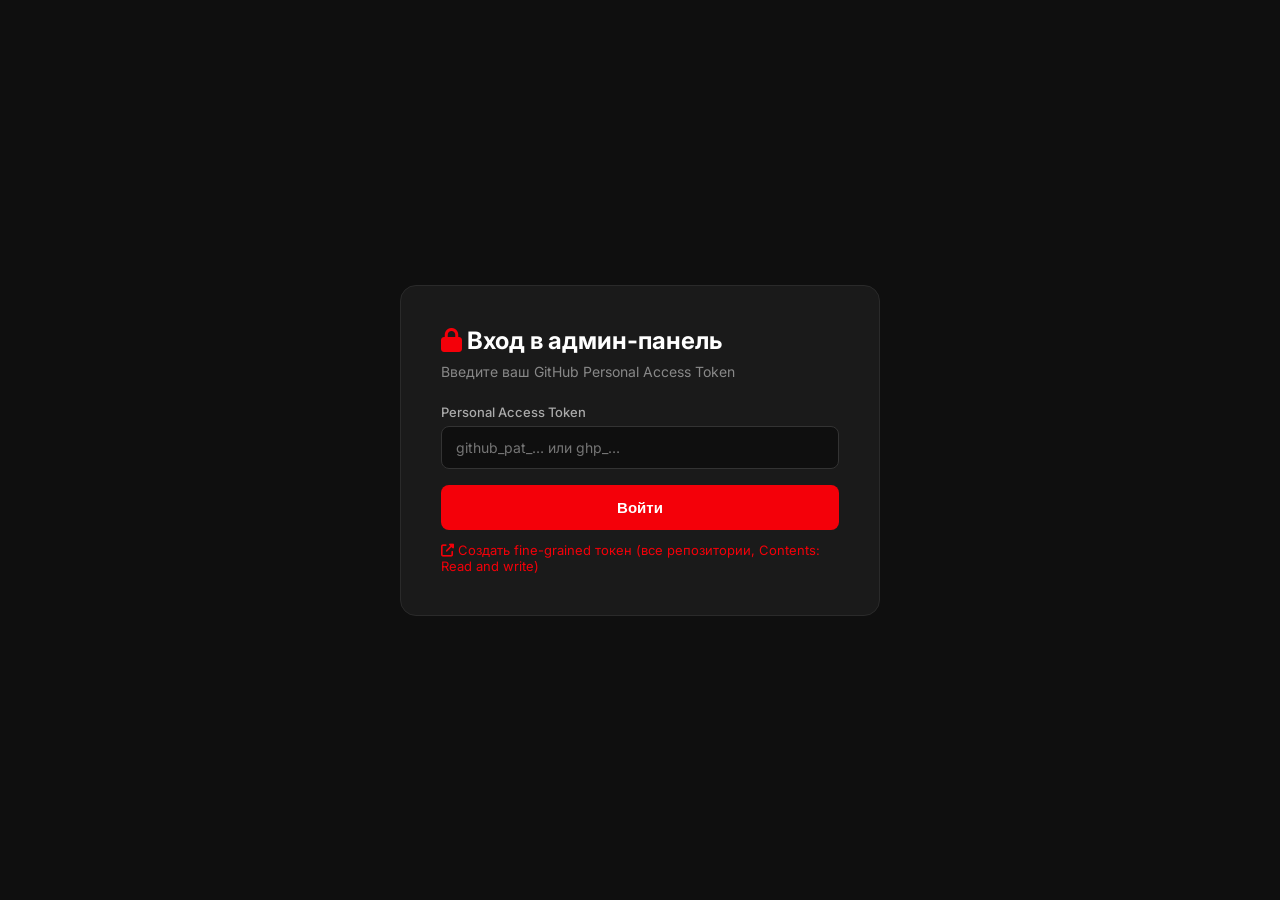
==== admin/index.html @ bcbd3d92 "Add files via upload" ====
<!DOCTYPE html>
<html lang="ru">
<head>
<meta charset="UTF-8">
<meta name="viewport" content="width=device-width, initial-scale=1.0">
<meta name="robots" content="noindex, nofollow">
<title>Админ-панель — визуальный редактор</title>
<link rel="icon" type="image/png" href="favicon.png">
<link href="https://fonts.googleapis.com/css2?family=Inter:wght@400;500;600;700&display=swap" rel="stylesheet">
<link rel="stylesheet" href="https://cdnjs.cloudflare.com/ajax/libs/font-awesome/6.4.0/css/all.min.css">
<script src="config.js"></script>
<style>
* { margin: 0; padding: 0; box-sizing: border-box; }
body { font-family: 'Inter', sans-serif; background: #0f0f0f; color: #fff; min-height: 100vh; min-height: 100dvh; overflow: hidden; }

.login-screen { display: flex; align-items: center; justify-content: center; height: 100vh; height: 100dvh; padding: 20px; overflow-y: auto; }
.login-card { background: #1a1a1a; border-radius: 16px; padding: 40px; max-width: 480px; width: 100%; border: 1px solid #2a2a2a; margin: auto; }
.login-card h1 { font-size: 24px; margin-bottom: 8px; }
.subtitle { color: #888; margin-bottom: 24px; font-size: 14px; }
.form-group { margin-bottom: 16px; }
.form-group label { display: block; margin-bottom: 6px; font-size: 13px; color: #aaa; font-weight: 500; }
.form-group input { width: 100%; padding: 12px 14px; background: #0f0f0f; border: 1px solid #333; border-radius: 8px; color: #fff; font: inherit; font-size: 14px; }
input:focus, textarea:focus { outline: none; border-color: #F40009; }
button:focus-visible, a:focus-visible { outline: 2px solid #F40009; outline-offset: 2px; }
.btn { width: 100%; padding: 14px; background: #F40009; color: #fff; border: none; border-radius: 8px; font-weight: 600; font-size: 15px; cursor: pointer; transition: background .2s; }
.btn:hover { background: #d40007; }
.btn:disabled { opacity: .6; cursor: not-allowed; }
.btn-secondary { background: #2a2a2a; }
.btn-secondary:hover { background: #333; }
.help-link { color: #F40009; font-size: 13px; text-decoration: none; display: inline-block; margin-top: 12px; }
.error-msg { color: #ff4444; font-size: 13px; margin-top: 8px; display: none; background: rgba(255, 68, 68, .1); padding: 10px; border-radius: 6px; border: 1px solid rgba(255, 68, 68, .3); }
.error-msg.show { display: block; }

.editor-app { display: none; flex-direction: column; height: 100vh; height: 100dvh; overflow: hidden; }
.editor-app.active { display: flex; }

.editor-toolbar { background: #1a1a1a; border-bottom: 1px solid #2a2a2a; padding: 12px 20px; display: flex; flex-direction: column; gap: 10px; flex-shrink: 0; z-index: 100; }
.toolbar-row { display: flex; justify-content: flex-start; align-items: center; gap: 8px; flex-wrap: wrap; }
.app-title { font-size: 16px; font-weight: 600; display: flex; align-items: center; flex-wrap: wrap; row-gap: 6px; }
.toolbar-actions { display: flex; gap: 8px; align-items: center; flex-wrap: wrap; justify-content: flex-start; }
.toolbar-btn { background: #2a2a2a; border: 1px solid #333; color: #fff; padding: 8px 14px; border-radius: 6px; cursor: pointer; font-size: 13px; display: inline-flex; align-items: center; gap: 6px; transition: all .2s; }
.toolbar-btn:hover { border-color: #F40009; }
.toolbar-btn.primary { background: #F40009; border-color: #F40009; }
.toolbar-btn.primary:hover { background: #d40007; }
.toolbar-btn.warning { background: #8B4513; border-color: #A0522D; }
.toolbar-btn.warning:hover { background: #A0522D; border-color: #CD853F; }
.toolbar-btn.success { background: #1a5d3a; border-color: #2d7a55; }
.toolbar-btn.success:hover { background: #2d7a55; border-color: #3ea876; }
.toolbar-btn:disabled { opacity: .5; cursor: not-allowed; }
.unsaved-badge { background: #F40009; color: #fff; padding: 3px 8px; border-radius: 10px; font-size: 11px; margin-left: 0; display: none; white-space: nowrap; }
.unsaved-badge.show { display: inline-block; }

.deploy-badge { display: none; align-items: center; gap: 6px; padding: 6px 10px; border-radius: 6px; font-size: 12px; font-family: 'Courier New', monospace; cursor: pointer; border: 1px solid #333; background: #0f0f0f; color: #888; margin-left: 0; transition: all .2s; user-select: none; }
.deploy-badge:hover { border-color: #666; }
.deploy-badge.live { color: #00cc66; border-color: rgba(0, 204, 102, .45); background: rgba(0, 204, 102, .08); }
.deploy-badge.pending { color: #fbbf24; border-color: rgba(251, 191, 36, .45); background: rgba(251, 191, 36, .08); }
.deploy-badge.error { color: #ff4444; border-color: rgba(255, 68, 68, .45); background: rgba(255, 68, 68, .08); }
.deploy-badge.unknown { color: #888; }

/* Адресная строка */
.address-row { flex-wrap: nowrap; }
.address-bar { display: flex; align-items: center; flex: 1; min-width: 0; background: #0f0f0f; border: 1px solid #333; border-radius: 8px; transition: border-color .2s; }
.address-bar:focus-within { border-color: #F40009; }
.address-bar.viewmode { border-color: #555; }
.address-icon { padding: 0 6px 0 12px; color: #F40009; font-size: 12px; flex-shrink: 0; }
.address-bar.viewmode .address-icon { color: #888; }
.address-prefix { color: #666; font-family: 'Courier New', monospace; font-size: 12px; white-space: nowrap; max-width: 38%; overflow: hidden; text-overflow: ellipsis; flex-shrink: 1; }
.address-input { flex: 1; min-width: 0; background: transparent; border: none; color: #c9a961; font-family: 'Courier New', monospace; font-size: 13px; padding: 9px 8px; }
.address-input:focus { outline: none; }
.address-bar.viewmode .address-input { color: #aaa; }
.address-go { background: transparent; border: none; border-left: 1px solid #333; color: #fff; padding: 0 14px; align-self: stretch; cursor: pointer; border-radius: 0 8px 8px 0; font-size: 13px; }
.address-go:hover { background: #F40009; }

/* Список репозиториев */
.repos-wrap { position: relative; flex-shrink: 0; }
.repos-btn { background: #2a2a2a; border: 1px solid #333; color: #fff; padding: 8px 12px; border-radius: 6px; cursor: pointer; font-size: 13px; display: inline-flex; align-items: center; gap: 6px; transition: all .2s; }
.repos-btn:hover { border-color: #F40009; }
.repos-dropdown { position: absolute; top: calc(100% + 6px); left: 0; background: #1a1a1a; border: 1px solid #333; border-radius: 8px; max-height: 400px; overflow-y: auto; min-width: 340px; z-index: 1001; box-shadow: 0 8px 24px rgba(0,0,0,.5); display: none; }
.repos-dropdown.show { display: block; }
.repos-dropdown-header { padding: 10px 14px; font-size: 12px; color: #888; border-bottom: 1px solid #2a2a2a; position: sticky; top: 0; background: #1a1a1a; }
.repos-dropdown-item { padding: 10px 14px; cursor: pointer; border-bottom: 1px solid #222; transition: background .15s; display: flex; justify-content: space-between; align-items: center; gap: 10px; }
.repos-dropdown-item:hover { background: #2a2a2a; }
.repos-dropdown-item:last-child { border-bottom: none; }
.repos-dropdown-item .repo-name { font-family: 'Courier New', monospace; font-size: 13px; color: #fff; }
.repos-dropdown-item .repo-meta { font-size: 11px; color: #888; margin-top: 2px; }
.repos-dropdown-item .repo-ready { color: #00cc66; font-size: 11px; white-space: nowrap; }
.repos-dropdown-item .repo-notready { color: #ff9900; font-size: 11px; white-space: nowrap; }
.repos-dropdown-item.active { background: rgba(244,0,9,.1); }

.iframe-wrapper { flex: 1; position: relative; background: #fff; overflow: hidden; }
.site-iframe { width: 100%; height: 100%; border: none; display: block; }
.iframe-loader { position: absolute; inset: 0; background: #0f0f0f; display: flex; flex-direction: column; align-items: center; justify-content: center; z-index: 50; transition: opacity .3s; }
.iframe-loader.hidden { opacity: 0; pointer-events: none; }
.spinner { width: 48px; height: 48px; border: 4px solid #2a2a2a; border-top-color: #F40009; border-radius: 50%; animation: spin .8s linear infinite; margin-bottom: 16px; }
.loader-text { color: #888; font-size: 14px; }
.loader-status { color: #F40009; font-size: 12px; margin-top: 6px; font-family: 'Courier New', monospace; }
@keyframes spin { to { transform: rotate(360deg); } }

.setup-screen { display: none; align-items: center; justify-content: center; flex: 1; padding: 20px; background: #0f0f0f; overflow-y: auto; }
.setup-screen.active { display: flex; }
.setup-card { background: #1a1a1a; border-radius: 16px; padding: 40px; max-width: 600px; width: 100%; border: 1px solid #2a2a2a; text-align: center; margin: auto; }
.setup-card > .setup-icon { font-size: 48px; color: #F40009; margin-bottom: 16px; }
.setup-card h2 { font-size: 20px; margin-bottom: 12px; word-break: break-word; }
.setup-card p { color: #888; font-size: 14px; line-height: 1.6; margin-bottom: 24px; }
.setup-card strong { color: #fff; }

.token-check-box { background: #0f0f0f; border: 1px solid #2a2a2a; border-radius: 10px; padding: 16px; margin-bottom: 20px; text-align: left; }
.token-check-box h3 { font-size: 14px; margin-bottom: 10px; color: #F40009; }
.token-info { font-family: 'Courier New', monospace; font-size: 12px; color: #aaa; background: #000; padding: 10px; border-radius: 6px; word-break: break-all; margin-top: 8px; }
.token-info .label { color: #888; display: block; margin-bottom: 4px; }

.error-details { background: rgba(255, 68, 68, .1); border: 1px solid rgba(255, 68, 68, .3); border-radius: 8px; padding: 16px; margin-top: 16px; text-align: left; font-family: 'Courier New', monospace; font-size: 13px; color: #ff4444; word-break: break-word; }
.err-title { font-weight: 700; color: #fff; margin-bottom: 8px; font-family: 'Inter', sans-serif; font-size: 14px; }
.err-status { color: #F40009; font-weight: 600; margin-bottom: 6px; }
.err-fix { color: #00cc66; margin-top: 10px; font-family: 'Inter', sans-serif; font-size: 13px; line-height: 1.5; }

.progress-log { text-align: left; background: #0f0f0f; border-radius: 8px; padding: 16px; margin-top: 20px; max-height: 250px; overflow-y: auto; font-family: 'Courier New', monospace; font-size: 13px; }
.log-item { padding: 4px 0; color: #888; }
.log-item.done { color: #00cc66; }
.log-item.error { color: #ff4444; }
.log-item.working { color: #F40009; }

/* Панель редактирования: кнопки зафиксированы внизу */
.edit-panel { position: fixed; bottom: 0; left: 0; right: 0; background: #1a1a1a; border-top: 2px solid #F40009; padding: 20px 20px 0 20px; transform: translateY(100%); visibility: hidden; transition: transform .3s, visibility .3s; z-index: 1000; box-shadow: 0 -10px 40px rgba(0, 0, 0, .5); max-height: calc(100vh - 140px); max-height: calc(100dvh - 140px); overflow: hidden; display: flex; flex-direction: column; }
.edit-panel.active { transform: translateY(0); visibility: visible; }
.edit-panel-header { display: flex; justify-content: space-between; align-items: center; flex-shrink: 0; padding-bottom: 12px; }
.edit-panel-header h3 { font-size: 14px; font-weight: 600; }
.key-badge { background: #2a2a2a; color: #888; padding: 2px 8px; border-radius: 4px; font-family: 'Courier New', monospace; font-size: 11px; margin-left: 8px; }
.edit-panel-close { background: transparent; border: none; color: #888; font-size: 20px; cursor: pointer; padding: 4px 8px; }
.edit-panel-close:hover { color: #fff; }
#editPanelContent { flex: 1; overflow-y: auto; min-height: 0; padding-right: 4px; margin-bottom: 12px; }
.edit-panel textarea { width: 100%; min-height: 90px; padding: 12px; background: #0f0f0f; border: 1px solid #333; border-radius: 8px; color: #fff; font: inherit; font-size: 14px; resize: vertical; }
.edit-panel-actions { display: flex; gap: 10px; justify-content: flex-end; flex-shrink: 0; padding: 12px 0 20px 0; margin: 0; border-top: 1px solid #2a2a2a; background: #1a1a1a; }

.link-section { margin-top: 12px; padding-top: 12px; border-top: 1px solid #2a2a2a; }
.link-section label.field-label { display: block; font-size: 12px; color: #aaa; margin-bottom: 6px; font-weight: 500; }
.link-section input[type="url"] { width: 100%; padding: 10px 12px; background: #0f0f0f; border: 1px solid #333; border-radius: 6px; color: #fff; font: inherit; font-size: 13px; }
.link-hint { font-size: 11px; color: #666; margin-top: 6px; }

.link-option { margin-top: 12px; }
.link-option > .field-label { margin-bottom: 8px; display: block; font-size: 12px; color: #aaa; font-weight: 500; }
.option-group { display: flex; flex-wrap: wrap; gap: 8px; }
.radio-label { display: inline-flex; align-items: center; gap: 8px; padding: 8px 12px; background: #0f0f0f; border: 1px solid #333; border-radius: 6px; cursor: pointer; font-size: 13px; color: #ccc; transition: all .2s; user-select: none; }
.radio-label:hover { border-color: #666; }
.radio-label input[type="radio"] { accent-color: #F40009; cursor: pointer; margin: 0; }
.radio-label:has(input:checked) { border-color: #F40009; background: rgba(244, 0, 9, .08); }

.color-preview { display: inline-block; padding: 2px 6px; border-radius: 3px; font-weight: 500; }
.color-preview.inherit { color: #fff; background: #2a2a2a; }
.color-preview.brown { color: #fff; background: #8B4513; }
.color-preview.lightbrown { color: #fff; background: #CD853F; }
.target-label { color: #ccc; }

.file-upload { position: relative; display: flex; align-items: center; gap: 12px; padding: 16px; background: #0f0f0f; border: 2px dashed #333; border-radius: 8px; cursor: pointer; transition: border-color .2s; }
.file-upload:hover, .file-upload:focus-within { border-color: #F40009; }
.file-upload i { font-size: 24px; color: #F40009; }
.upload-text { flex: 1; font-size: 14px; color: #aaa; }
.file-upload input[type=file] { position: absolute; opacity: 0; width: 1px; height: 1px; }
.file-upload.disabled { opacity: .5; cursor: not-allowed; }

.file-slot-box { font-size: 12px; line-height: 1.5; padding: 10px 12px; border-radius: 6px; margin: 6px 0 10px; word-break: break-all; }
.file-slot-box.ok { background: rgba(0, 204, 102, .08); border: 1px solid rgba(0, 204, 102, .35); color: #00cc66; }
.file-slot-box.cur { background: rgba(201, 169, 97, .08); border: 1px solid rgba(201, 169, 97, .35); color: #c9a961; }
.file-slot-box.full { background: rgba(255, 68, 68, .08); border: 1px solid rgba(255, 68, 68, .35); color: #ff4444; }

.status-bar { position: fixed; top: 60px; right: 24px; background: #1a1a1a; padding: 12px 18px; border-radius: 8px; border: 1px solid #2a2a2a; font-size: 14px; display: none; z-index: 2000; max-width: 420px; }
.status-bar.show { display: block; animation: slideIn .3s ease-out; }
.status-bar.success { border-color: #00cc66; color: #00cc66; }
.status-bar.error { border-color: #ff4444; color: #ff4444; }
.status-bar.info { border-color: #888; color: #ddd; }
@keyframes slideIn { from { transform: translateX(100%); opacity: 0; } to { transform: translateX(0); opacity: 1; } }

.hint-banner { background: rgba(244, 0, 9, .1); border-bottom: 1px solid rgba(244, 0, 9, .3); padding: 8px 20px; font-size: 13px; color: #aaa; text-align: center; }
.hint-banner strong { color: #F40009; }
.hint-banner i { color: #F40009; margin-right: 6px; }

.btn-group { display: flex; gap: 10px; margin-top: 16px; }
.btn-group .btn { flex: 1; }
.btn-small { width: auto; padding: 10px 16px; font-size: 13px; }

@media (prefers-reduced-motion: reduce) { .status-bar.show { animation: none; } .edit-panel, .btn, .toolbar-btn { transition: none; } }
</style>
</head>
<body>

<div class="login-screen" id="loginScreen">
    <div class="login-card">
        <h1><i class="fas fa-lock" style="color: #F40009;"></i> Вход в админ-панель</h1>
        <p class="subtitle">Введите ваш GitHub Personal Access Token</p>
        <div class="form-group">
            <label for="tokenInput">Personal Access Token</label>
            <input type="password" id="tokenInput" placeholder="github_pat_… или ghp_…" autocomplete="off">
        </div>
        <button class="btn" id="loginBtn">Войти</button>
        <div class="error-msg" id="loginError" role="alert"></div>
        <a href="https://github.com/settings/personal-access-tokens/new" target="_blank" rel="noopener noreferrer" class="help-link">
            <i class="fas fa-external-link-alt"></i> Создать fine-grained токен (все репозитории, Contents: Read and write)
        </a>
    </div>
</div>

<div class="editor-app" id="editorApp">
    <div class="editor-toolbar">
        <div class="toolbar-row toolbar-row-top">
            <div class="app-title">
                <i class="fas fa-magic" style="color: #F40009;"></i>
                <span id="projectNameHeader" style="font-weight: 600; margin-left: 8px;">Редактор</span>
                <span id="repoNameHeader" style="color: #888; font-weight: 400; margin-left: 8px; font-size: 13px;"></span>
            </div>
            <span class="deploy-badge" id="deployBadge" title="Статус деплоя GitHub Pages. Клик — перепроверить."></span>
            <button class="toolbar-btn primary" id="saveBtn"><i class="fas fa-cloud-upload-alt"></i> Сохранить в GitHub</button>
            <span class="unsaved-badge" id="unsavedBadge"><i class="fas fa-circle" style="font-size: 8px;"></i> есть несохранённые</span>
        </div>

        <div class="toolbar-row address-row">
            <button class="toolbar-btn" id="homeBtn" title="Вернуться к редактированию index.html" aria-label="На главную"><i class="fas fa-home"></i></button>
            <div class="repos-wrap">
                <button class="repos-btn" id="reposBtn" title="Список всех моих репозиториев"><i class="fas fa-code-branch"></i> Мои репозитории <i class="fas fa-caret-down"></i></button>
                <div class="repos-dropdown" id="reposDropdown"></div>
            </div>
            <form class="address-bar" id="addressBar" autocomplete="off">
                <i class="fas fa-file address-icon" id="addressIcon"></i>
                <span class="address-prefix" id="addressPrefix"></span>
                <input type="text" class="address-input" id="addressInput" list="pagesList" spellcheck="false" autocapitalize="off" autocomplete="off" placeholder="страница: about.html или owner/repo" aria-label="Адрес страницы" title="Введите путь страницы (about.html), owner/repo или github.com/owner/repo">
                <button type="submit" class="address-go" id="addressGo" title="Перейти" aria-label="Перейти"><i class="fas fa-arrow-right"></i></button>
            </form>
            <datalist id="pagesList"></datalist>
        </div>

        <div class="toolbar-row toolbar-row-bottom">
            <div class="toolbar-actions">
                <button class="toolbar-btn" id="openSiteBtn" title="Открыть текущую страницу в новой вкладке"><i class="fas fa-external-link-alt"></i> Открыть сайт</button>
                <button class="toolbar-btn" id="checkBtn" title="Проверить токен"><i class="fas fa-shield-alt"></i> Проверить</button>
                <button class="toolbar-btn" id="reloadBtn" title="Обновить превью"><i class="fas fa-sync"></i> Обновить</button>
                <button class="toolbar-btn warning" id="hidePlaceholdersBtn" title="Удалить все заглушки (placeholder-label) из текущей страницы"><i class="fas fa-eye-slash"></i> Скрыть заглушки</button>
                <button class="toolbar-btn success" id="showPlaceholdersBtn" title="Добавить стандартные заглушки ко всем картинкам"><i class="fas fa-eye"></i> Поставить заглушки</button>
                <button class="toolbar-btn warning" id="cleanBtn" title="Удалить все метки data-edit и data-img из текущей страницы"><i class="fas fa-broom"></i> Очистить метки</button>
                <button class="toolbar-btn" id="resetBtn" title="Подготовить текущую страницу заново"><i class="fas fa-redo"></i> Переподготовить</button>
                <button class="toolbar-btn" id="logoutBtn" title="Выйти" aria-label="Выйти"><i class="fas fa-sign-out-alt"></i></button>
            </div>
        </div>
    </div>

    <div class="hint-banner" id="hintBanner">
        <i class="fas fa-lightbulb"></i> Клик по <strong>тексту/фото</strong> — редактирование. <strong>Alt+клик</strong> по ссылке — открыть страницу в админке. <strong>Ctrl+клик</strong> — новая вкладка. <strong>Ctrl+L</strong> — адресная строка. <strong>Esc</strong> — закрыть панель.
    </div>

    <div class="setup-screen" id="setupScreen">
        <div class="setup-card">
            <div class="setup-icon"><i class="fas fa-wand-magic-sparkles"></i></div>
            <h2 id="setupTitle">Подготовка сайта</h2>
            <p>Админка автоматически:<br>• Загрузит текущую страницу<br>• Пометит <strong>весь видимый текст</strong> (любой язык, цифры)<br>• Расставит метки на <strong>фотографии</strong> (с уникальными ID)<br>• Сохранит обратно в репозиторий</p>
            <div class="token-check-box"><h3><i class="fas fa-key"></i> Информация о токене</h3><div id="tokenInfo">Проверяю...</div></div>
            <button class="btn" id="prepareBtn"><i class="fas fa-download"></i> Подготовить страницу</button>
            <div class="btn-group">
                <button class="btn btn-secondary btn-small" id="checkBtn2"><i class="fas fa-shield-alt"></i> Проверить токен</button>
                <a href="https://github.com/settings/personal-access-tokens/new" target="_blank" rel="noopener noreferrer" class="btn btn-secondary btn-small" style="text-decoration: none; text-align: center; color: #fff;"><i class="fas fa-plus"></i> Новый токен</a>
            </div>
            <div id="errorDetails" role="alert"></div>
            <div class="progress-log" id="progressLog" style="display: none;"></div>
        </div>
    </div>

    <div class="iframe-wrapper" id="iframeWrapper" style="display: none;">
        <div class="iframe-loader" id="iframeLoader">
            <div class="spinner"></div>
            <div class="loader-text">Загрузка страницы...</div>
            <div class="loader-status" id="loaderStatus">Инициализация</div>
        </div>
        <iframe id="siteIframe" class="site-iframe" title="Превью сайта" sandbox="allow-same-origin allow-scripts allow-forms allow-popups allow-popups-to-escape-sandbox"></iframe>
    </div>
</div>

<div class="edit-panel" id="editPanel" role="dialog" aria-modal="true" aria-label="Редактирование">
    <div class="edit-panel-header">
        <h3><span id="editTitle">Редактирование</span><span class="key-badge" id="editKey"></span></h3>
        <button class="edit-panel-close" id="closePanelBtn" aria-label="Закрыть">✕</button>
    </div>
    <div id="editPanelContent"></div>
    <div class="edit-panel-actions">
        <button class="toolbar-btn btn-secondary" id="cancelBtn">Отмена</button>
        <button class="toolbar-btn primary" id="applyBtn">Применить</button>
    </div>
</div>

<div class="status-bar" id="statusBar" role="status" aria-live="polite"></div>

<script>
'use strict';

if (typeof CMS_CONFIG === 'undefined') {
    document.body.innerHTML = '<p style="padding:40px;color:#ff4444;">Не найден config.js (CMS_CONFIG). Проверьте, что файл лежит рядом с этой страницей.</p>';
    throw new Error('CMS_CONFIG is not defined');
}

const LINK_COLORS = { inherit: null, brown: '#8B4513', lightbrown: '#CD853F' };
const XHTML_NS = 'http://www.w3.org/1999/xhtml';

// Превью выполняет скрипты сайта (слайдеры, галереи, ленивая загрузка).
// allow-same-origin нужен, чтобы редактор мог кликать по элементам внутри превью.
const PREVIEW_SANDBOX = 'allow-same-origin allow-scripts allow-forms allow-popups allow-popups-to-escape-sandbox';
// Чужие сайты (адресная строка) — без allow-same-origin, они изолированы от админки.
const VIEW_SANDBOX = 'allow-scripts allow-forms allow-popups allow-popups-to-escape-sandbox';

const FILES_FOLDER = 'files';
const FILES_BASE = 'prices';
const MAX_FILES = 3;
const MAX_FILE_SIZE = 1024 * 1024;
const BLOCKED_EXTS = ['exe', 'bat', 'cmd', 'sh', 'com', 'scr', 'msi', 'vbs', 'ps1', 'jar'];
const SLOT_RE = /^prices(\d*)(\.[^/]*)?$/i;

const $ = id => document.getElementById(id);

const mkStore = st => ({
    get: k => { try { return st.getItem(k); } catch { return null; } },
    set: (k, v) => { try { st.setItem(k, v); } catch {} },
    del: k => { try { st.removeItem(k); } catch {} }
});
let ls, ss;
try { ls = mkStore(localStorage); } catch { ls = { get: () => null, set() {}, del() {} }; }
try { ss = mkStore(sessionStorage); } catch { ss = { get: () => null, set() {}, del() {} }; }

ls.del('gh_token');
let token = ss.get('gh_token');
let pending = {};
let editKind = null, editKey = null, editImagePath = null, pendingImg = null, statusTimer = null, lastFocus = null;
let editOrigText = null, editOrigImg = null;
let currentFile = ls.get('cms_currentFile') || 'index.html';
let viewModeUrl = null;
let siteBaseUrl = '';
let siteBasePath = '/';
let repoDeployId = null;
let deployPollGen = 0;
let panelFileData = null, panelFileNew = null, panelFileOld = null;
let sessionFileNames = [];

// ===== Текущий репозиторий (переключается между сайтами) =====
let currentOwner = ls.get('cms_currentOwner') || CMS_CONFIG.owner;
let currentRepo = ls.get('cms_currentRepo') || CMS_CONFIG.repo;
let currentBranch = CMS_CONFIG.branch;
let API = `https://api.github.com/repos/${currentOwner}/${currentRepo}`;

let reposCache = null;
let reposCacheTime = 0;
const REPOS_CACHE_TTL = 15 * 60 * 1000;

function updateAPI() { API = `https://api.github.com/repos/${currentOwner}/${currentRepo}`; }

function saveCurrentRepoState() {
    ls.set('cms_currentOwner', currentOwner);
    ls.set('cms_currentRepo', currentRepo);
    ls.set('cms_currentFile', currentFile);
}

function updateRepoHeader() { $('repoNameHeader').textContent = `· ${currentOwner}/${currentRepo}`; }

$('projectNameHeader').textContent = CMS_CONFIG.projectName || 'Редактор';
updateRepoHeader();

function saveCurrentFile() { ls.set('cms_currentFile', currentFile); }

function setSiteBase(url) {
    try {
        const u = new URL(url);
        const path = u.pathname.replace(/\/*$/, '/');
        siteBaseUrl = u.origin + path;
        siteBasePath = path;
    } catch {}
}

// Адрес сайта «домашнего» репозитория (где лежит сама админка) определяется по URL админки
try {
    const loc = window.location;
    const pathParts = loc.pathname.split('/').filter(Boolean);
    if (pathParts.length > 0) {
        const lastPart = pathParts[pathParts.length - 1];
        if (lastPart.endsWith('.html')) pathParts.pop();
        const secondLast = pathParts[pathParts.length - 1];
        if (secondLast === 'admin' || secondLast === 'panel') pathParts.pop();
    }
    setSiteBase(loc.origin + '/' + (pathParts.length ? pathParts.join('/') + '/' : ''));
} catch {
    setSiteBase(window.location.origin + '/');
}
const HOME_BASE_URL = siteBaseUrl;

function isHomeRepo() {
    return currentOwner.toLowerCase() === String(CMS_CONFIG.owner).toLowerCase() &&
           currentRepo.toLowerCase() === String(CMS_CONFIG.repo).toLowerCase();
}

// Определяем ветку и адрес опубликованного сайта для текущего репозитория
async function resolveRepoContext() {
    if (isHomeRepo()) {
        currentBranch = CMS_CONFIG.branch;
        setSiteBase(HOME_BASE_URL);
        return;
    }
    try {
        const r = await (await gh(API)).json();
        currentBranch = r.default_branch || CMS_CONFIG.branch;
    } catch { currentBranch = CMS_CONFIG.branch; }
    let url = null;
    try {
        const p = await (await gh(`${API}/pages`)).json();
        if (p && p.html_url) url = p.html_url;
    } catch {}
    if (!url) {
        url = currentRepo.toLowerCase() === (currentOwner + '.github.io').toLowerCase()
            ? `https://${currentOwner}.github.io/`
            : `https://${currentOwner}.github.io/${currentRepo}/`;
    }
    setSiteBase(url);
}

function siteBasePathNoSlash() { return siteBasePath.replace(/\/+$/, ''); }

const esc = s => String(s ?? '').replace(/[&<>"']/g, c => ({ '&': '&amp;', '<': '&lt;', '>': '&gt;', '"': '&quot;', "'": '&#39;' }[c]));
const encPath = p => p.split('/').map(encodeURIComponent).join('/');

function pageUrl(file = currentFile) { return new URL(encPath(file), siteBaseUrl); }

function safeAbs(href) {
    try {
        const u = new URL(href, pageUrl());
        return ['http:', 'https:', 'tel:', 'mailto:'].includes(u.protocol) ? u.href : null;
    } catch { return null; }
}
function openSafe(href) { const u = safeAbs(href); if (u) window.open(u, '_blank', 'noopener'); }
function validLinkUrl(u) {
    if (!u) return true;
    if (u.startsWith('#')) return true;
    return !!safeAbs(u);
}

function isAdminSelf(file) {
    try { return new URL(encPath(file), siteBaseUrl).pathname === window.location.pathname && new URL(siteBaseUrl).origin === window.location.origin; }
    catch { return false; }
}

function resolveRepoPath(src) {
    try {
        const dirUrl = new URL(encPath(currentFile), 'https://repo.local/');
        const u = new URL(src, dirUrl);
        let p = decodeURIComponent(u.pathname);
        if (src.startsWith('/') && siteBasePath !== '/' && p.startsWith(siteBasePath)) p = p.slice(siteBasePath.length);
        p = p.replace(/^\/+/, '');
        return p || null;
    } catch { return null; }
}

// ===== Адресная строка =====
function updatePageIndicator() {
    const input = $('addressInput');
    const bar = $('addressBar');
    const prefix = $('addressPrefix');
    const icon = $('addressIcon');
    if (!input) return;
    if (viewModeUrl) {
        input.value = viewModeUrl;
        prefix.textContent = '';
        prefix.style.display = 'none';
        bar.classList.add('viewmode');
        icon.className = 'fas fa-eye address-icon';
        bar.title = 'Режим просмотра (без редактирования). Нажмите «Домой» для возврата.';
    } else {
        input.value = currentFile;
        prefix.textContent = currentOwner + '/' + currentRepo + '/';
        prefix.style.display = '';
        bar.classList.remove('viewmode');
        icon.className = 'fas fa-file address-icon';
        bar.title = 'Текущая страница (сохраняется при F5)';
    }
}

function normRepoFile(f) {
    f = String(f || '').split(/[?#]/)[0].replace(/^\/+/, '');
    try { f = decodeURIComponent(f); } catch {}
    if (!f) return 'index.html';
    if (f.endsWith('/')) return f + 'index.html';
    if (!/\.[a-z0-9]+$/i.test(f.split('/').pop())) return f + '.html';
    return f;
}

// Разбор ввода: about.html | owner/repo | owner/repo/page.html | github.com/owner/repo | полный URL
function parseAddressInput(raw) {
    let v = String(raw || '').trim();
    if (!v) return { kind: 'internal', href: 'index.html' };
    if (/^(javascript:|data:|vbscript:|file:|tel:|mailto:)/i.test(v)) return { kind: 'invalid' };
    if (/^(www\.)?github\.com\//i.test(v)) v = 'https://' + v;

    const ghMatch = v.match(/^https?:\/\/(?:www\.)?github\.com\/([a-zA-Z0-9_.-]+)\/([a-zA-Z0-9_.-]+?)(?:\.git)?(?:\/(?:blob|tree)\/[^/]+\/(.+))?\/?$/i);
    if (ghMatch) {
        return { kind: 'switch-repo', owner: ghMatch[1], repo: ghMatch[2], file: normRepoFile(ghMatch[3]) };
    }

    // owner/repo — только если такой репозиторий есть в вашем списке (иначе это путь к странице)
    const orMatch = v.match(/^@?([a-zA-Z0-9_.-]+)\/([a-zA-Z0-9_.-]+)(?:\/(.+))?$/);
    if (orMatch && !/^https?:/i.test(v)) {
        const full = (orMatch[1] + '/' + orMatch[2]).toLowerCase();
        const known = (reposCache || []).find(r => r.full_name.toLowerCase() === full);
        if (known) return { kind: 'switch-repo', owner: known.owner, repo: known.name, file: normRepoFile(orMatch[3]) };
    }

    if (/^(https?:)?\/\//i.test(v)) {
        if (isInternalPage(v)) return { kind: 'internal', href: v };
        const abs = safeAbs(v.startsWith('//') ? 'https:' + v : v);
        return abs && /^https?:/i.test(abs) ? { kind: 'external', url: abs } : { kind: 'invalid' };
    }

    // Домен без схемы
    const first = v.split('/')[0];
    if (/^[a-z0-9-]+(\.[a-z0-9-]+)+$/i.test(first) && /\.[a-z]{2,}$/i.test(first) &&
        !/\.(html?|php|css|js|png|jpe?g|webp|gif|svg|pdf)$/i.test(first)) {
        const abs = safeAbs('https://' + v);
        if (abs) return isInternalPage(abs) ? { kind: 'internal', href: abs } : { kind: 'external', url: abs };
    }

    // Путь относительно корня сайта
    v = v.split(/[?#]/)[0].replace(/^\/+/, '');
    const base = siteBasePathNoSlash().replace(/^\/+/, '');
    if (base && (v === base || v.startsWith(base + '/'))) v = v.slice(base.length).replace(/^\/+/, '');
    if (!v) return { kind: 'internal', href: 'index.html' };
    if (v.endsWith('/')) v += 'index.html';
    else if (!/\.[a-z0-9]+$/i.test(v.split('/').pop())) v += '.html';
    if (!/\.html?$/i.test(v)) return { kind: 'invalid' };
    return { kind: 'internal', href: '/' + v };
}

async function goToAddress() {
    const input = $('addressInput');
    // Чтобы отличить owner/repo от пути к странице, нужен список репозиториев
    if (!reposCache && /^@?[a-zA-Z0-9_.-]+\/[a-zA-Z0-9_.-]+(\/|$)/.test(input.value.trim()) && !/^https?:/i.test(input.value.trim())) {
        showStatus('Проверяю адрес...', 'info');
        await fetchUserRepos();
    }
    const parsed = parseAddressInput(input.value);
    if (parsed.kind === 'invalid') {
        showStatus('Введите about.html, owner/repo или github.com/owner/repo', 'error');
        updatePageIndicator();
        return;
    }
    input.blur();
    if (parsed.kind === 'internal') { navigateTo(parsed.href); return; }
    if (parsed.kind === 'switch-repo') { await switchRepo(parsed.owner, parsed.repo, parsed.file); return; }
    if (Object.keys(pending).length && !confirm('Есть несохранённые правки. При переходе они будут потеряны. Продолжить?')) {
        updatePageIndicator();
        return;
    }
    pending = {}; markUnsaved();
    openExternalInIframe(parsed.url);
}

// ===== Список репозиториев аккаунта =====
async function fetchUserRepos(force = false) {
    if (!force && reposCache && (Date.now() - reposCacheTime < REPOS_CACHE_TTL)) return reposCache;
    try {
        const repos = [];
        for (let page = 1; page <= 10; page++) {
            const r = await (await gh(`https://api.github.com/user/repos?per_page=100&page=${page}&sort=updated`)).json();
            if (!Array.isArray(r) || r.length === 0) break;
            repos.push(...r);
            if (r.length < 100) break;
        }
        const filtered = repos
            .filter(r => r.permissions && r.permissions.push && !r.archived)
            .map(r => ({
                owner: r.owner.login,
                name: r.name,
                full_name: r.full_name,
                private: r.private,
                updated: r.updated_at,
                branch: r.default_branch || 'main',
                description: r.description || ''
            }))
            .sort((a, b) => new Date(b.updated) - new Date(a.updated));
        reposCache = filtered;
        reposCacheTime = Date.now();
        return filtered;
    } catch (e) {
        console.error('fetchUserRepos error:', e);
        return [];
    }
}

// Проверка готовности репозитория (есть ли метки в index.html)
async function checkRepoReadiness(owner, repo, branch) {
    try {
        const url = `https://api.github.com/repos/${owner}/${repo}/contents/index.html?ref=${encodeURIComponent(branch)}`;
        const res = await fetch(url, {
            headers: { 'Authorization': 'Bearer ' + token, 'Accept': 'application/vnd.github.raw+json' }
        });
        if (res.status === 404) return 'empty';
        if (!res.ok) return 'error';
        const content = await res.text();
        return content.includes('data-edit="') ? 'ready' : 'needs-prepare';
    } catch { return 'error'; }
}

// Очередь проверок: не больше 4 одновременно, чтобы не упереться в лимиты GitHub API
const readinessQueue = [];
let readinessActive = 0;
function queueReadiness(job) { readinessQueue.push(job); pumpReadiness(); }
function pumpReadiness() {
    while (readinessActive < 4 && readinessQueue.length) {
        const j = readinessQueue.shift();
        readinessActive++;
        checkRepoReadiness(j.owner, j.repo, j.branch).then(j.cb).catch(() => j.cb('error')).finally(() => { readinessActive--; pumpReadiness(); });
    }
}

async function fillReposDropdown() {
    const dropdown = $('reposDropdown');
    if (!dropdown) return;
    readinessQueue.length = 0;
    dropdown.innerHTML = '<div class="repos-dropdown-header"><i class="fas fa-spinner fa-spin"></i> Загрузка списка репозиториев...</div>';
    dropdown.classList.add('show');

    const repos = await fetchUserRepos();
    if (!dropdown.classList.contains('show')) return;
    if (!repos.length) {
        dropdown.innerHTML = '<div class="repos-dropdown-header">Не найдено репозиториев с правом записи. Проверьте токен.</div>';
        return;
    }

    dropdown.innerHTML = `<div class="repos-dropdown-header">Репозиториев с правом записи: ${repos.length}. Клик — открыть для редактирования.</div>`;

    repos.forEach((r, idx) => {
        const isActive = r.owner === currentOwner && r.name === currentRepo;
        const item = document.createElement('div');
        item.className = 'repos-dropdown-item' + (isActive ? ' active' : '');

        const left = document.createElement('div');
        const nameDiv = document.createElement('div');
        nameDiv.className = 'repo-name';
        nameDiv.textContent = (r.private ? '🔒 ' : '🌐 ') + r.owner + '/' + r.name;
        const metaDiv = document.createElement('div');
        metaDiv.className = 'repo-meta';
        metaDiv.textContent = r.description ? r.description.slice(0, 60) : '—';
        left.appendChild(nameDiv);
        left.appendChild(metaDiv);

        const status = document.createElement('span');
        status.className = 'repo-meta';
        status.textContent = idx < 40 ? '...' : '';

        item.appendChild(left);
        item.appendChild(status);
        dropdown.appendChild(item);

        if (idx < 40) {
            const isHome = r.owner.toLowerCase() === String(CMS_CONFIG.owner).toLowerCase() && r.name.toLowerCase() === String(CMS_CONFIG.repo).toLowerCase();
            queueReadiness({
                owner: r.owner, repo: r.name, branch: isHome ? CMS_CONFIG.branch : r.branch,
                cb: st => {
                    if (st === 'ready') { status.className = 'repo-ready'; status.textContent = '✓ готов'; }
                    else if (st === 'needs-prepare') { status.className = 'repo-notready'; status.textContent = '⚠ подготовить'; }
                    else if (st === 'empty') { status.className = 'repo-notready'; status.textContent = '— нет index.html'; }
                    else { status.textContent = '?'; }
                }
            });
        }

        item.addEventListener('click', async () => {
            dropdown.classList.remove('show');
            await switchRepo(r.owner, r.name, 'index.html');
        });
    });
}

// ===== Переключение репозитория =====
async function switchRepo(owner, repo, file = 'index.html') {
    if (owner.toLowerCase() === currentOwner.toLowerCase() && repo.toLowerCase() === currentRepo.toLowerCase() && file === currentFile && !viewModeUrl) {
        showStatus('Этот репозиторий уже открыт', 'info');
        return;
    }
    if (Object.keys(pending).length > 0) {
        if (!confirm('Есть несохранённые правки. При смене репозитория они будут потеряны. Продолжить?')) { updatePageIndicator(); return; }
        pending = {};
        markUnsaved();
    }

    currentOwner = owner;
    currentRepo = repo;
    currentFile = file;
    viewModeUrl = null;
    updateAPI();
    saveCurrentRepoState();
    updateRepoHeader();
    showStatus(`Переключаюсь на ${owner}/${repo}...`, 'info');

    $('setupScreen').classList.remove('active');
    $('iframeWrapper').style.display = 'none';
    $('hintBanner').style.display = 'none';
    $('errorDetails').innerHTML = '';
    $('progressLog').style.display = 'none';
    setDeployBadge('idle', '');

    await enterApp();
}

async function loadPagesList() {
    const dl = $('pagesList');
    if (!dl) return;
    dl.innerHTML = '';
    try {
        const r = await (await gh(`${API}/git/trees/${encodeURIComponent(currentBranch)}?recursive=1`)).json();
        const files = (r.tree || [])
            .filter(x => x.type === 'blob' && /\.html?$/i.test(x.path) && !isAdminSelf(x.path))
            .map(x => x.path)
            .sort();
        dl.innerHTML = files.map(p => `<option value="${esc(p)}"></option>`).join('');
    } catch {}
}

function newDeployId() { return 'd' + Date.now().toString(36) + Math.random().toString(36).slice(2, 8); }

function readDeployId(html) {
    const m = html.match(/<meta\s+name=["']cms-deploy-id["']\s+content=["']([^"']+)["']/i);
    return m ? m[1] : null;
}

function stampDeployId(html, id) {
    const tag = `<meta name="cms-deploy-id" content="${id}">`;
    if (/<meta\s+name=["']cms-deploy-id["']/i.test(html)) {
        return html.replace(/<meta\s+name=["']cms-deploy-id["'][^>]*>/i, tag);
    }
    if (/<meta\s+charset[^>]*>/i.test(html)) return html.replace(/<meta\s+charset[^>]*>/i, m => m + '\n' + tag);
    return html.replace(/<head(\s[^>]*)?>/i, m => m + '\n' + tag);
}

function setDeployBadge(state, html) {
    const b = $('deployBadge');
    if (!b) return;
    if (state === 'idle') { b.className = 'deploy-badge'; b.style.display = 'none'; b.innerHTML = ''; return; }
    b.className = 'deploy-badge ' + state;
    b.style.display = 'inline-flex';
    b.innerHTML = html;
}

async function fetchLiveDeployId() {
    const u = pageUrl();
    u.searchParams.set('cb', Date.now());
    const res = await fetch(u.href, { cache: 'no-store' });
    if (!res.ok) throw new Error('HTTP ' + res.status);
    return readDeployId(await res.text());
}

async function verifyDeploy(expectedId, singleCheck) {
    const gen = ++deployPollGen;
    if (!expectedId) { setDeployBadge('unknown', '<i class="fas fa-info-circle"></i> Нет метки'); return; }
    try {
        const live = await fetchLiveDeployId();
        if (gen !== deployPollGen) return;
        if (live === expectedId) { setDeployBadge('live', '<i class="fas fa-check-circle"></i> Сайт обновлён'); return; }
        setDeployBadge('pending', '<i class="fas fa-spinner fa-spin"></i> Деплой...');
        if (singleCheck) return;
        for (let i = 0; i < 30; i++) {
            await new Promise(r => setTimeout(r, 4000));
            if (gen !== deployPollGen) return;
            const live2 = await fetchLiveDeployId();
            if (gen !== deployPollGen) return;
            if (live2 === expectedId) {
                setDeployBadge('live', '<i class="fas fa-check-circle"></i> Сайт обновлён');
                showStatus('✓ GitHub Pages задеплоил изменения — сайт обновлён!', 'success');
                return;
            }
        }
        setDeployBadge('pending', '<i class="fas fa-clock"></i> Долгий деплой');
    } catch (e) {
        if (gen !== deployPollGen) return;
        setDeployBadge('unknown', '<i class="fas fa-question-circle"></i> Не проверить');
    }
}

const b64d = b => {
    try { return new TextDecoder().decode(Uint8Array.from(atob(b), c => c.charCodeAt(0))); }
    catch (e) { return atob(b); }
};
const b64e = s => {
    const bytes = new TextEncoder().encode(s);
    let result = '';
    for (let i = 0; i < bytes.length; i += 8192) result += String.fromCharCode(...bytes.subarray(i, i + 8192));
    return btoa(result);
};
const keepWs = (old, nv) => old.match(/^\s*/)[0] + nv.trim() + old.match(/\s*$/)[0];

function showStatus(msg, type = 'success') {
    const bar = $('statusBar');
    clearTimeout(statusTimer);
    bar.textContent = msg;
    bar.className = 'status-bar show ' + type;
    statusTimer = setTimeout(() => bar.classList.remove('show'), 4500);
}

function markUnsaved() { $('unsavedBadge').classList.toggle('show', Object.keys(pending).length > 0); }

async function gh(url, opts = {}) {
    const res = await fetch(url, {
        ...opts, cache: 'no-store',
        headers: { 'Authorization': 'Bearer ' + token, 'Accept': 'application/vnd.github+json', ...(opts.headers || {}) }
    });
    if (!res.ok) {
        const raw = await res.text();
        let msg = raw;
        try { msg = (JSON.parse(raw)).message || raw; } catch {}
        const err = new Error(`HTTP ${res.status}: ${msg}`);
        err.status = res.status; err.body = msg;
        throw err;
    }
    return res;
}

async function getFile(path) {
    const url = `${API}/contents/${encPath(path)}?ref=${encodeURIComponent(currentBranch)}`;
    const d = await (await gh(url)).json();
    let text;
    if (d.encoding === 'base64' && d.content) text = b64d(d.content);
    else text = await (await gh(url, { headers: { 'Accept': 'application/vnd.github.raw+json' } })).text();
    return { text, sha: d.sha };
}

async function getSha(path) {
    try { return (await (await gh(`${API}/contents/${encPath(path)}?ref=${encodeURIComponent(currentBranch)}`)).json()).sha; }
    catch (e) { if (e.status === 404) return null; throw e; }
}

async function putFile(path, b64, sha, message) {
    const body = { message: message || `Обновление ${path}`, content: b64, branch: currentBranch };
    if (sha) body.sha = sha;
    return (await gh(`${API}/contents/${encPath(path)}`, {
        method: 'PUT', headers: { 'Content-Type': 'application/json' }, body: JSON.stringify(body)
    })).json();
}

async function delFile(path) {
    const sha = await getSha(path);
    if (!sha) return;
    await gh(`${API}/contents/${encPath(path)}`, {
        method: 'DELETE', headers: { 'Content-Type': 'application/json' },
        body: JSON.stringify({ message: `Удаление ${path}`, sha, branch: currentBranch })
    });
}

async function listSlotFiles() {
    try {
        const d = await (await gh(`${API}/contents/${encPath(FILES_FOLDER)}?ref=${encodeURIComponent(currentBranch)}`)).json();
        if (!Array.isArray(d)) return [];
        return d.filter(x => x.type === 'file' && SLOT_RE.test(x.name)).map(x => x.name);
    } catch (e) { return []; }
}

function slotNumber(name) {
    const m = name.match(SLOT_RE);
    if (!m) return -1;
    return m[1] === '' ? 0 : parseInt(m[1], 10);
}

function nextSlotNumber(names) {
    let max = -1;
    names.forEach(n => { const v = slotNumber(n); if (v > max) max = v; });
    return max + 1 < 0 ? 0 : max + 1;
}

function buildSlotName(n, fileName) {
    const m = fileName.match(/\.([^.]+)$/);
    const ext = m ? m[1].toLowerCase() : '';
    return FILES_BASE + (n === 0 ? '' : String(n)) + (ext ? '.' + ext : '');
}

function interpretError(status, body = '') {
    const b = String(body);
    if (status === 401) return { title: 'Токен недействителен или истёк', fix: 'Создайте новый токен и войдите заново.' };
    if (status === 403 || status === 429) {
        if (/rate limit/i.test(b)) return { title: 'Превышен лимит запросов GitHub API', fix: 'Подождите минуту и повторите.' };
        if (/scope|permission|not accessible/i.test(b)) return { title: 'У токена нет нужных прав', fix: 'Создайте НОВЫЙ токен с правами Contents: Read and write на этот репозиторий.' };
        return { title: 'Доступ запрещён', fix: 'Проверьте, что токен выдан на этот репозиторий и имеет право записи.' };
    }
    if (status === 404) return { title: 'Репозиторий или файл не найден', fix: `Проверьте имя файла и ветку "${currentBranch}".` };
    if (status === 409) return { title: 'Конфликт версий (файл был изменён)', fix: 'Кто-то изменил файл в репозитории. Нажмите "Обновить" и примените правки заново.' };
    if (status === 422) return { title: 'Ошибка валидации', fix: 'Файл уже существует или данные некорректны. Попробуйте "Переподготовить".' };
    return { title: 'Ошибка запроса', fix: 'Проверьте интернет-соединение и повторите. Если не помогает — создайте новый токен.' };
}

function showErrorDetails(title, status, body, fix) {
    $('errorDetails').innerHTML = `<div class="error-details">
        <div class="err-title"><i class="fas fa-exclamation-triangle" style="color: #ff4444;"></i> ${esc(title)}</div>
        <div class="err-status">Код: ${esc(status)}</div>
        <div style="color: #888; font-size: 12px; margin-bottom: 8px;">${esc(body)}</div>
        <div class="err-fix"><i class="fas fa-check-circle"></i> ${esc(fix)}</div>
    </div>`;
}

async function checkToken() {
    const box = $('tokenInfo');
    box.textContent = 'Проверка токена...';
    $('errorDetails').innerHTML = '';
    try {
        const user = await (await gh('https://api.github.com/user')).json();
        const repo = await (await gh(API)).json();
        let hasIndex = true;
        try { await gh(`${API}/contents/index.html?ref=${encodeURIComponent(currentBranch)}`); } catch { hasIndex = false; }
        const canPush = repo.permissions ? !!repo.permissions.push : null;
        box.innerHTML = `
            <div class="token-info"><span class="label"><i class="fas fa-check-circle" style="color: #00cc66;"></i> Пользователь:</span> ${esc(user.login)}</div>
            <div class="token-info" style="margin-top: 8px;"><span class="label"><i class="fas fa-check-circle" style="color: #00cc66;"></i> Репозиторий:</span> ${esc(repo.full_name)} (${repo.private ? 'приватный' : 'публичный'})</div>
            <div class="token-info" style="margin-top: 8px;"><span class="label"><i class="fas fa-${canPush === false ? 'times-circle' : 'check-circle'}" style="color: ${canPush === false ? '#ff4444' : '#00cc66'};"></i> Запись в репозиторий:</span> ${canPush === null ? 'нет данных' : canPush ? 'есть' : 'НЕТ — сохранение не удастся'}</div>
            <div class="token-info" style="margin-top: 8px;"><span class="label"><i class="fas fa-${hasIndex ? 'check-circle' : 'exclamation-circle'}" style="color: ${hasIndex ? '#00cc66' : '#ff9900'};"></i> index.html в ветке ${esc(currentBranch)}:</span> ${hasIndex ? 'найден' : 'НЕ НАЙДЕН'}</div>
        `;
        if (canPush === false) showErrorDetails('Нет прав записи', 'WARNING', '', 'Выдайте токену право Contents: Read and write на этот репозиторий.');
        else if (!hasIndex) showErrorDetails('Файл index.html не найден', '404', `Ветка "${currentBranch}" или файл не существует`, 'Создайте index.html в корне репозитория или проверьте ветку в config.js.');
        const ok = hasIndex && canPush !== false;
        showStatus(ok ? 'Токен валиден' : 'Есть проблемы — см. подробности', ok ? 'success' : 'error');
        return ok;
    } catch (e) {
        const i = interpretError(e.status, e.body);
        box.innerHTML = `<div class="token-info"><span class="label"><i class="fas fa-times-circle" style="color: #ff4444;"></i> Ошибка:</span> ${esc(e.message)}</div>`;
        showErrorDetails(i.title, e.status || 'сеть', e.body || e.message, i.fix);
        showStatus('✗ ' + i.title, 'error');
        return false;
    }
}

async function login() {
    const t = $('tokenInput').value.trim();
    if (!t) return;
    const btn = $('loginBtn');
    btn.disabled = true; btn.textContent = 'Проверка...';
    token = t;
    try {
        await gh('https://api.github.com/user');
        ss.set('gh_token', t);
        enterApp();
    } catch (e) {
        token = null;
        const i = interpretError(e.status, e.body);
        $('loginError').innerHTML = `<strong>${esc(i.title)}</strong><br><small>${esc(i.fix)}</small>`;
        $('loginError').classList.add('show');
        btn.disabled = false; btn.textContent = 'Войти';
    }
}

$('loginBtn').addEventListener('click', login);
$('tokenInput').addEventListener('keydown', e => { if (e.key === 'Enter') login(); });

async function enterApp() {
    $('loginScreen').style.display = 'none';
    $('editorApp').classList.add('active');
    updateRepoHeader();
    updatePageIndicator();
    await resolveRepoContext();
    updatePageIndicator();
    loadPagesList();
    try {
        let f;
        try { f = await getFile(currentFile); }
        catch (e) {
            if (e.status === 404 && currentFile !== 'index.html') {
                showStatus(`⚠ Файл "${currentFile}" не найден — переключаемся на index.html`, 'info');
                currentFile = 'index.html'; saveCurrentRepoState(); updatePageIndicator();
                f = await getFile(currentFile);
            } else throw e;
        }
        if (isAdminSelf(currentFile)) {
            showSetup();
            showErrorDetails('Админка лежит в корне сайта', 'CONFIG', 'Текущий файл совпадает с файлом самой админ-панели.', 'Переместите этот файл в папку admin/ (admin/index.html), а сайт оставьте в корневом index.html. Иначе редактор будет править сам себя.');
            return;
        }
        if (f.text.includes('data-edit="')) {
            repoDeployId = readDeployId(f.text);
            showEditor();
        } else { showSetup(); await checkToken(); }
    } catch (e) {
        showSetup();
        if (e.status === 404) showErrorDetails('Файл не найден', 404, `В репозитории ${currentOwner}/${currentRepo} ветка ${currentBranch}`, 'Проверьте имя файла и ветку.');
        else if (e.status === 401 || e.status === 403) await checkToken();
        else { const i = interpretError(e.status, e.body); showErrorDetails(i.title, e.status || 'unknown', e.body || e.message, i.fix); }
    }
}

function logout() {
    if (Object.keys(pending).length && !confirm('Есть несохранённые изменения. Выйти?')) return;
    ss.del('gh_token');
    ls.del('cms_currentFile');
    ls.del('cms_currentOwner');
    ls.del('cms_currentRepo');
    location.reload();
}

function showSetup() {
    $('setupScreen').classList.add('active');
    $('iframeWrapper').style.display = 'none';
    $('hintBanner').style.display = 'none';
    $('prepareBtn').disabled = false;
    $('prepareBtn').innerHTML = '<i class="fas fa-download"></i> Подготовить страницу';
    $('setupTitle').textContent = `Подготовка: ${currentOwner}/${currentRepo}/${currentFile}`;
}

function showEditor() {
    $('setupScreen').classList.remove('active');
    $('iframeWrapper').style.display = 'block';
    $('hintBanner').style.display = 'block';
    loadSite();
}

// Превью показывает сайт «как вживую»: скрипты, onclick и javascript: ссылки НЕ вырезаются.
// Убираются только <meta refresh> (иначе превью само уйдёт на другую страницу) и чужие <base>.
function buildPreviewHtml(text) {
    const d = new DOMParser().parseFromString(text, 'text/html');
    d.querySelectorAll('meta[http-equiv="refresh" i]').forEach(n => n.remove());
    d.querySelectorAll('base').forEach(b => b.remove());
    const base = d.createElement('base');
    base.setAttribute('href', pageUrl().href);
    d.head.insertBefore(base, d.head.firstChild);
    return '<!DOCTYPE html>\n' + d.documentElement.outerHTML;
}

async function loadSite(skipVerify = false) {
    viewModeUrl = null;
    updatePageIndicator();
    const ifr = $('siteIframe');
    const loader = $('iframeLoader');
    const status = $('loaderStatus');
    loader.classList.remove('hidden');
    ifr.setAttribute('sandbox', PREVIEW_SANDBOX);
    status.textContent = 'Загрузка ' + currentFile + ' из ' + currentOwner + '/' + currentRepo + '...';
    try {
        const f = await getFile(currentFile);
        status.textContent = 'Подготовка превью...';
        repoDeployId = readDeployId(f.text);
        const html = buildPreviewHtml(f.text);
        ifr.onload = () => {
            hookIframe();
            loader.classList.add('hidden');
            if (!skipVerify) verifyDeploy(repoDeployId, true);
        };
        ifr.srcdoc = html;
    } catch (e) {
        status.textContent = 'Ошибка: ' + e.message;
        setTimeout(() => {
            ifr.removeAttribute('srcdoc');
            ifr.onload = () => { hookIframe(); loader.classList.add('hidden'); };
            ifr.src = pageUrl().href + '?t=' + Date.now();
        }, 1000);
    }
}

function reloadPreview() {
    if (Object.keys(pending).length) {
        if (!confirm('Несохранённые правки в превью пропадут. Обновить?')) return;
        pending = {}; markUnsaved();
    }
    loadSite();
    showStatus('Обновляем превью...', 'info');
}

function isInternalPage(href) {
    if (href === undefined || href === null) return false;
    if (href.trim().startsWith('#')) return false;
    if (href === '' || href === '/' || href === './') return true;
    const clean = href.split(/[?#]/)[0];
    if (/^(tel:|mailto:|javascript:|data:)/i.test(clean)) return false;
    if (!/^(https?:|\/\/)/i.test(clean)) {
        if (clean === '' || clean === '.') return true;
        if (clean.endsWith('/')) return true;
        if (clean.startsWith('/') && clean.replace(/\/+$/, '') === siteBasePathNoSlash()) return true;
        return /\.html?$/i.test(clean);
    }
    try {
        const url = new URL(clean.startsWith('//') ? 'https:' + clean : clean);
        const base = new URL(siteBaseUrl);
        if (url.hostname !== base.hostname) return false;
        const normalizedUrlPath = url.pathname.replace(/\/+$/, '');
        const normalizedBasePath = base.pathname.replace(/\/+$/, '');
        if (normalizedUrlPath === normalizedBasePath) return true;
        if (normalizedBasePath && !url.pathname.startsWith(normalizedBasePath + '/')) return false;
        return /\.html?$/i.test(url.pathname);
    } catch { return false; }
}

function normalizePagePath(href) {
    if (href === '' || href === '/' || href === './') return 'index.html';
    let p = href.split(/[?#]/)[0];
    if (/^(https?:|\/\/)/i.test(p)) {
        try {
            const u = new URL(p.startsWith('//') ? 'https:' + p : p);
            const basePathNoSlash = siteBasePathNoSlash();
            const up = u.pathname.replace(/\/+$/, '');
            if (up === basePathNoSlash) return 'index.html';
            p = u.pathname;
        } catch {}
        try { p = decodeURIComponent(p); } catch {}
        if (siteBasePath !== '/' && p.startsWith(siteBasePath)) p = p.slice(siteBasePath.length);
        p = p.replace(/^\/+/, '');
    } else {
        try { p = decodeURIComponent(p); } catch {}
        if (p.startsWith('/')) {
            const basePathNoSlash = siteBasePathNoSlash();
            const pp = p.replace(/\/+$/, '');
            if (pp === basePathNoSlash) return 'index.html';
            if (siteBasePath !== '/' && p.startsWith(siteBasePath)) p = p.slice(siteBasePath.length);
            p = p.replace(/^\/+/, '');
        } else {
            if (p === '' || p === '.') return 'index.html';
            if (p.endsWith('/')) {
                const resolved = resolveRepoPath(p + 'index.html');
                return resolved || 'index.html';
            }
            const r = resolveRepoPath(p);
            p = r || '';
        }
    }
    p = p.replace(/^(\.\/)+/, '');
    if (!p || p === '.') return 'index.html';
    if (p.split('/').some(s => s === '..')) return '';
    return p;
}

async function prepareCurrentFile(logContainer = null) {
    const btn = $('prepareBtn');
    if (btn) { btn.disabled = true; btn.innerHTML = '<i class="fas fa-spinner fa-spin"></i> Подготовка...'; }
    const fileBeingPrepared = currentFile;
    const li = (msg, type = '') => {
        if (logContainer) {
            const div = document.createElement('div');
            div.className = 'log-item ' + type;
            div.textContent = (type === 'done' ? '✓ ' : type === 'error' ? '✗ ' : '> ') + msg;
            logContainer.appendChild(div);
            logContainer.scrollTop = logContainer.scrollHeight;
        }
    };
    try {
        if (isAdminSelf(fileBeingPrepared)) {
            li('Операция отменена: это файл самой админ-панели', 'error');
            showStatus('Админку нельзя редактировать через саму себя. Переместите её в папку admin/.', 'error');
            return false;
        }
        li('Загрузка ' + fileBeingPrepared + ' из ' + currentOwner + '/' + currentRepo + '...', 'working');
        const f = await getFile(fileBeingPrepared);
        if (!f.text.trim()) throw new Error(fileBeingPrepared + ' пуст или не прочитан');
        li(`${fileBeingPrepared} загружен (${(f.text.length / 1024).toFixed(1)} КБ)`, 'done');
        if (f.text.includes('data-edit="') || f.text.includes('data-img=')) {
            li('Обнаружены старые метки — очищаем...', 'working');
            const cleaned = cleanHtmlMarks(f.text);
            f.text = cleaned.html;
            li(`Удалено: ${cleaned.removedEdit} text-меток и ${cleaned.removedImg} img-меток`, 'done');
        }
        li('Анализ контента и расстановка меток...', 'working');
        const r = processHtml(f.text);
        li(`Найдено ${r.textCount} текстов и ${r.imgCount} картинок`, 'done');
        li('Сохранение подготовленного ' + fileBeingPrepared + '...', 'working');
        const deployId = newDeployId();
        const stamped = stampDeployId(r.html, deployId);
        await putFile(fileBeingPrepared, b64e(stamped), f.sha, `Подготовка ${fileBeingPrepared} к редактированию`);
        repoDeployId = deployId;
        li(fileBeingPrepared + ' обновлён в ' + currentOwner + '/' + currentRepo, 'done');
        li('Подготовка завершена!', 'done');
        return true;
    } catch (e) {
        li('Ошибка: ' + e.message, 'error');
        const i = interpretError(e.status, e.body);
        showErrorDetails(i.title, e.status || 'ошибка', e.body || e.message, i.fix);
        showStatus(`✗ ${i.title}`, 'error');
        return false;
    } finally {
        if (btn) { btn.disabled = false; btn.innerHTML = '<i class="fas fa-download"></i> Подготовить страницу'; }
    }
}

async function prepareSite() {
    const log = $('progressLog');
    log.style.display = 'block'; log.innerHTML = '';
    $('errorDetails').innerHTML = '';
    const ok = await prepareCurrentFile(log);
    if (ok) setTimeout(() => { showStatus('Страница подготовлена! Открываем редактор...'); setTimeout(showEditor, 500); }, 300);
}

// Возврат к предыдущему состоянию после неудачного перехода
function restoreAfterFailedNav(prevFile, prevView) {
    currentFile = prevFile;
    viewModeUrl = prevView;
    saveCurrentFile();
    updatePageIndicator();
    $('setupScreen').classList.remove('active');
    if (prevView) {
        $('iframeWrapper').style.display = 'block';
        $('hintBanner').style.display = 'block';
    } else {
        showEditor();
    }
}

async function navigateTo(href) {
    const cleanPath = normalizePagePath(href);
    if (!cleanPath) { showStatus('Не удалось определить страницу по ссылке: ' + href, 'error'); updatePageIndicator(); return; }
    if (isAdminSelf(cleanPath)) {
        showStatus('⚠ Это файл самой админ-панели — редактировать его нельзя.', 'error');
        updatePageIndicator();
        return;
    }
    if (cleanPath === currentFile && !viewModeUrl) { reloadPreview(); return; }
    if (Object.keys(pending).length) {
        if (!confirm('Есть несохранённые правки. При переходе они будут потеряны. Продолжить?')) { updatePageIndicator(); return; }
        pending = {}; markUnsaved();
    }
    const prevFile = currentFile;
    const prevView = viewModeUrl;
    currentFile = cleanPath;
    saveCurrentFile();
    viewModeUrl = null;
    updatePageIndicator();
    showStatus('Открываю ' + cleanPath + '...', 'info');
    try {
        const f = await getFile(currentFile);
        if (f.text.includes('data-edit="')) {
            repoDeployId = readDeployId(f.text);
            showEditor();
            showStatus('✓ ' + cleanPath + ' открыта для редактирования', 'success');
        } else {
            showSetup();
            $('errorDetails').innerHTML = '';
            const log = $('progressLog');
            log.style.display = 'block'; log.innerHTML = '';
            showStatus('Страница не подготовлена — подготавливаю ' + cleanPath + '...', 'info');
            const ok = await prepareCurrentFile(log);
            if (ok) {
                showEditor();
                showStatus('✓ Страница ' + cleanPath + ' готова к редактированию!', 'success');
            } else {
                restoreAfterFailedNav(prevFile, prevView);
            }
        }
    } catch (e) {
        const i = interpretError(e.status, e.body);
        showStatus('✗ Не удалось открыть ' + cleanPath + ': ' + (e.status === 404 ? 'страница не найдена в репозитории' : i.title), 'error');
        restoreAfterFailedNav(prevFile, prevView);
    }
}

function openExternalInIframe(url) {
    viewModeUrl = url;
    updatePageIndicator();
    $('setupScreen').classList.remove('active');
    $('iframeWrapper').style.display = 'block';
    $('hintBanner').style.display = 'block';
    const ifr = $('siteIframe');
    $('iframeLoader').classList.remove('hidden');
    $('loaderStatus').textContent = 'Открываю ссылку в режиме просмотра...';
    ifr.setAttribute('sandbox', VIEW_SANDBOX);
    ifr.removeAttribute('srcdoc');
    ifr.onload = () => { $('iframeLoader').classList.add('hidden'); };
    ifr.src = url;
    showStatus('Режим просмотра: редактирование недоступно. Нажмите «Домой» для возврата.', 'info');
}

function goHome() {
    if (currentFile === 'index.html' && !viewModeUrl) { reloadPreview(); return; }
    navigateTo('index.html');
}

function openLiveSite() { window.open(viewModeUrl ? viewModeUrl : pageUrl().href, '_blank', 'noopener'); }

function hookIframe() {
    let d;
    try { d = $('siteIframe').contentDocument; } catch { d = null; }
    if (!d || !d.head) {
        showStatus('Нет доступа к превью (sandbox)', 'error');
        return;
    }
    const st = d.createElement('style');
    st.textContent = `[data-edit]:hover, [data-img]:hover { outline: 2px dashed #F40009; outline-offset: 2px; cursor: pointer; }`;
    d.head.appendChild(st);

    function hideLoadedPlaceholders() {
        d.querySelectorAll('.placeholder-label').forEach(ph => {
            const holder = ph.parentElement;
            if (!holder) return;
            const img = holder.querySelector('img');
            if (!img) return;
            const hide = () => {
                if (img.complete && img.naturalWidth > 0) ph.style.display = 'none';
            };
            if (img.complete) hide();
            img.addEventListener('load', hide);
            img.addEventListener('error', () => { if (ph.style.display !== 'none') ph.style.display = ''; });
        });
    }
    hideLoadedPlaceholders();

    const handleModifierOpen = ev => {
        const linkEl = ev.target.closest && ev.target.closest('a[href]');
        if (!linkEl) return false;
        ev.preventDefault(); ev.stopPropagation();
        openSafe((linkEl.getAttribute('href') || '').trim());
        return true;
    };

    d.addEventListener('auxclick', ev => { if (ev.button === 1) handleModifierOpen(ev); }, true);

    // Формы сайта не должны отправляться из превью
    d.addEventListener('submit', ev => { ev.preventDefault(); }, true);

    d.addEventListener('click', ev => {
        if (ev.altKey) {
            const linkEl = ev.target.closest && ev.target.closest('a[href]');
            if (linkEl) {
                ev.preventDefault();
                ev.stopPropagation();
                const href = (linkEl.getAttribute('href') || '').trim();
                if (href === '') return;
                if (/^(tel:|mailto:)/i.test(href)) { openSafe(href); return; }
                if (/^javascript:/i.test(href)) return;
                if (href.startsWith('#')) {
                    const id = href.slice(1);
                    const target = id ? (d.getElementById(id) || d.querySelector(`[name="${CSS.escape(id)}"]`)) : null;
                    if (target) target.scrollIntoView({ behavior: 'smooth' });
                    return;
                }
                if (isInternalPage(href)) { navigateTo(href); return; }
                const abs = safeAbs(href);
                if (abs && /^https?:/i.test(abs)) openExternalInIframe(abs);
                return;
            }
            ev.preventDefault();
            return;
        }
        if (ev.ctrlKey || ev.metaKey) {
            if (handleModifierOpen(ev)) return;
        }
        const textEl = ev.target.closest && ev.target.closest('[data-edit]');
        if (textEl) { ev.preventDefault(); ev.stopPropagation(); openText(textEl.getAttribute('data-edit'), textEl.textContent); return; }
        const imgEl = ev.target.closest && ev.target.closest('[data-img]');
        if (imgEl) {
            ev.preventDefault(); ev.stopPropagation();
            const path = imgEl.getAttribute('data-img');
            const imgId = imgEl.getAttribute('data-img-id') || '';
            const actualImg = imgEl.tagName === 'IMG' ? imgEl : imgEl.querySelector('img');
            openImage(path, actualImg ? (actualImg.currentSrc || actualImg.src) : '', imgId);
            return;
        }
        // Обычные ссылки не переходят, но обработчики сайта (меню, аккордеоны, слайдеры) продолжают работать
        const linkEl = ev.target.closest && ev.target.closest('a[href]');
        if (linkEl) ev.preventDefault();
    }, true);
    d.addEventListener('keydown', ev => { if (ev.key === 'Escape') closePanel(); });
}

document.addEventListener('keydown', e => {
    if (e.key === 'Escape' && $('editPanel').classList.contains('active')) closePanel();
    if ((e.ctrlKey || e.metaKey) && e.key.toLowerCase() === 'l' && $('editorApp').classList.contains('active')) {
        e.preventDefault();
        const inp = $('addressInput');
        inp.focus(); inp.select();
    }
});

function syncHref(el, newValue) {
    const link = el.closest('a[href]');
    if (!link || link.hasAttribute('data-cms-link')) return;
    const href = link.getAttribute('href') || '';
    const v = newValue.trim();
    if (/^tel:/i.test(href)) {
        const clean = v.replace(/[^\d+]/g, '');
        if (clean.length >= 7) link.setAttribute('href', 'tel:' + clean);
        return;
    }
    if (/^mailto:/i.test(href)) {
        if (/^[^\s@]+@[^\s@]+\.[^\s@]+$/.test(v)) link.setAttribute('href', 'mailto:' + v);
        return;
    }
    let host = '';
    try { host = new URL(href, 'https://x.invalid').hostname.replace(/^www\./, '').toLowerCase(); } catch { return; }
    if (host === 't.me' || host === 'telegram.me') {
        const u = v.replace(/^@/, '').replace(/^https?:\/\/(t\.me|telegram\.me)\//, '');
        if (/^[a-zA-Z0-9_]{3,}$/.test(u)) link.setAttribute('href', 'https://t.me/' + u);
    } else if (host === 'wa.me') {
        const clean = v.replace(/[^\d]/g, '');
        if (clean.length >= 7) link.setAttribute('href', 'https://wa.me/' + clean);
    } else if (host === 'vk.com') {
        const u = v.replace(/^@/, '').replace(/^https?:\/\/(www\.)?vk\.com\//, '');
        if (/^[a-zA-Z0-9_.]+$/.test(u)) link.setAttribute('href', 'https://vk.com/' + u);
    } else if (host === 'instagram.com') {
        const u = v.replace(/^@/, '').replace(/^https?:\/\/(www\.)?instagram\.com\//, '');
        if (/^[a-zA-Z0-9_.]+$/.test(u)) link.setAttribute('href', 'https://instagram.com/' + u);
    }
}

function findImgTargets(doc, key, path) {
    if (!doc) return [];
    if (key && /^img_\d+$/.test(key)) {
        const el = doc.querySelector(`[data-img-id="${CSS.escape(key)}"]`);
        return el ? [el] : [];
    }
    const lookupPath = path || key;
    if (!lookupPath) return [];
    return Array.from(doc.querySelectorAll(`[data-img="${CSS.escape(lookupPath)}"]`));
}

function readTextLink(key) {
    const dflt = { url: '', linkColor: 'inherit', linkTarget: '_blank', fileName: '' };
    let d = null;
    try { d = $('siteIframe').contentDocument; } catch {}
    if (!d) return dflt;
    const el = d.querySelector(`[data-edit="${CSS.escape(key)}"]`);
    if (!el) return dflt;
    const link = el.closest('a[data-cms-link]');
    if (!link) return dflt;
    const storedColor = link.getAttribute('data-link-color') || 'inherit';
    const target = link.getAttribute('target') || '_blank';
    return {
        url: link.getAttribute('href') || '',
        linkColor: LINK_COLORS[storedColor] !== undefined ? storedColor : 'inherit',
        linkTarget: target === '_self' ? '_self' : '_blank',
        fileName: link.getAttribute('data-cms-file') || ''
    };
}

function readImageLink(key, path) {
    let d = null;
    try { d = $('siteIframe').contentDocument; } catch {}
    if (!d) return { url: '', linkTarget: '_blank' };
    const targets = findImgTargets(d, key, path);
    if (!targets.length) return { url: '', linkTarget: '_blank' };
    const target = targets[0];
    let linkEl = target.tagName === 'A' ? target : (target.closest ? target.closest('a') : null);
    if (!linkEl && target.querySelector) {
        const inner = target.querySelector('img');
        linkEl = inner ? inner.closest('a') : null;
    }
    if (!linkEl) return { url: '', linkTarget: '_blank' };
    const href = linkEl.getAttribute('href') || '';
    const targetAttr = linkEl.getAttribute('target') || '_blank';
    if (linkEl.hasAttribute('data-cms-link') || (!/^(tel:|mailto:|#)/i.test(href))) {
        return { url: href, linkTarget: targetAttr === '_self' ? '_self' : '_blank' };
    }
    return { url: '', linkTarget: '_blank' };
}

function applyLinkToText(doc, el, url, keepColor, linkColor, linkTarget, fileName) {
    if (!el) return;
    let link = el.closest ? el.closest('a') : null;
    if (url && url.trim()) {
        url = url.trim();
        if (!link) {
            link = doc.createElement('a');
            el.parentNode.insertBefore(link, el);
            link.appendChild(el);
        }
        link.setAttribute('data-cms-link', '1');
        link.setAttribute('href', url);
        link.setAttribute('target', linkTarget === '_self' ? '_self' : '_blank');
        if (linkTarget === '_blank') link.setAttribute('rel', 'noopener');
        else link.removeAttribute('rel');
        if (fileName !== undefined) {
            if (fileName) link.setAttribute('data-cms-file', fileName);
            else link.removeAttribute('data-cms-file');
        }
        const colorKey = linkColor && LINK_COLORS[linkColor] !== undefined ? linkColor : 'inherit';
        link.setAttribute('data-link-color', colorKey);
        if (colorKey === 'inherit' || keepColor) {
            link.style.color = 'inherit';
            link.style.textDecoration = 'none';
            if (keepColor) link.setAttribute('data-keep-color', '1');
            else link.removeAttribute('data-keep-color');
        } else {
            link.removeAttribute('data-keep-color');
            link.style.color = LINK_COLORS[colorKey];
            link.style.textDecoration = 'underline';
        }
    } else if (link && link.hasAttribute('data-cms-link')) {
        link.parentNode.insertBefore(el, link);
        if (link.textContent.trim() === '' && !link.querySelector('img, [data-edit], [data-img]')) {
            link.parentNode.removeChild(link);
        } else {
            ['data-cms-link', 'data-keep-color', 'data-link-color', 'data-cms-file', 'href', 'target', 'rel'].forEach(a => link.removeAttribute(a));
            link.style.color = '';
            link.style.textDecoration = '';
        }
    }
}

function applyLinkToImage(doc, target, url, linkTarget = '_blank') {
    if (!target) return;
    const isA = target.tagName === 'A';
    const findInner = () => {
        if (!target.querySelector) return null;
        const img = target.querySelector('img');
        const a = img ? img.closest('a') : null;
        return a && target.contains(a) ? a : null;
    };
    if (!url || !url.trim()) {
        const link = isA ? target : ((target.closest && target.closest('a')) || findInner());
        if (!link) return;
        if (link === target) {
            ['href', 'target', 'rel', 'data-cms-link'].forEach(a => link.removeAttribute(a));
            return;
        }
        while (link.firstChild) link.parentNode.insertBefore(link.firstChild, link);
        link.parentNode.removeChild(link);
        return;
    }
    url = url.trim();
    let link = isA ? target : ((target.closest && target.closest('a')) || findInner());
    if (!link) {
        const hasInnerA = target.querySelector && target.querySelector('a');
        const wrapNode = hasInnerA ? (target.querySelector('img') || target) : target;
        link = doc.createElement('a');
        wrapNode.parentNode.insertBefore(link, wrapNode);
        link.appendChild(wrapNode);
    }
    link.setAttribute('data-cms-link', '1');
    link.setAttribute('href', url);
    link.setAttribute('target', linkTarget === '_self' ? '_self' : '_blank');
    if (linkTarget === '_blank') link.setAttribute('rel', 'noopener');
    else link.removeAttribute('rel');
}

function cleanHtmlMarks(html) {
    const doc = new DOMParser().parseFromString(html, 'text/html');
    const beforeEdit = doc.querySelectorAll('[data-edit]').length;
    const beforeImg = doc.querySelectorAll('[data-img]').length;
    doc.querySelectorAll('[data-edit]').forEach(el => {
        const parent = el.parentNode;
        if (!parent) return;
        const pure = el.tagName === 'SPAN' && el.attributes.length === 1;
        if (pure) {
            while (el.firstChild) parent.insertBefore(el.firstChild, el);
            parent.removeChild(el);
        } else el.removeAttribute('data-edit');
    });
    doc.querySelectorAll('[data-img], [data-img-id]').forEach(el => {
        el.removeAttribute('data-img');
        el.removeAttribute('data-img-id');
    });
    doc.body.normalize();
    return { html: '<!DOCTYPE html>\n' + doc.documentElement.outerHTML, removedEdit: beforeEdit, removedImg: beforeImg };
}

function processHtml(html) {
    const doc = new DOMParser().parseFromString(html, 'text/html');
    let textCounter = 0;
    const SKIP_TAGS = new Set(['script', 'style', 'title', 'meta', 'noscript', 'input', 'textarea', 'select', 'option', 'head', 'link', 'template']);
    const extra = (CMS_CONFIG.extraEditableSelectors || []).concat('[data-editable]').join(', ');
    const forced = new Set();
    try { doc.querySelectorAll(extra).forEach(el => forced.add(el)); } catch {}

    const walker = doc.createTreeWalker(doc.body, NodeFilter.SHOW_TEXT, {
        acceptNode(node) {
            const parent = node.parentElement;
            if (!parent) return NodeFilter.FILTER_REJECT;
            if (parent.namespaceURI !== XHTML_NS) return NodeFilter.FILTER_REJECT;
            if (parent.closest('svg, math, script, style, textarea, select, noscript, template')) return NodeFilter.FILTER_REJECT;
            if (!forced.has(parent) && SKIP_TAGS.has(parent.tagName.toLowerCase())) return NodeFilter.FILTER_REJECT;
            if (parent.hasAttribute('data-edit')) return NodeFilter.FILTER_REJECT;
            const text = node.textContent;
            if (!text || !text.trim()) return NodeFilter.FILTER_REJECT;
            return /[\p{L}\p{N}]/u.test(text) ? NodeFilter.FILTER_ACCEPT : NodeFilter.FILTER_REJECT;
        }
    });
    const nodesToProcess = [];
    let node;
    while (node = walker.nextNode()) nodesToProcess.push(node);
    let textCount = 0;
    nodesToProcess.forEach(textNode => {
        const span = doc.createElement('span');
        span.setAttribute('data-edit', `auto_${++textCounter}`);
        span.textContent = textNode.textContent;
        textNode.parentElement.replaceChild(span, textNode);
        textCount++;
    });
    doc.querySelectorAll('[data-editable]').forEach(el => el.removeAttribute('data-editable'));

    const CORE_IMAGE_WRAPPERS = [
        '.img-wrapper', '.gallery-item', '.team-photo',
        '.about-img-wrapper', '.hero-img-wrapper', '.product-image',
        '.portfolio-card', '.space-card', '.portfolio-item'
    ];
    const wrapperSelector = [...CORE_IMAGE_WRAPPERS, ...(CMS_CONFIG.imageWrappers || [])].join(', ');
    let imgCount = 0, imgIdCounter = 0;
    doc.querySelectorAll('img').forEach(img => {
        if (img.hasAttribute('data-img')) return;
        const src = img.getAttribute('src');
        if (!src || /^(data:|blob:|https?:|\/\/)/i.test(src)) return;
        const path = resolveRepoPath(src);
        if (!path) return;
        let wrapper = null;
        try { wrapper = img.closest(wrapperSelector); } catch {}
        if (wrapper && wrapper.hasAttribute('data-img')) return;
        const imgId = 'img_' + (++imgIdCounter);
        const holder = wrapper || img;
        holder.setAttribute('data-img', path);
        holder.setAttribute('data-img-id', imgId);
        imgCount++;
    });
    return { html: '<!DOCTYPE html>\n' + doc.documentElement.outerHTML, textCount, imgCount };
}

async function cleanMarks() {
    if (Object.keys(pending).length > 0) {
        if (!confirm('У вас есть несохранённые правки. Они будут потеряны при очистке. Продолжить?')) return;
        pending = {}; markUnsaved();
    }
    if (!confirm('Удалить ВСЕ метки редактирования (data-edit, data-img, data-img-id) из ' + currentFile + '?\n\nПравки текстов и ручные ссылки СОХРАНЯТСЯ.\nПосле очистки нужно снова нажать «Подготовить страницу».\n\nПродолжить?')) return;
    const btn = $('cleanBtn');
    btn.disabled = true;
    btn.innerHTML = '<i class="fas fa-spinner fa-spin"></i> Очищаю...';
    try {
        showStatus('Загружаю ' + currentFile + '...', 'info');
        const f = await getFile(currentFile);
        if (!f.text.includes('data-edit="') && !f.text.includes('data-img=')) {
            showStatus('Меток в файле нет — очищать нечего', 'info');
            return;
        }
        showStatus('Удаляю метки...', 'info');
        const result = cleanHtmlMarks(f.text);
        const deployId = newDeployId();
        const stamped = stampDeployId(result.html, deployId);
        showStatus('Сохраняю очищенный файл...', 'info');
        await putFile(currentFile, b64e(stamped), f.sha, `Очистка меток редактирования в ${currentFile}`);
        repoDeployId = deployId;
        showStatus(`✓ Очищено: ${result.removedEdit} text-меток и ${result.removedImg} img-меток.`, 'success');
        setTimeout(() => { showSetup(); $('setupTitle').textContent = 'Страница очищена — готова к подготовке'; }, 1500);
    } catch (e) {
        const i = interpretError(e.status, e.body);
        showStatus(`✗ Ошибка: ${i.title}`, 'error');
    } finally {
        btn.disabled = false;
        btn.innerHTML = '<i class="fas fa-broom"></i> Очистить метки';
    }
}

// ===== Скрыть / Поставить заглушки (под картинки) =====
async function hidePlaceholders() {
    if (Object.keys(pending).length > 0) {
        if (!confirm('У вас есть несохранённые правки. Они будут потеряны. Продолжить?')) return;
        pending = {}; markUnsaved();
    }
    if (!confirm('Удалить ВСЕ заглушки (placeholder-label) из ' + currentFile + '?\n\nЗаглушки исчезнут физически. Чтобы вернуть — нажмите «Поставить заглушки».\n\nПродолжить?')) return;
    const btn = $('hidePlaceholdersBtn');
    btn.disabled = true;
    btn.innerHTML = '<i class="fas fa-spinner fa-spin"></i> Скрываю...';
    try {
        showStatus('Загружаю ' + currentFile + '...', 'info');
        const f = await getFile(currentFile);
        const doc = new DOMParser().parseFromString(f.text, 'text/html');
        const placeholders = doc.querySelectorAll('.placeholder-label');
        if (placeholders.length === 0) {
            showStatus('Заглушек в файле нет — скрывать нечего', 'info');
            return;
        }
        placeholders.forEach(ph => ph.parentNode.removeChild(ph));
        doc.body.normalize();
        const newHtml = '<!DOCTYPE html>\n' + doc.documentElement.outerHTML;
        const deployId = newDeployId();
        const stamped = stampDeployId(newHtml, deployId);
        showStatus(`Сохраняю (удалено ${placeholders.length} заглушек)...`, 'info');
        await putFile(currentFile, b64e(stamped), f.sha, `Скрытие заглушек в ${currentFile}`);
        repoDeployId = deployId;
        showStatus(`✓ Удалено ${placeholders.length} заглушек из ${currentFile}`, 'success');
        setDeployBadge('pending', '<i class="fas fa-spinner fa-spin"></i> Деплой...');
        setTimeout(() => { loadSite(true); verifyDeploy(repoDeployId, false); }, 500);
    } catch (e) {
        const i = interpretError(e.status, e.body);
        showStatus(`✗ Ошибка: ${i.title}`, 'error');
    } finally {
        btn.disabled = false;
        btn.innerHTML = '<i class="fas fa-eye-slash"></i> Скрыть заглушки';
    }
}

async function showPlaceholders() {
    if (Object.keys(pending).length > 0) {
        if (!confirm('У вас есть несохранённые правки. Они будут потеряны. Продолжить?')) return;
        pending = {}; markUnsaved();
    }
    if (!confirm('Добавить стандартные заглушки ко всем картинкам (data-img) в ' + currentFile + '?\n\nВНИМАНИЕ: если вы ранее редактировали текст заглушек — он будет заменён на стандартный.\n\nПродолжить?')) return;
    const btn = $('showPlaceholdersBtn');
    btn.disabled = true;
    btn.innerHTML = '<i class="fas fa-spinner fa-spin"></i> Создаю...';
    try {
        showStatus('Загружаю ' + currentFile + '...', 'info');
        const f = await getFile(currentFile);
        const doc = new DOMParser().parseFromString(f.text, 'text/html');
        const imgHolders = doc.querySelectorAll('[data-img]');
        let added = 0;
        let phCounter = 0;

        doc.querySelectorAll('[data-edit^="ph_img_"], [data-edit^="ph_txt_"]').forEach(el => {
            const m = el.getAttribute('data-edit').match(/^ph_(?:img|txt)_(\d+)$/);
            if (m) phCounter = Math.max(phCounter, parseInt(m[1], 10));
        });

        imgHolders.forEach(holder => {
            if (holder.querySelector('.placeholder-label')) return;

            const imgPath = holder.getAttribute('data-img') || '';
            const fileName = imgPath.split('/').pop() || 'image.jpg';

            const ph = doc.createElement('div');
            ph.className = 'placeholder-label';

            const strong = doc.createElement('strong');
            const spanImg = doc.createElement('span');
            spanImg.setAttribute('data-edit', `ph_img_${++phCounter}`);
            spanImg.textContent = fileName;
            strong.appendChild(spanImg);

            const spanTxt = doc.createElement('span');
            const innerSpan = doc.createElement('span');
            innerSpan.setAttribute('data-edit', `ph_txt_${++phCounter}`);
            innerSpan.textContent = 'Скриншот сайта';
            spanTxt.appendChild(innerSpan);

            ph.appendChild(strong);
            ph.appendChild(spanTxt);

            const img = holder.querySelector('img');
            if (img && img.nextSibling) holder.insertBefore(ph, img.nextSibling);
            else holder.appendChild(ph);
            added++;
        });

        if (added === 0) {
            showStatus('Все заглушки уже на месте — создавать нечего', 'info');
            return;
        }

        doc.body.normalize();
        const newHtml = '<!DOCTYPE html>\n' + doc.documentElement.outerHTML;
        const deployId = newDeployId();
        const stamped = stampDeployId(newHtml, deployId);
        showStatus(`Сохраняю (добавлено ${added} заглушек)...`, 'info');
        await putFile(currentFile, b64e(stamped), f.sha, `Добавление заглушек в ${currentFile}`);
        repoDeployId = deployId;
        showStatus(`✓ Добавлено ${added} заглушек в ${currentFile}`, 'success');
        setDeployBadge('pending', '<i class="fas fa-spinner fa-spin"></i> Деплой...');
        setTimeout(() => { loadSite(true); verifyDeploy(repoDeployId, false); }, 500);
    } catch (e) {
        const i = interpretError(e.status, e.body);
        showStatus(`✗ Ошибка: ${i.title}`, 'error');
    } finally {
        btn.disabled = false;
        btn.innerHTML = '<i class="fas fa-eye"></i> Поставить заглушки';
    }
}

function openPanel(title, key) {
    lastFocus = document.activeElement;
    $('editTitle').textContent = title;
    $('editKey').textContent = key;
    $('editPanel').classList.add('active');
}

async function openText(key, value) {
    editKind = 'text'; editKey = key;
    panelFileData = null; panelFileNew = null; panelFileOld = null;
    openPanel('Редактирование текста', key);
    const linkData = readTextLink(key);
    editOrigText = linkData;
    $('editPanelContent').innerHTML = `
        <textarea id="editTextArea" aria-label="Текст"></textarea>
        <div class="link-section">
            <label class="field-label" for="editLink"><i class="fas fa-link" style="color:#F40009;"></i> Ссылка при клике на текст (необязательно)</label>
            <input type="url" id="editLink" placeholder="https://..." autocomplete="off">
            <div class="link-hint">Оставьте поле пустым, чтобы убрать ссылку с текста.</div>
        </div>
        <div class="link-section">
            <span class="field-label"><i class="fas fa-paperclip" style="color:#c9a961;"></i> Файл для скачивания (прайс, документ)</span>
            <div class="file-slot-box ok" id="fileSlotInfo">Проверяю папку ${FILES_FOLDER}/…</div>
            <label class="file-upload" id="docUploadLabel">
                <i class="fas fa-file-upload"></i>
                <div class="upload-text"><strong>Прикрепить файл</strong><br><small>Любой формат, до 1 МБ. Файл уйдёт в папку ${FILES_FOLDER}/</small></div>
                <input type="file" id="docFileInput">
            </label>
            <div id="filePreview" style="margin-top:8px;"></div>
        </div>
        <div class="link-option">
            <span class="field-label"><i class="fas fa-palette" style="color:#CD853F;"></i> Цвет ссылки</span>
            <div class="option-group">
                <label class="radio-label"><input type="radio" name="linkColor" value="inherit"><span class="color-preview inherit">Текущий</span></label>
                <label class="radio-label"><input type="radio" name="linkColor" value="brown"><span class="color-preview brown">Коричневый</span></label>
                <label class="radio-label"><input type="radio" name="linkColor" value="lightbrown"><span class="color-preview lightbrown">Светло-коричневый</span></label>
            </div>
        </div>
        <div class="link-option">
            <span class="field-label"><i class="fas fa-external-link-alt" style="color:#c9a961;"></i> Открывать ссылку</span>
            <div class="option-group">
                <label class="radio-label"><input type="radio" name="linkTarget" value="_blank"><span class="target-label">В новой вкладке</span></label>
                <label class="radio-label"><input type="radio" name="linkTarget" value="_self"><span class="target-label">В том же окне</span></label>
            </div>
        </div>
    `;
    const ta = $('editTextArea');
    ta.value = pending['t:' + key] ? pending['t:' + key].value : value.trim();
    $('editLink').value = linkData.url;
    const colorRadio = document.querySelector(`input[name="linkColor"][value="${linkData.linkColor}"]`) || document.querySelector('input[name="linkColor"][value="inherit"]');
    if (colorRadio) colorRadio.checked = true;
    const targetRadio = document.querySelector(`input[name="linkTarget"][value="${linkData.linkTarget}"]`) || document.querySelector('input[name="linkTarget"][value="_blank"]');
    if (targetRadio) targetRadio.checked = true;
    setTimeout(() => ta.focus(), 100);

    const slotNames = await listSlotFiles();
    const info = $('fileSlotInfo');
    const input = $('docFileInput');
    const label = $('docUploadLabel');
    if (!info || !input) return;
    const allNames = slotNames.concat(sessionFileNames);
    if (linkData.fileName) {
        panelFileOld = linkData.fileName;
        info.className = 'file-slot-box cur';
        info.innerHTML = `<i class="fas fa-file"></i> Текущий файл: <strong>${FILES_FOLDER}/${esc(linkData.fileName)}</strong><br>Загрузите новый — он получит следующий номер, а старый файл удалится.`;
    } else if (slotNames.length >= MAX_FILES) {
        info.className = 'file-slot-box full';
        info.innerHTML = `<i class="fas fa-exclamation-triangle"></i> В папке ${FILES_FOLDER}/ уже ${MAX_FILES} файла: ${slotNames.map(n => esc(n)).join(', ')}.<br>Чтобы прикрепить файл сюда — удалите ссылку с одного из текстов (освободите слот).`;
        label.classList.add('disabled');
        input.disabled = true;
    } else {
        const n = nextSlotNumber(allNames);
        info.className = 'file-slot-box ok';
        info.innerHTML = `<i class="fas fa-info-circle"></i> Файл запишется как <strong>${FILES_FOLDER}/${esc(FILES_BASE + (n === 0 ? '' : n))}.&lt;расширение вашего файла&gt;</strong><br>Занято ${slotNames.length} из ${MAX_FILES} слотов.`;
    }

    input.addEventListener('change', e => {
        const file = e.target.files[0];
        if (!file) return;
        if (file.size > MAX_FILE_SIZE) {
            e.target.value = '';
            return showStatus('Файл слишком большой (максимум 1 МБ)', 'error');
        }
        const m = file.name.match(/\.([^.]+)$/);
        const ext = m ? m[1].toLowerCase() : '';
        if (ext && BLOCKED_EXTS.includes(ext)) {
            e.target.value = '';
            return showStatus('Формат .' + ext + ' запрещён (исполняемые файлы)', 'error');
        }
        const names = slotNames.concat(sessionFileNames);
        const newName = buildSlotName(nextSlotNumber(names), file.name);
        const rd = new FileReader();
        rd.onload = ev => {
            panelFileData = ev.target.result;
            panelFileNew = newName;
            panelFileOld = linkData.fileName || null;
            sessionFileNames.push(newName);
            $('editLink').value = FILES_FOLDER + '/' + newName;
            $('filePreview').innerHTML = `<div style="color: #00cc66; font-size: 13px;"><i class="fas fa-check-circle"></i> Файл: <strong>${esc(file.name)}</strong> (${(file.size / 1024).toFixed(0)} КБ) → будет записан как <strong>${FILES_FOLDER}/${esc(newName)}</strong>${panelFileOld ? ', старый ' + esc(panelFileOld) + ' удалится' : ''}</div>`;
        };
        rd.readAsDataURL(file);
    });
}

function openImage(path, src, imgId) {
    editKind = 'image';
    editKey = imgId || path;
    editImagePath = path;
    pendingImg = null;
    openPanel('Замена изображения', path);
    const imgLinkData = readImageLink(editKey, path);
    editOrigImg = imgLinkData;

    const currentExt = (path.split('.').pop() || '').toLowerCase();
    const extDisplay = currentExt ? `<code style="background:#2a2a2a;padding:2px 6px;border-radius:3px;font-size:11px;">.${esc(currentExt)}</code>` : '';

    $('editPanelContent').innerHTML = `
        <div style="margin-bottom: 16px;">
            <div style="color: #888; font-size: 13px; margin-bottom: 8px;">Текущее фото ${extDisplay}:</div>
            <img id="curImg" alt="" style="max-width: 100%; max-height: 180px; border-radius: 8px;">
        </div>
        <label class="file-upload">
            <i class="fas fa-cloud-upload-alt"></i>
            <div class="upload-text"><strong>Выберите новое изображение</strong><br><small>Поддерживаются: JPG, PNG, WebP, GIF, SVG. Максимум 2 МБ. Файл заменит <code style="background:#2a2a2a;padding:1px 5px;border-radius:3px;">${esc(path)}</code>.</small></div>
            <input type="file" id="imageFileInput" accept="image/*">
        </label>
        <div id="imagePreview" style="margin-top: 12px;"></div>
        <div class="link-section">
            <label class="field-label" for="imgLink"><i class="fas fa-link" style="color:#F40009;"></i> Ссылка при клике на фото (необязательно)</label>
            <input type="url" id="imgLink" placeholder="https://..." autocomplete="off">
            <div class="link-hint">Куда переходить при клике по картинке. Оставьте пустым, чтобы убрать ссылку.</div>
        </div>
        <div class="link-option">
            <span class="field-label"><i class="fas fa-external-link-alt" style="color:#c9a961;"></i> Открывать ссылку</span>
            <div class="option-group">
                <label class="radio-label"><input type="radio" name="imgLinkTarget" value="_blank"><span class="target-label">В новой вкладке</span></label>
                <label class="radio-label"><input type="radio" name="imgLinkTarget" value="_self"><span class="target-label">В том же окне</span></label>
            </div>
        </div>
    `;
    if (src) $('curImg').src = src;
    $('imgLink').value = imgLinkData.url;
    const r = document.querySelector(`input[name="imgLinkTarget"][value="${imgLinkData.linkTarget}"]`) || document.querySelector('input[name="imgLinkTarget"][value="_blank"]');
    if (r) r.checked = true;

    const IMAGE_TYPES = ['image/jpeg', 'image/jpg', 'image/png', 'image/webp', 'image/gif', 'image/svg+xml', 'image/bmp', 'image/x-icon'];

    $('imageFileInput').addEventListener('change', e => {
        const file = e.target.files[0];
        if (!file) return;
        if (!IMAGE_TYPES.includes(file.type) && !file.type.startsWith('image/')) {
            e.target.value = '';
            return showStatus('Файл должен быть изображением (JPG, PNG, WebP, GIF, SVG)', 'error');
        }
        if (file.size > 2 * 1024 * 1024) {
            e.target.value = '';
            return showStatus('Файл слишком большой (максимум 2 МБ)', 'error');
        }
        const fileExt = (file.name.split('.').pop() || '').toLowerCase();
        const ALLOWED_EXTS = ['jpg', 'jpeg', 'png', 'webp', 'gif', 'svg', 'bmp', 'ico'];
        if (!ALLOWED_EXTS.includes(fileExt)) {
            e.target.value = '';
            return showStatus('Неподдерживаемое расширение файла: .' + fileExt, 'error');
        }
        const rd = new FileReader();
        rd.onload = ev => {
            pendingImg = ev.target.result;
            $('imagePreview').innerHTML = `<div style="color: #00cc66; font-size: 13px;"><i class="fas fa-check-circle"></i> Файл: <strong>${esc(file.name)}</strong> (${(file.size / 1024).toFixed(0)} КБ) — готов к загрузке</div>`;
        };
        rd.readAsDataURL(file);
    });
}

function applyEdit() {
    let d = null;
    try { d = $('siteIframe').contentDocument; } catch {}

    if (editKind === 'text') {
        const v = $('editTextArea').value;
        let linkUrl = $('editLink').value.trim();
        if (!validLinkUrl(linkUrl)) return showStatus('Недопустимая ссылка (разрешены http, https, tel, mailto, #)', 'error');
        let fileNew = panelFileNew, fileOld = panelFileOld, fileData = panelFileData;
        if (!linkUrl) { fileNew = null; fileData = null; }
        const deleteOld = (!linkUrl && editOrigText && editOrigText.fileName && !fileData) ? editOrigText.fileName : null;
        const colorEl = document.querySelector('input[name="linkColor"]:checked');
        const targetEl = document.querySelector('input[name="linkTarget"]:checked');
        const linkColor = colorEl ? colorEl.value : 'inherit';
        const linkTarget = targetEl ? targetEl.value : '_blank';
        const keepColor = linkColor === 'inherit';
        const o = editOrigText || { url: '', linkColor: 'inherit', linkTarget: '_blank', fileName: '' };
        const prev = pending['t:' + editKey];
        const changed = linkUrl !== o.url || (!!linkUrl && (linkColor !== o.linkColor || linkTarget !== o.linkTarget));
        const linkChanged = changed || !!fileData || !!deleteOld || !!(prev && prev.linkChanged);
        pending['t:' + editKey] = {
            type: 'text', value: v, link: linkUrl, keepColor, linkColor, linkTarget, linkChanged,
            fileNew: fileNew || (prev && prev.fileNew) || null,
            fileOld: fileOld || (prev && prev.fileOld) || null,
            fileData: fileData || (prev && prev.fileData) || null,
            deleteOld: deleteOld || (prev && prev.deleteOld) || null
        };
        if (d) {
            const el = d.querySelector(`[data-edit="${CSS.escape(editKey)}"]`);
            if (el) {
                el.textContent = keepWs(el.textContent, v);
                if (linkChanged) applyLinkToText(d, el, linkUrl, keepColor, linkColor, linkTarget, fileData ? fileNew : undefined);
                if (!linkUrl) syncHref(el, v);
            }
        }
        showStatus((fileData ? 'Файл и ссылка применены.' : linkUrl ? 'Изменения и ссылка применены.' : 'Изменения применены.') + ' Сохраните в GitHub.');
    } else if (editKind === 'image') {
        const imgLinkUrl = $('imgLink').value.trim();
        if (!validLinkUrl(imgLinkUrl)) return showStatus('Недопустимая ссылка (разрешены http, https, tel, mailto, #)', 'error');
        const imgTargetEl = document.querySelector('input[name="imgLinkTarget"]:checked');
        const imgLinkTarget = imgTargetEl ? imgTargetEl.value : '_blank';
        const o = editOrigImg || { url: '', linkTarget: '_blank' };
        const prev = pending['i:' + editKey];
        const changed = imgLinkUrl !== o.url || (!!imgLinkUrl && imgLinkTarget !== o.linkTarget);
        const linkChanged = changed || !!(prev && prev.linkChanged);
        const data = pendingImg || (prev && prev.data) || null;
        if (!data && !linkChanged) return showStatus('Выберите файл или измените ссылку', 'error');
        const path = editImagePath || editKey;
        pending['i:' + editKey] = { type: 'image', data, path, key: editKey, link: imgLinkUrl, linkTarget: imgLinkTarget, linkChanged };
        if (d) {
            findImgTargets(d, editKey, path).forEach(target => {
                if (pendingImg) {
                    const img = target.tagName === 'IMG' ? target : target.querySelector('img');
                    if (img) {
                        img.removeAttribute('srcset');
                        const pic = img.closest('picture');
                        if (pic) pic.querySelectorAll('source').forEach(s => s.removeAttribute('srcset'));
                        img.src = pendingImg;
                    }
                }
                if (linkChanged) applyLinkToImage(d, target, imgLinkUrl, imgLinkTarget);
            });
        }
        if (pendingImg && changed && imgLinkUrl) showStatus('Фото и ссылка применены.');
        else if (changed && imgLinkUrl) showStatus('Ссылка на фото применена.');
        else if (pendingImg) showStatus('Фото изменено.');
        else showStatus('Ссылка с фото убрана.');
    }
    markUnsaved();
    closePanel();
}

function closePanel() {
    $('editPanel').classList.remove('active');
    editKind = editKey = editImagePath = pendingImg = editOrigText = editOrigImg = null;
    panelFileData = panelFileNew = panelFileOld = null;
    if (lastFocus && lastFocus.focus) { try { lastFocus.focus(); } catch {} }
    lastFocus = null;
}

async function saveAll() {
    const keys = Object.keys(pending);
    if (!keys.length) return showStatus('Нет изменений для сохранения', 'info');
    const btn = $('saveBtn');
    btn.disabled = true;
    btn.innerHTML = '<i class="fas fa-spinner fa-spin"></i> Сохранение...';
    const done = [], failed = [];
    try {
        const texts = keys.filter(k => pending[k].type === 'text');
        const images = keys.filter(k => pending[k].type === 'image');
        const imagesWithData = images.filter(k => pending[k].data);
        const imagesWithLinks = images.filter(k => pending[k].linkChanged);

        // 1) Новые файлы в files/
        const fileUploads = texts.filter(k => pending[k].fileNew && pending[k].fileData);
        for (const k of fileUploads) {
            const p = pending[k];
            try {
                const fp = FILES_FOLDER + '/' + p.fileNew;
                await putFile(fp, p.fileData.split(',')[1], await getSha(fp), `Загрузка файла ${p.fileNew}`);
            } catch (e) { failed.push(k); }
        }

        // 2) Коммит HTML со ссылками на новые имена
        const htmlTexts = texts.filter(k => !failed.includes(k));
        if (htmlTexts.length || imagesWithLinks.length) {
            const f = await getFile(currentFile);
            const doc = new DOMParser().parseFromString(f.text, 'text/html');

            for (const k of htmlTexts) {
                const p = pending[k];
                const el = doc.querySelector(`[data-edit="${CSS.escape(k.slice(2))}"]`);
                if (!el) { failed.push(k); continue; }
                el.textContent = keepWs(el.textContent, p.value);
                if (p.linkChanged) applyLinkToText(doc, el, p.link || '', p.keepColor || false, p.linkColor || 'inherit', p.linkTarget || '_blank', p.fileNew || undefined);
                if (!p.link) syncHref(el, p.value);
                done.push(k);
            }

            for (const k of imagesWithLinks) {
                const { path, link, key, linkTarget } = pending[k];
                const targets = findImgTargets(doc, key || k.slice(2), path);
                if (targets.length) targets.forEach(t => applyLinkToImage(doc, t, link, linkTarget || '_blank'));
                else failed.push(k);
            }

            const deployId = newDeployId();
            const stamped = stampDeployId('<!DOCTYPE html>\n' + doc.documentElement.outerHTML, deployId);
            await putFile(currentFile, b64e(stamped), f.sha, `Редактирование текстов и ссылок в ${currentFile}`);
            repoDeployId = deployId;
        }

        // 3) Удаляем старые файлы (заменённые и отвязанные)
        for (const k of texts) {
            if (failed.includes(k)) continue;
            const p = pending[k];
            if (p.fileOld && (p.fileNew || p.deleteOld)) {
                try { await delFile(FILES_FOLDER + '/' + p.fileOld); } catch {}
            } else if (p.deleteOld && !p.fileNew) {
                try { await delFile(FILES_FOLDER + '/' + p.deleteOld); } catch {}
            }
        }

        for (const k of imagesWithData) {
            const { path, data } = pending[k];
            try {
                await putFile(path, data.split(',')[1], await getSha(path), `Обновление изображения ${path}`);
                if (!done.includes(k)) done.push(k);
            } catch (e) { if (!failed.includes(k)) failed.push(k); }
        }

        imagesWithLinks.forEach(k => { if (!done.includes(k) && !failed.includes(k)) done.push(k); });
        fileUploads.forEach(k => { if (!done.includes(k) && !failed.includes(k)) done.push(k); });

        done.filter(k => !failed.includes(k)).forEach(k => delete pending[k]);
        sessionFileNames = [];
        markUnsaved();
        if (failed.length) showStatus(`Сохранено: ${done.length}. Не сохранено: ${failed.length}.`, 'error');
        else {
            showStatus(`Сохранено в ${currentOwner}/${currentRepo}! Ждём деплой GitHub Pages...`, 'success');
            setDeployBadge('pending', '<i class="fas fa-spinner fa-spin"></i> Деплой...');
            setTimeout(() => { loadSite(true); verifyDeploy(repoDeployId, false); }, 500);
        }
    } catch (e) {
        const i = interpretError(e.status, e.body);
        showStatus(`✗ ${i.title}. ${i.fix}`, 'error');
    } finally {
        btn.disabled = false;
        btn.innerHTML = '<i class="fas fa-cloud-upload-alt"></i> Сохранить в GitHub';
    }
}

async function resetSite() {
    if (Object.keys(pending).length && !confirm('Есть несохранённые правки, они будут потеряны. Продолжить?')) return;
    if (!confirm('Переподготовить страницу ' + currentFile + '? Метки будут обновлены.')) return;
    pending = {}; markUnsaved();
    showSetup();
    $('setupTitle').textContent = 'Переподготовка ' + currentFile;
    $('progressLog').style.display = 'none';
    $('errorDetails').innerHTML = '';
}

// ===== Обработчики =====
$('checkBtn').addEventListener('click', checkToken);
$('checkBtn2').addEventListener('click', checkToken);
$('reloadBtn').addEventListener('click', reloadPreview);
$('cleanBtn').addEventListener('click', cleanMarks);
$('hidePlaceholdersBtn').addEventListener('click', hidePlaceholders);
$('showPlaceholdersBtn').addEventListener('click', showPlaceholders);
$('resetBtn').addEventListener('click', resetSite);
$('saveBtn').addEventListener('click', saveAll);
$('logoutBtn').addEventListener('click', logout);
$('prepareBtn').addEventListener('click', prepareSite);
$('applyBtn').addEventListener('click', applyEdit);
$('cancelBtn').addEventListener('click', closePanel);
$('closePanelBtn').addEventListener('click', closePanel);
$('homeBtn').addEventListener('click', goHome);
$('openSiteBtn').addEventListener('click', openLiveSite);
$('deployBadge').addEventListener('click', () => verifyDeploy(repoDeployId, true));

$('reposBtn').addEventListener('click', e => {
    e.stopPropagation();
    const dropdown = $('reposDropdown');
    if (dropdown.classList.contains('show')) dropdown.classList.remove('show');
    else fillReposDropdown();
});

document.addEventListener('click', e => {
    const dropdown = $('reposDropdown');
    const wrap = document.querySelector('.repos-wrap');
    if (dropdown && dropdown.classList.contains('show') && wrap && !wrap.contains(e.target)) {
        dropdown.classList.remove('show');
    }
});

$('addressBar').addEventListener('submit', e => { e.preventDefault(); goToAddress(); });
$('addressInput').addEventListener('focus', e => e.target.select());
$('addressInput').addEventListener('keydown', e => {
    if (e.key === 'Escape') { updatePageIndicator(); e.target.blur(); }
});

window.addEventListener('beforeunload', e => { if (Object.keys(pending).length) { e.preventDefault(); e.returnValue = ''; } });

// Автовход, если токен уже в сессии (в самом конце, когда всё объявлено)
if (token) enterApp();
</script>
</body>
</html>
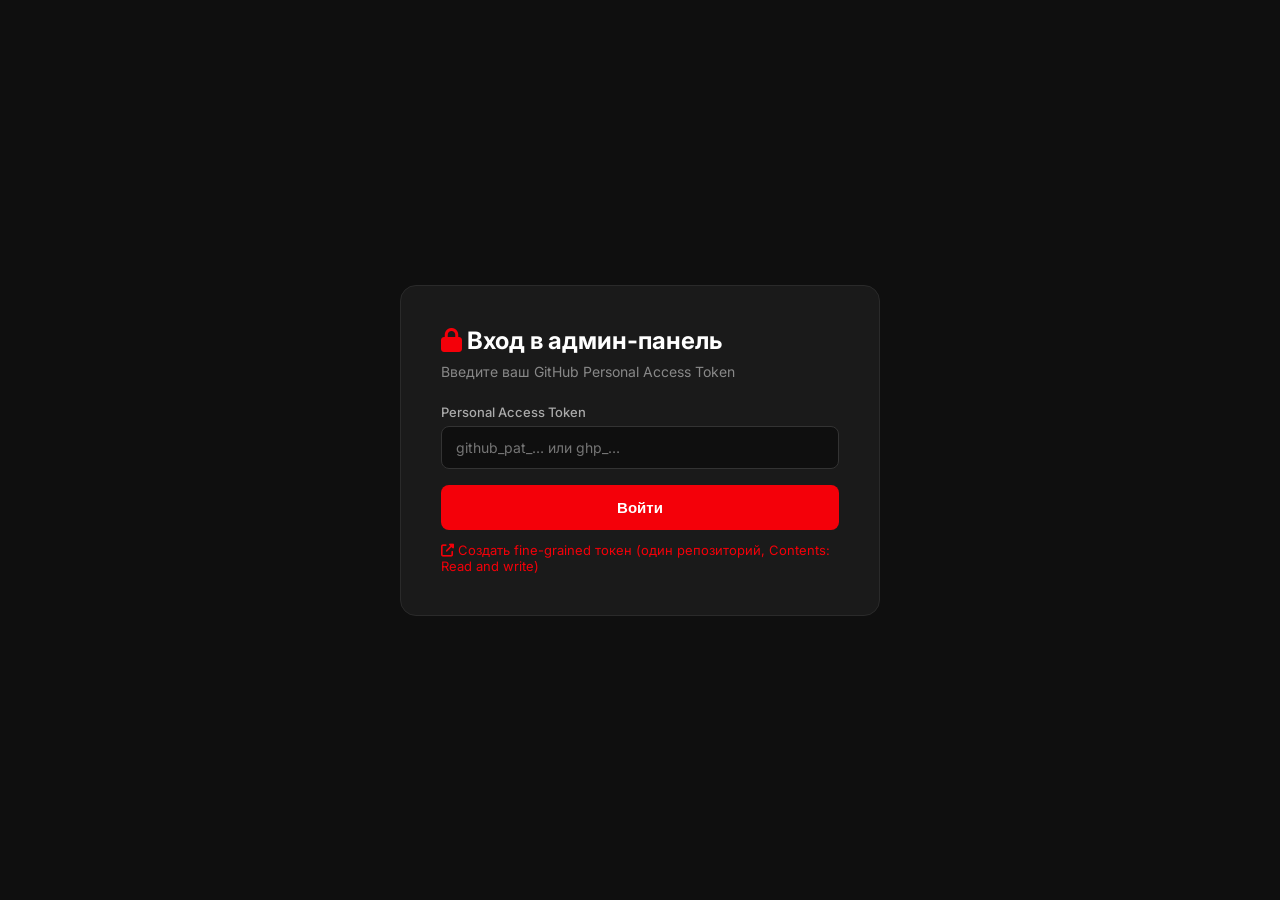
==== commit 0bf36411: "Add files via upload" ====
--- a/admin/index.html
+++ b/admin/index.html
@@ -44,8 +44,6 @@
 .toolbar-btn.primary:hover { background: #d40007; }
 .toolbar-btn.warning { background: #8B4513; border-color: #A0522D; }
 .toolbar-btn.warning:hover { background: #A0522D; border-color: #CD853F; }
-.toolbar-btn.success { background: #1a5d3a; border-color: #2d7a55; }
-.toolbar-btn.success:hover { background: #2d7a55; border-color: #3ea876; }
 .toolbar-btn:disabled { opacity: .5; cursor: not-allowed; }
 .unsaved-badge { background: #F40009; color: #fff; padding: 3px 8px; border-radius: 10px; font-size: 11px; margin-left: 0; display: none; white-space: nowrap; }
 .unsaved-badge.show { display: inline-block; }
@@ -57,35 +55,10 @@
 .deploy-badge.error { color: #ff4444; border-color: rgba(255, 68, 68, .45); background: rgba(255, 68, 68, .08); }
 .deploy-badge.unknown { color: #888; }
 
-/* Адресная строка */
-.address-row { flex-wrap: nowrap; }
-.address-bar { display: flex; align-items: center; flex: 1; min-width: 0; background: #0f0f0f; border: 1px solid #333; border-radius: 8px; transition: border-color .2s; }
-.address-bar:focus-within { border-color: #F40009; }
-.address-bar.viewmode { border-color: #555; }
-.address-icon { padding: 0 6px 0 12px; color: #F40009; font-size: 12px; flex-shrink: 0; }
-.address-bar.viewmode .address-icon { color: #888; }
-.address-prefix { color: #666; font-family: 'Courier New', monospace; font-size: 12px; white-space: nowrap; max-width: 38%; overflow: hidden; text-overflow: ellipsis; flex-shrink: 1; }
-.address-input { flex: 1; min-width: 0; background: transparent; border: none; color: #c9a961; font-family: 'Courier New', monospace; font-size: 13px; padding: 9px 8px; }
-.address-input:focus { outline: none; }
-.address-bar.viewmode .address-input { color: #aaa; }
-.address-go { background: transparent; border: none; border-left: 1px solid #333; color: #fff; padding: 0 14px; align-self: stretch; cursor: pointer; border-radius: 0 8px 8px 0; font-size: 13px; }
-.address-go:hover { background: #F40009; }
-
-/* Список репозиториев */
-.repos-wrap { position: relative; flex-shrink: 0; }
-.repos-btn { background: #2a2a2a; border: 1px solid #333; color: #fff; padding: 8px 12px; border-radius: 6px; cursor: pointer; font-size: 13px; display: inline-flex; align-items: center; gap: 6px; transition: all .2s; }
-.repos-btn:hover { border-color: #F40009; }
-.repos-dropdown { position: absolute; top: calc(100% + 6px); left: 0; background: #1a1a1a; border: 1px solid #333; border-radius: 8px; max-height: 400px; overflow-y: auto; min-width: 340px; z-index: 1001; box-shadow: 0 8px 24px rgba(0,0,0,.5); display: none; }
-.repos-dropdown.show { display: block; }
-.repos-dropdown-header { padding: 10px 14px; font-size: 12px; color: #888; border-bottom: 1px solid #2a2a2a; position: sticky; top: 0; background: #1a1a1a; }
-.repos-dropdown-item { padding: 10px 14px; cursor: pointer; border-bottom: 1px solid #222; transition: background .15s; display: flex; justify-content: space-between; align-items: center; gap: 10px; }
-.repos-dropdown-item:hover { background: #2a2a2a; }
-.repos-dropdown-item:last-child { border-bottom: none; }
-.repos-dropdown-item .repo-name { font-family: 'Courier New', monospace; font-size: 13px; color: #fff; }
-.repos-dropdown-item .repo-meta { font-size: 11px; color: #888; margin-top: 2px; }
-.repos-dropdown-item .repo-ready { color: #00cc66; font-size: 11px; white-space: nowrap; }
-.repos-dropdown-item .repo-notready { color: #ff9900; font-size: 11px; white-space: nowrap; }
-.repos-dropdown-item.active { background: rgba(244,0,9,.1); }
+.page-indicator { display: inline-flex; align-items: center; gap: 6px; background: #0f0f0f; border: 1px solid #333; padding: 7px 12px; border-radius: 6px; font-family: 'Courier New', monospace; font-size: 12px; color: #c9a961; margin-left: 0; max-width: 320px; overflow: hidden; }
+.page-indicator i { color: #F40009; font-size: 11px; flex-shrink: 0; }
+#currentPageIndicator { overflow: hidden; text-overflow: ellipsis; white-space: nowrap; min-width: 0; }
+.page-indicator.viewmode { color: #888; border-color: #555; }
 
 .iframe-wrapper { flex: 1; position: relative; background: #fff; overflow: hidden; }
 .site-iframe { width: 100%; height: 100%; border: none; display: block; }
@@ -100,7 +73,7 @@
 .setup-screen.active { display: flex; }
 .setup-card { background: #1a1a1a; border-radius: 16px; padding: 40px; max-width: 600px; width: 100%; border: 1px solid #2a2a2a; text-align: center; margin: auto; }
 .setup-card > .setup-icon { font-size: 48px; color: #F40009; margin-bottom: 16px; }
-.setup-card h2 { font-size: 20px; margin-bottom: 12px; word-break: break-word; }
+.setup-card h2 { font-size: 20px; margin-bottom: 12px; }
 .setup-card p { color: #888; font-size: 14px; line-height: 1.6; margin-bottom: 24px; }
 .setup-card strong { color: #fff; }
 
@@ -120,17 +93,15 @@
 .log-item.error { color: #ff4444; }
 .log-item.working { color: #F40009; }
 
-/* Панель редактирования: кнопки зафиксированы внизу */
-.edit-panel { position: fixed; bottom: 0; left: 0; right: 0; background: #1a1a1a; border-top: 2px solid #F40009; padding: 20px 20px 0 20px; transform: translateY(100%); visibility: hidden; transition: transform .3s, visibility .3s; z-index: 1000; box-shadow: 0 -10px 40px rgba(0, 0, 0, .5); max-height: calc(100vh - 140px); max-height: calc(100dvh - 140px); overflow: hidden; display: flex; flex-direction: column; }
+.edit-panel { position: fixed; bottom: 0; left: 0; right: 0; background: #1a1a1a; border-top: 2px solid #F40009; padding: 20px; transform: translateY(100%); visibility: hidden; transition: transform .3s, visibility .3s; z-index: 1000; box-shadow: 0 -10px 40px rgba(0, 0, 0, .5); max-height: 70vh; overflow-y: auto; }
 .edit-panel.active { transform: translateY(0); visibility: visible; }
-.edit-panel-header { display: flex; justify-content: space-between; align-items: center; flex-shrink: 0; padding-bottom: 12px; }
+.edit-panel-header { display: flex; justify-content: space-between; align-items: center; margin-bottom: 12px; }
 .edit-panel-header h3 { font-size: 14px; font-weight: 600; }
 .key-badge { background: #2a2a2a; color: #888; padding: 2px 8px; border-radius: 4px; font-family: 'Courier New', monospace; font-size: 11px; margin-left: 8px; }
 .edit-panel-close { background: transparent; border: none; color: #888; font-size: 20px; cursor: pointer; padding: 4px 8px; }
 .edit-panel-close:hover { color: #fff; }
-#editPanelContent { flex: 1; overflow-y: auto; min-height: 0; padding-right: 4px; margin-bottom: 12px; }
 .edit-panel textarea { width: 100%; min-height: 90px; padding: 12px; background: #0f0f0f; border: 1px solid #333; border-radius: 8px; color: #fff; font: inherit; font-size: 14px; resize: vertical; }
-.edit-panel-actions { display: flex; gap: 10px; justify-content: flex-end; flex-shrink: 0; padding: 12px 0 20px 0; margin: 0; border-top: 1px solid #2a2a2a; background: #1a1a1a; }
+.edit-panel-actions { display: flex; gap: 10px; margin-top: 12px; justify-content: flex-end; }
 
 .link-section { margin-top: 12px; padding-top: 12px; border-top: 1px solid #2a2a2a; }
 .link-section label.field-label { display: block; font-size: 12px; color: #aaa; margin-bottom: 6px; font-weight: 500; }
@@ -156,12 +127,6 @@
 .file-upload i { font-size: 24px; color: #F40009; }
 .upload-text { flex: 1; font-size: 14px; color: #aaa; }
 .file-upload input[type=file] { position: absolute; opacity: 0; width: 1px; height: 1px; }
-.file-upload.disabled { opacity: .5; cursor: not-allowed; }
-
-.file-slot-box { font-size: 12px; line-height: 1.5; padding: 10px 12px; border-radius: 6px; margin: 6px 0 10px; word-break: break-all; }
-.file-slot-box.ok { background: rgba(0, 204, 102, .08); border: 1px solid rgba(0, 204, 102, .35); color: #00cc66; }
-.file-slot-box.cur { background: rgba(201, 169, 97, .08); border: 1px solid rgba(201, 169, 97, .35); color: #c9a961; }
-.file-slot-box.full { background: rgba(255, 68, 68, .08); border: 1px solid rgba(255, 68, 68, .35); color: #ff4444; }
 
 .status-bar { position: fixed; top: 60px; right: 24px; background: #1a1a1a; padding: 12px 18px; border-radius: 8px; border: 1px solid #2a2a2a; font-size: 14px; display: none; z-index: 2000; max-width: 420px; }
 .status-bar.show { display: block; animation: slideIn .3s ease-out; }
@@ -194,7 +159,7 @@
         <button class="btn" id="loginBtn">Войти</button>
         <div class="error-msg" id="loginError" role="alert"></div>
         <a href="https://github.com/settings/personal-access-tokens/new" target="_blank" rel="noopener noreferrer" class="help-link">
-            <i class="fas fa-external-link-alt"></i> Создать fine-grained токен (все репозитории, Contents: Read and write)
+            <i class="fas fa-external-link-alt"></i> Создать fine-grained токен (один репозиторий, Contents: Read and write)
         </a>
     </div>
 </div>
@@ -207,33 +172,17 @@
                 <span id="projectNameHeader" style="font-weight: 600; margin-left: 8px;">Редактор</span>
                 <span id="repoNameHeader" style="color: #888; font-weight: 400; margin-left: 8px; font-size: 13px;"></span>
             </div>
+            <span class="page-indicator" id="pageIndicatorBox" title="Текущая страница"><i class="fas fa-file"></i> <span id="currentPageIndicator">index.html</span></span>
             <span class="deploy-badge" id="deployBadge" title="Статус деплоя GitHub Pages. Клик — перепроверить."></span>
             <button class="toolbar-btn primary" id="saveBtn"><i class="fas fa-cloud-upload-alt"></i> Сохранить в GitHub</button>
             <span class="unsaved-badge" id="unsavedBadge"><i class="fas fa-circle" style="font-size: 8px;"></i> есть несохранённые</span>
         </div>
-
-        <div class="toolbar-row address-row">
-            <button class="toolbar-btn" id="homeBtn" title="Вернуться к редактированию index.html" aria-label="На главную"><i class="fas fa-home"></i></button>
-            <div class="repos-wrap">
-                <button class="repos-btn" id="reposBtn" title="Список всех моих репозиториев"><i class="fas fa-code-branch"></i> Мои репозитории <i class="fas fa-caret-down"></i></button>
-                <div class="repos-dropdown" id="reposDropdown"></div>
-            </div>
-            <form class="address-bar" id="addressBar" autocomplete="off">
-                <i class="fas fa-file address-icon" id="addressIcon"></i>
-                <span class="address-prefix" id="addressPrefix"></span>
-                <input type="text" class="address-input" id="addressInput" list="pagesList" spellcheck="false" autocapitalize="off" autocomplete="off" placeholder="страница: about.html или owner/repo" aria-label="Адрес страницы" title="Введите путь страницы (about.html), owner/repo или github.com/owner/repo">
-                <button type="submit" class="address-go" id="addressGo" title="Перейти" aria-label="Перейти"><i class="fas fa-arrow-right"></i></button>
-            </form>
-            <datalist id="pagesList"></datalist>
-        </div>
-
         <div class="toolbar-row toolbar-row-bottom">
             <div class="toolbar-actions">
+                <button class="toolbar-btn" id="homeBtn" title="Вернуться к редактированию index.html" aria-label="На главную"><i class="fas fa-home"></i></button>
                 <button class="toolbar-btn" id="openSiteBtn" title="Открыть текущую страницу в новой вкладке"><i class="fas fa-external-link-alt"></i> Открыть сайт</button>
                 <button class="toolbar-btn" id="checkBtn" title="Проверить токен"><i class="fas fa-shield-alt"></i> Проверить</button>
                 <button class="toolbar-btn" id="reloadBtn" title="Обновить превью"><i class="fas fa-sync"></i> Обновить</button>
-                <button class="toolbar-btn warning" id="hidePlaceholdersBtn" title="Удалить все заглушки (placeholder-label) из текущей страницы"><i class="fas fa-eye-slash"></i> Скрыть заглушки</button>
-                <button class="toolbar-btn success" id="showPlaceholdersBtn" title="Добавить стандартные заглушки ко всем картинкам"><i class="fas fa-eye"></i> Поставить заглушки</button>
                 <button class="toolbar-btn warning" id="cleanBtn" title="Удалить все метки data-edit и data-img из текущей страницы"><i class="fas fa-broom"></i> Очистить метки</button>
                 <button class="toolbar-btn" id="resetBtn" title="Подготовить текущую страницу заново"><i class="fas fa-redo"></i> Переподготовить</button>
                 <button class="toolbar-btn" id="logoutBtn" title="Выйти" aria-label="Выйти"><i class="fas fa-sign-out-alt"></i></button>
@@ -242,7 +191,7 @@
     </div>
 
     <div class="hint-banner" id="hintBanner">
-        <i class="fas fa-lightbulb"></i> Клик по <strong>тексту/фото</strong> — редактирование. <strong>Alt+клик</strong> по ссылке — открыть страницу в админке. <strong>Ctrl+клик</strong> — новая вкладка. <strong>Ctrl+L</strong> — адресная строка. <strong>Esc</strong> — закрыть панель.
+        <i class="fas fa-lightbulb"></i> Клик по <strong>тексту/фото</strong> — редактирование. <strong>Alt+клик</strong> по ссылке — открыть страницу в админке. <strong>Ctrl+клик</strong> — новая вкладка. <strong>Esc</strong> — закрыть панель.
     </div>
 
     <div class="setup-screen" id="setupScreen">
@@ -267,7 +216,7 @@
             <div class="loader-text">Загрузка страницы...</div>
             <div class="loader-status" id="loaderStatus">Инициализация</div>
         </div>
-        <iframe id="siteIframe" class="site-iframe" title="Превью сайта" sandbox="allow-same-origin allow-scripts allow-forms allow-popups allow-popups-to-escape-sandbox"></iframe>
+        <iframe id="siteIframe" class="site-iframe" title="Превью сайта" sandbox="allow-same-origin allow-popups allow-popups-to-escape-sandbox"></iframe>
     </div>
 </div>
 
@@ -296,18 +245,8 @@
 const LINK_COLORS = { inherit: null, brown: '#8B4513', lightbrown: '#CD853F' };
 const XHTML_NS = 'http://www.w3.org/1999/xhtml';
 
-// Превью выполняет скрипты сайта (слайдеры, галереи, ленивая загрузка).
-// allow-same-origin нужен, чтобы редактор мог кликать по элементам внутри превью.
-const PREVIEW_SANDBOX = 'allow-same-origin allow-scripts allow-forms allow-popups allow-popups-to-escape-sandbox';
-// Чужие сайты (адресная строка) — без allow-same-origin, они изолированы от админки.
+const PREVIEW_SANDBOX = 'allow-same-origin allow-popups allow-popups-to-escape-sandbox';
 const VIEW_SANDBOX = 'allow-scripts allow-forms allow-popups allow-popups-to-escape-sandbox';
-
-const FILES_FOLDER = 'files';
-const FILES_BASE = 'prices';
-const MAX_FILES = 3;
-const MAX_FILE_SIZE = 1024 * 1024;
-const BLOCKED_EXTS = ['exe', 'bat', 'cmd', 'sh', 'com', 'scr', 'msi', 'vbs', 'ps1', 'jar'];
-const SLOT_RE = /^prices(\d*)(\.[^/]*)?$/i;
 
 const $ = id => document.getElementById(id);
 
@@ -331,44 +270,13 @@
 let siteBasePath = '/';
 let repoDeployId = null;
 let deployPollGen = 0;
-let panelFileData = null, panelFileNew = null, panelFileOld = null;
-let sessionFileNames = [];
-
-// ===== Текущий репозиторий (переключается между сайтами) =====
-let currentOwner = ls.get('cms_currentOwner') || CMS_CONFIG.owner;
-let currentRepo = ls.get('cms_currentRepo') || CMS_CONFIG.repo;
-let currentBranch = CMS_CONFIG.branch;
-let API = `https://api.github.com/repos/${currentOwner}/${currentRepo}`;
-
-let reposCache = null;
-let reposCacheTime = 0;
-const REPOS_CACHE_TTL = 15 * 60 * 1000;
-
-function updateAPI() { API = `https://api.github.com/repos/${currentOwner}/${currentRepo}`; }
-
-function saveCurrentRepoState() {
-    ls.set('cms_currentOwner', currentOwner);
-    ls.set('cms_currentRepo', currentRepo);
-    ls.set('cms_currentFile', currentFile);
-}
-
-function updateRepoHeader() { $('repoNameHeader').textContent = `· ${currentOwner}/${currentRepo}`; }
+const API = `https://api.github.com/repos/${CMS_CONFIG.owner}/${CMS_CONFIG.repo}`;
 
 $('projectNameHeader').textContent = CMS_CONFIG.projectName || 'Редактор';
-updateRepoHeader();
+$('repoNameHeader').textContent = `· ${CMS_CONFIG.owner}/${CMS_CONFIG.repo}`;
 
 function saveCurrentFile() { ls.set('cms_currentFile', currentFile); }
 
-function setSiteBase(url) {
-    try {
-        const u = new URL(url);
-        const path = u.pathname.replace(/\/*$/, '/');
-        siteBaseUrl = u.origin + path;
-        siteBasePath = path;
-    } catch {}
-}
-
-// Адрес сайта «домашнего» репозитория (где лежит сама админка) определяется по URL админки
 try {
     const loc = window.location;
     const pathParts = loc.pathname.split('/').filter(Boolean);
@@ -377,43 +285,19 @@
         if (lastPart.endsWith('.html')) pathParts.pop();
         const secondLast = pathParts[pathParts.length - 1];
         if (secondLast === 'admin' || secondLast === 'panel') pathParts.pop();
-    }
-    setSiteBase(loc.origin + '/' + (pathParts.length ? pathParts.join('/') + '/' : ''));
+        if (pathParts.length > 0) {
+            siteBaseUrl = loc.origin + '/' + pathParts.join('/') + '/';
+            siteBasePath = '/' + pathParts.join('/') + '/';
+        } else { siteBaseUrl = loc.origin + '/'; siteBasePath = '/'; }
+    } else { siteBaseUrl = loc.origin + '/'; siteBasePath = '/'; }
 } catch {
-    setSiteBase(window.location.origin + '/');
-}
-const HOME_BASE_URL = siteBaseUrl;
-
-function isHomeRepo() {
-    return currentOwner.toLowerCase() === String(CMS_CONFIG.owner).toLowerCase() &&
-           currentRepo.toLowerCase() === String(CMS_CONFIG.repo).toLowerCase();
-}
-
-// Определяем ветку и адрес опубликованного сайта для текущего репозитория
-async function resolveRepoContext() {
-    if (isHomeRepo()) {
-        currentBranch = CMS_CONFIG.branch;
-        setSiteBase(HOME_BASE_URL);
-        return;
-    }
-    try {
-        const r = await (await gh(API)).json();
-        currentBranch = r.default_branch || CMS_CONFIG.branch;
-    } catch { currentBranch = CMS_CONFIG.branch; }
-    let url = null;
-    try {
-        const p = await (await gh(`${API}/pages`)).json();
-        if (p && p.html_url) url = p.html_url;
-    } catch {}
-    if (!url) {
-        url = currentRepo.toLowerCase() === (currentOwner + '.github.io').toLowerCase()
-            ? `https://${currentOwner}.github.io/`
-            : `https://${currentOwner}.github.io/${currentRepo}/`;
-    }
-    setSiteBase(url);
-}
-
-function siteBasePathNoSlash() { return siteBasePath.replace(/\/+$/, ''); }
+    siteBaseUrl = window.location.origin + '/';
+    siteBasePath = '/';
+}
+
+function siteBasePathNoSlash() {
+    return siteBasePath.replace(/\/+$/, '');
+}
 
 const esc = s => String(s ?? '').replace(/[&<>"']/g, c => ({ '&': '&amp;', '<': '&lt;', '>': '&gt;', '"': '&quot;', "'": '&#39;' }[c]));
 const encPath = p => p.split('/').map(encodeURIComponent).join('/');
@@ -434,8 +318,9 @@
 }
 
 function isAdminSelf(file) {
-    try { return new URL(encPath(file), siteBaseUrl).pathname === window.location.pathname && new URL(siteBaseUrl).origin === window.location.origin; }
-    catch { return false; }
+    try {
+        return new URL(encPath(file), siteBaseUrl).pathname === window.location.pathname;
+    } catch { return false; }
 }
 
 function resolveRepoPath(src) {
@@ -449,268 +334,17 @@
     } catch { return null; }
 }
 
-// ===== Адресная строка =====
 function updatePageIndicator() {
-    const input = $('addressInput');
-    const bar = $('addressBar');
-    const prefix = $('addressPrefix');
-    const icon = $('addressIcon');
-    if (!input) return;
+    const el = $('currentPageIndicator');
+    const box = $('pageIndicatorBox');
+    if (!el) return;
     if (viewModeUrl) {
-        input.value = viewModeUrl;
-        prefix.textContent = '';
-        prefix.style.display = 'none';
-        bar.classList.add('viewmode');
-        icon.className = 'fas fa-eye address-icon';
-        bar.title = 'Режим просмотра (без редактирования). Нажмите «Домой» для возврата.';
+        el.textContent = 'просмотр: ' + viewModeUrl.replace(/^https?:\/\//, '');
+        if (box) { box.classList.add('viewmode'); box.title = 'Режим просмотра (без редактирования).'; }
     } else {
-        input.value = currentFile;
-        prefix.textContent = currentOwner + '/' + currentRepo + '/';
-        prefix.style.display = '';
-        bar.classList.remove('viewmode');
-        icon.className = 'fas fa-file address-icon';
-        bar.title = 'Текущая страница (сохраняется при F5)';
-    }
-}
-
-function normRepoFile(f) {
-    f = String(f || '').split(/[?#]/)[0].replace(/^\/+/, '');
-    try { f = decodeURIComponent(f); } catch {}
-    if (!f) return 'index.html';
-    if (f.endsWith('/')) return f + 'index.html';
-    if (!/\.[a-z0-9]+$/i.test(f.split('/').pop())) return f + '.html';
-    return f;
-}
-
-// Разбор ввода: about.html | owner/repo | owner/repo/page.html | github.com/owner/repo | полный URL
-function parseAddressInput(raw) {
-    let v = String(raw || '').trim();
-    if (!v) return { kind: 'internal', href: 'index.html' };
-    if (/^(javascript:|data:|vbscript:|file:|tel:|mailto:)/i.test(v)) return { kind: 'invalid' };
-    if (/^(www\.)?github\.com\//i.test(v)) v = 'https://' + v;
-
-    const ghMatch = v.match(/^https?:\/\/(?:www\.)?github\.com\/([a-zA-Z0-9_.-]+)\/([a-zA-Z0-9_.-]+?)(?:\.git)?(?:\/(?:blob|tree)\/[^/]+\/(.+))?\/?$/i);
-    if (ghMatch) {
-        return { kind: 'switch-repo', owner: ghMatch[1], repo: ghMatch[2], file: normRepoFile(ghMatch[3]) };
-    }
-
-    // owner/repo — только если такой репозиторий есть в вашем списке (иначе это путь к странице)
-    const orMatch = v.match(/^@?([a-zA-Z0-9_.-]+)\/([a-zA-Z0-9_.-]+)(?:\/(.+))?$/);
-    if (orMatch && !/^https?:/i.test(v)) {
-        const full = (orMatch[1] + '/' + orMatch[2]).toLowerCase();
-        const known = (reposCache || []).find(r => r.full_name.toLowerCase() === full);
-        if (known) return { kind: 'switch-repo', owner: known.owner, repo: known.name, file: normRepoFile(orMatch[3]) };
-    }
-
-    if (/^(https?:)?\/\//i.test(v)) {
-        if (isInternalPage(v)) return { kind: 'internal', href: v };
-        const abs = safeAbs(v.startsWith('//') ? 'https:' + v : v);
-        return abs && /^https?:/i.test(abs) ? { kind: 'external', url: abs } : { kind: 'invalid' };
-    }
-
-    // Домен без схемы
-    const first = v.split('/')[0];
-    if (/^[a-z0-9-]+(\.[a-z0-9-]+)+$/i.test(first) && /\.[a-z]{2,}$/i.test(first) &&
-        !/\.(html?|php|css|js|png|jpe?g|webp|gif|svg|pdf)$/i.test(first)) {
-        const abs = safeAbs('https://' + v);
-        if (abs) return isInternalPage(abs) ? { kind: 'internal', href: abs } : { kind: 'external', url: abs };
-    }
-
-    // Путь относительно корня сайта
-    v = v.split(/[?#]/)[0].replace(/^\/+/, '');
-    const base = siteBasePathNoSlash().replace(/^\/+/, '');
-    if (base && (v === base || v.startsWith(base + '/'))) v = v.slice(base.length).replace(/^\/+/, '');
-    if (!v) return { kind: 'internal', href: 'index.html' };
-    if (v.endsWith('/')) v += 'index.html';
-    else if (!/\.[a-z0-9]+$/i.test(v.split('/').pop())) v += '.html';
-    if (!/\.html?$/i.test(v)) return { kind: 'invalid' };
-    return { kind: 'internal', href: '/' + v };
-}
-
-async function goToAddress() {
-    const input = $('addressInput');
-    // Чтобы отличить owner/repo от пути к странице, нужен список репозиториев
-    if (!reposCache && /^@?[a-zA-Z0-9_.-]+\/[a-zA-Z0-9_.-]+(\/|$)/.test(input.value.trim()) && !/^https?:/i.test(input.value.trim())) {
-        showStatus('Проверяю адрес...', 'info');
-        await fetchUserRepos();
-    }
-    const parsed = parseAddressInput(input.value);
-    if (parsed.kind === 'invalid') {
-        showStatus('Введите about.html, owner/repo или github.com/owner/repo', 'error');
-        updatePageIndicator();
-        return;
-    }
-    input.blur();
-    if (parsed.kind === 'internal') { navigateTo(parsed.href); return; }
-    if (parsed.kind === 'switch-repo') { await switchRepo(parsed.owner, parsed.repo, parsed.file); return; }
-    if (Object.keys(pending).length && !confirm('Есть несохранённые правки. При переходе они будут потеряны. Продолжить?')) {
-        updatePageIndicator();
-        return;
-    }
-    pending = {}; markUnsaved();
-    openExternalInIframe(parsed.url);
-}
-
-// ===== Список репозиториев аккаунта =====
-async function fetchUserRepos(force = false) {
-    if (!force && reposCache && (Date.now() - reposCacheTime < REPOS_CACHE_TTL)) return reposCache;
-    try {
-        const repos = [];
-        for (let page = 1; page <= 10; page++) {
-            const r = await (await gh(`https://api.github.com/user/repos?per_page=100&page=${page}&sort=updated`)).json();
-            if (!Array.isArray(r) || r.length === 0) break;
-            repos.push(...r);
-            if (r.length < 100) break;
-        }
-        const filtered = repos
-            .filter(r => r.permissions && r.permissions.push && !r.archived)
-            .map(r => ({
-                owner: r.owner.login,
-                name: r.name,
-                full_name: r.full_name,
-                private: r.private,
-                updated: r.updated_at,
-                branch: r.default_branch || 'main',
-                description: r.description || ''
-            }))
-            .sort((a, b) => new Date(b.updated) - new Date(a.updated));
-        reposCache = filtered;
-        reposCacheTime = Date.now();
-        return filtered;
-    } catch (e) {
-        console.error('fetchUserRepos error:', e);
-        return [];
-    }
-}
-
-// Проверка готовности репозитория (есть ли метки в index.html)
-async function checkRepoReadiness(owner, repo, branch) {
-    try {
-        const url = `https://api.github.com/repos/${owner}/${repo}/contents/index.html?ref=${encodeURIComponent(branch)}`;
-        const res = await fetch(url, {
-            headers: { 'Authorization': 'Bearer ' + token, 'Accept': 'application/vnd.github.raw+json' }
-        });
-        if (res.status === 404) return 'empty';
-        if (!res.ok) return 'error';
-        const content = await res.text();
-        return content.includes('data-edit="') ? 'ready' : 'needs-prepare';
-    } catch { return 'error'; }
-}
-
-// Очередь проверок: не больше 4 одновременно, чтобы не упереться в лимиты GitHub API
-const readinessQueue = [];
-let readinessActive = 0;
-function queueReadiness(job) { readinessQueue.push(job); pumpReadiness(); }
-function pumpReadiness() {
-    while (readinessActive < 4 && readinessQueue.length) {
-        const j = readinessQueue.shift();
-        readinessActive++;
-        checkRepoReadiness(j.owner, j.repo, j.branch).then(j.cb).catch(() => j.cb('error')).finally(() => { readinessActive--; pumpReadiness(); });
-    }
-}
-
-async function fillReposDropdown() {
-    const dropdown = $('reposDropdown');
-    if (!dropdown) return;
-    readinessQueue.length = 0;
-    dropdown.innerHTML = '<div class="repos-dropdown-header"><i class="fas fa-spinner fa-spin"></i> Загрузка списка репозиториев...</div>';
-    dropdown.classList.add('show');
-
-    const repos = await fetchUserRepos();
-    if (!dropdown.classList.contains('show')) return;
-    if (!repos.length) {
-        dropdown.innerHTML = '<div class="repos-dropdown-header">Не найдено репозиториев с правом записи. Проверьте токен.</div>';
-        return;
-    }
-
-    dropdown.innerHTML = `<div class="repos-dropdown-header">Репозиториев с правом записи: ${repos.length}. Клик — открыть для редактирования.</div>`;
-
-    repos.forEach((r, idx) => {
-        const isActive = r.owner === currentOwner && r.name === currentRepo;
-        const item = document.createElement('div');
-        item.className = 'repos-dropdown-item' + (isActive ? ' active' : '');
-
-        const left = document.createElement('div');
-        const nameDiv = document.createElement('div');
-        nameDiv.className = 'repo-name';
-        nameDiv.textContent = (r.private ? '🔒 ' : '🌐 ') + r.owner + '/' + r.name;
-        const metaDiv = document.createElement('div');
-        metaDiv.className = 'repo-meta';
-        metaDiv.textContent = r.description ? r.description.slice(0, 60) : '—';
-        left.appendChild(nameDiv);
-        left.appendChild(metaDiv);
-
-        const status = document.createElement('span');
-        status.className = 'repo-meta';
-        status.textContent = idx < 40 ? '...' : '';
-
-        item.appendChild(left);
-        item.appendChild(status);
-        dropdown.appendChild(item);
-
-        if (idx < 40) {
-            const isHome = r.owner.toLowerCase() === String(CMS_CONFIG.owner).toLowerCase() && r.name.toLowerCase() === String(CMS_CONFIG.repo).toLowerCase();
-            queueReadiness({
-                owner: r.owner, repo: r.name, branch: isHome ? CMS_CONFIG.branch : r.branch,
-                cb: st => {
-                    if (st === 'ready') { status.className = 'repo-ready'; status.textContent = '✓ готов'; }
-                    else if (st === 'needs-prepare') { status.className = 'repo-notready'; status.textContent = '⚠ подготовить'; }
-                    else if (st === 'empty') { status.className = 'repo-notready'; status.textContent = '— нет index.html'; }
-                    else { status.textContent = '?'; }
-                }
-            });
-        }
-
-        item.addEventListener('click', async () => {
-            dropdown.classList.remove('show');
-            await switchRepo(r.owner, r.name, 'index.html');
-        });
-    });
-}
-
-// ===== Переключение репозитория =====
-async function switchRepo(owner, repo, file = 'index.html') {
-    if (owner.toLowerCase() === currentOwner.toLowerCase() && repo.toLowerCase() === currentRepo.toLowerCase() && file === currentFile && !viewModeUrl) {
-        showStatus('Этот репозиторий уже открыт', 'info');
-        return;
-    }
-    if (Object.keys(pending).length > 0) {
-        if (!confirm('Есть несохранённые правки. При смене репозитория они будут потеряны. Продолжить?')) { updatePageIndicator(); return; }
-        pending = {};
-        markUnsaved();
-    }
-
-    currentOwner = owner;
-    currentRepo = repo;
-    currentFile = file;
-    viewModeUrl = null;
-    updateAPI();
-    saveCurrentRepoState();
-    updateRepoHeader();
-    showStatus(`Переключаюсь на ${owner}/${repo}...`, 'info');
-
-    $('setupScreen').classList.remove('active');
-    $('iframeWrapper').style.display = 'none';
-    $('hintBanner').style.display = 'none';
-    $('errorDetails').innerHTML = '';
-    $('progressLog').style.display = 'none';
-    setDeployBadge('idle', '');
-
-    await enterApp();
-}
-
-async function loadPagesList() {
-    const dl = $('pagesList');
-    if (!dl) return;
-    dl.innerHTML = '';
-    try {
-        const r = await (await gh(`${API}/git/trees/${encodeURIComponent(currentBranch)}?recursive=1`)).json();
-        const files = (r.tree || [])
-            .filter(x => x.type === 'blob' && /\.html?$/i.test(x.path) && !isAdminSelf(x.path))
-            .map(x => x.path)
-            .sort();
-        dl.innerHTML = files.map(p => `<option value="${esc(p)}"></option>`).join('');
-    } catch {}
+        el.textContent = currentFile;
+        if (box) { box.classList.remove('viewmode'); box.title = 'Текущая страница (сохраняется при F5)'; }
+    }
 }
 
 function newDeployId() { return 'd' + Date.now().toString(36) + Math.random().toString(36).slice(2, 8); }
@@ -812,7 +446,7 @@
 }
 
 async function getFile(path) {
-    const url = `${API}/contents/${encPath(path)}?ref=${encodeURIComponent(currentBranch)}`;
+    const url = `${API}/contents/${encPath(path)}?ref=${encodeURIComponent(CMS_CONFIG.branch)}`;
     const d = await (await gh(url)).json();
     let text;
     if (d.encoding === 'base64' && d.content) text = b64d(d.content);
@@ -821,51 +455,16 @@
 }
 
 async function getSha(path) {
-    try { return (await (await gh(`${API}/contents/${encPath(path)}?ref=${encodeURIComponent(currentBranch)}`)).json()).sha; }
+    try { return (await (await gh(`${API}/contents/${encPath(path)}?ref=${encodeURIComponent(CMS_CONFIG.branch)}`)).json()).sha; }
     catch (e) { if (e.status === 404) return null; throw e; }
 }
 
 async function putFile(path, b64, sha, message) {
-    const body = { message: message || `Обновление ${path}`, content: b64, branch: currentBranch };
+    const body = { message: message || `Обновление ${path}`, content: b64, branch: CMS_CONFIG.branch };
     if (sha) body.sha = sha;
     return (await gh(`${API}/contents/${encPath(path)}`, {
         method: 'PUT', headers: { 'Content-Type': 'application/json' }, body: JSON.stringify(body)
     })).json();
-}
-
-async function delFile(path) {
-    const sha = await getSha(path);
-    if (!sha) return;
-    await gh(`${API}/contents/${encPath(path)}`, {
-        method: 'DELETE', headers: { 'Content-Type': 'application/json' },
-        body: JSON.stringify({ message: `Удаление ${path}`, sha, branch: currentBranch })
-    });
-}
-
-async function listSlotFiles() {
-    try {
-        const d = await (await gh(`${API}/contents/${encPath(FILES_FOLDER)}?ref=${encodeURIComponent(currentBranch)}`)).json();
-        if (!Array.isArray(d)) return [];
-        return d.filter(x => x.type === 'file' && SLOT_RE.test(x.name)).map(x => x.name);
-    } catch (e) { return []; }
-}
-
-function slotNumber(name) {
-    const m = name.match(SLOT_RE);
-    if (!m) return -1;
-    return m[1] === '' ? 0 : parseInt(m[1], 10);
-}
-
-function nextSlotNumber(names) {
-    let max = -1;
-    names.forEach(n => { const v = slotNumber(n); if (v > max) max = v; });
-    return max + 1 < 0 ? 0 : max + 1;
-}
-
-function buildSlotName(n, fileName) {
-    const m = fileName.match(/\.([^.]+)$/);
-    const ext = m ? m[1].toLowerCase() : '';
-    return FILES_BASE + (n === 0 ? '' : String(n)) + (ext ? '.' + ext : '');
 }
 
 function interpretError(status, body = '') {
@@ -876,7 +475,7 @@
         if (/scope|permission|not accessible/i.test(b)) return { title: 'У токена нет нужных прав', fix: 'Создайте НОВЫЙ токен с правами Contents: Read and write на этот репозиторий.' };
         return { title: 'Доступ запрещён', fix: 'Проверьте, что токен выдан на этот репозиторий и имеет право записи.' };
     }
-    if (status === 404) return { title: 'Репозиторий или файл не найден', fix: `Проверьте имя файла и ветку "${currentBranch}".` };
+    if (status === 404) return { title: 'Репозиторий или файл не найден', fix: `Проверьте имя файла и ветку "${CMS_CONFIG.branch}".` };
     if (status === 409) return { title: 'Конфликт версий (файл был изменён)', fix: 'Кто-то изменил файл в репозитории. Нажмите "Обновить" и примените правки заново.' };
     if (status === 422) return { title: 'Ошибка валидации', fix: 'Файл уже существует или данные некорректны. Попробуйте "Переподготовить".' };
     return { title: 'Ошибка запроса', fix: 'Проверьте интернет-соединение и повторите. Если не помогает — создайте новый токен.' };
@@ -899,16 +498,16 @@
         const user = await (await gh('https://api.github.com/user')).json();
         const repo = await (await gh(API)).json();
         let hasIndex = true;
-        try { await gh(`${API}/contents/index.html?ref=${encodeURIComponent(currentBranch)}`); } catch { hasIndex = false; }
+        try { await gh(`${API}/contents/index.html?ref=${encodeURIComponent(CMS_CONFIG.branch)}`); } catch { hasIndex = false; }
         const canPush = repo.permissions ? !!repo.permissions.push : null;
         box.innerHTML = `
             <div class="token-info"><span class="label"><i class="fas fa-check-circle" style="color: #00cc66;"></i> Пользователь:</span> ${esc(user.login)}</div>
             <div class="token-info" style="margin-top: 8px;"><span class="label"><i class="fas fa-check-circle" style="color: #00cc66;"></i> Репозиторий:</span> ${esc(repo.full_name)} (${repo.private ? 'приватный' : 'публичный'})</div>
             <div class="token-info" style="margin-top: 8px;"><span class="label"><i class="fas fa-${canPush === false ? 'times-circle' : 'check-circle'}" style="color: ${canPush === false ? '#ff4444' : '#00cc66'};"></i> Запись в репозиторий:</span> ${canPush === null ? 'нет данных' : canPush ? 'есть' : 'НЕТ — сохранение не удастся'}</div>
-            <div class="token-info" style="margin-top: 8px;"><span class="label"><i class="fas fa-${hasIndex ? 'check-circle' : 'exclamation-circle'}" style="color: ${hasIndex ? '#00cc66' : '#ff9900'};"></i> index.html в ветке ${esc(currentBranch)}:</span> ${hasIndex ? 'найден' : 'НЕ НАЙДЕН'}</div>
+            <div class="token-info" style="margin-top: 8px;"><span class="label"><i class="fas fa-${hasIndex ? 'check-circle' : 'exclamation-circle'}" style="color: ${hasIndex ? '#00cc66' : '#ff9900'};"></i> index.html в ветке ${esc(CMS_CONFIG.branch)}:</span> ${hasIndex ? 'найден' : 'НЕ НАЙДЕН'}</div>
         `;
         if (canPush === false) showErrorDetails('Нет прав записи', 'WARNING', '', 'Выдайте токену право Contents: Read and write на этот репозиторий.');
-        else if (!hasIndex) showErrorDetails('Файл index.html не найден', '404', `Ветка "${currentBranch}" или файл не существует`, 'Создайте index.html в корне репозитория или проверьте ветку в config.js.');
+        else if (!hasIndex) showErrorDetails('Файл index.html не найден', '404', `Ветка "${CMS_CONFIG.branch}" или файл не существует`, 'Создайте index.html в корне репозитория или проверьте ветку в config.js.');
         const ok = hasIndex && canPush !== false;
         showStatus(ok ? 'Токен валиден' : 'Есть проблемы — см. подробности', ok ? 'success' : 'error');
         return ok;
@@ -946,18 +545,14 @@
 async function enterApp() {
     $('loginScreen').style.display = 'none';
     $('editorApp').classList.add('active');
-    updateRepoHeader();
     updatePageIndicator();
-    await resolveRepoContext();
-    updatePageIndicator();
-    loadPagesList();
     try {
         let f;
         try { f = await getFile(currentFile); }
         catch (e) {
             if (e.status === 404 && currentFile !== 'index.html') {
                 showStatus(`⚠ Файл "${currentFile}" не найден — переключаемся на index.html`, 'info');
-                currentFile = 'index.html'; saveCurrentRepoState(); updatePageIndicator();
+                currentFile = 'index.html'; saveCurrentFile(); updatePageIndicator();
                 f = await getFile(currentFile);
             } else throw e;
         }
@@ -972,18 +567,18 @@
         } else { showSetup(); await checkToken(); }
     } catch (e) {
         showSetup();
-        if (e.status === 404) showErrorDetails('Файл не найден', 404, `В репозитории ${currentOwner}/${currentRepo} ветка ${currentBranch}`, 'Проверьте имя файла и ветку.');
+        if (e.status === 404) showErrorDetails('Файл не найден', 404, `В репозитории ${CMS_CONFIG.owner}/${CMS_CONFIG.repo} ветка ${CMS_CONFIG.branch}`, 'Проверьте имя файла.');
         else if (e.status === 401 || e.status === 403) await checkToken();
         else { const i = interpretError(e.status, e.body); showErrorDetails(i.title, e.status || 'unknown', e.body || e.message, i.fix); }
     }
 }
+
+if (token) enterApp();
 
 function logout() {
     if (Object.keys(pending).length && !confirm('Есть несохранённые изменения. Выйти?')) return;
     ss.del('gh_token');
     ls.del('cms_currentFile');
-    ls.del('cms_currentOwner');
-    ls.del('cms_currentRepo');
     location.reload();
 }
 
@@ -993,7 +588,6 @@
     $('hintBanner').style.display = 'none';
     $('prepareBtn').disabled = false;
     $('prepareBtn').innerHTML = '<i class="fas fa-download"></i> Подготовить страницу';
-    $('setupTitle').textContent = `Подготовка: ${currentOwner}/${currentRepo}/${currentFile}`;
 }
 
 function showEditor() {
@@ -1003,11 +597,15 @@
     loadSite();
 }
 
-// Превью показывает сайт «как вживую»: скрипты, onclick и javascript: ссылки НЕ вырезаются.
-// Убираются только <meta refresh> (иначе превью само уйдёт на другую страницу) и чужие <base>.
 function buildPreviewHtml(text) {
     const d = new DOMParser().parseFromString(text, 'text/html');
-    d.querySelectorAll('meta[http-equiv="refresh" i]').forEach(n => n.remove());
+    d.querySelectorAll('script, noscript, meta[http-equiv="refresh" i]').forEach(n => n.remove());
+    d.querySelectorAll('*').forEach(el => {
+        Array.from(el.attributes).forEach(a => { if (/^on/i.test(a.name)) el.removeAttribute(a.name); });
+    });
+    d.querySelectorAll('a[href]').forEach(a => {
+        if (/^\s*javascript:/i.test(a.getAttribute('href'))) a.removeAttribute('href');
+    });
     d.querySelectorAll('base').forEach(b => b.remove());
     const base = d.createElement('base');
     base.setAttribute('href', pageUrl().href);
@@ -1023,7 +621,7 @@
     const status = $('loaderStatus');
     loader.classList.remove('hidden');
     ifr.setAttribute('sandbox', PREVIEW_SANDBOX);
-    status.textContent = 'Загрузка ' + currentFile + ' из ' + currentOwner + '/' + currentRepo + '...';
+    status.textContent = 'Загрузка ' + currentFile + ' из GitHub...';
     try {
         const f = await getFile(currentFile);
         status.textContent = 'Подготовка превью...';
@@ -1124,18 +722,18 @@
         if (logContainer) {
             const div = document.createElement('div');
             div.className = 'log-item ' + type;
-            div.textContent = (type === 'done' ? '✓ ' : type === 'error' ? '✗ ' : '> ') + msg;
+            div.textContent = (type === 'done' ? '✓ ' : type === 'error' ? '✗ ' : '→ ') + msg;
             logContainer.appendChild(div);
             logContainer.scrollTop = logContainer.scrollHeight;
         }
     };
     try {
         if (isAdminSelf(fileBeingPrepared)) {
-            li('Операция отменена: это файл самой админ-панели', 'error');
+            li('⚠ Операция отменена: это файл самой админ-панели', 'error');
             showStatus('Админку нельзя редактировать через саму себя. Переместите её в папку admin/.', 'error');
             return false;
         }
-        li('Загрузка ' + fileBeingPrepared + ' из ' + currentOwner + '/' + currentRepo + '...', 'working');
+        li('Загрузка ' + fileBeingPrepared + ' из репозитория...', 'working');
         const f = await getFile(fileBeingPrepared);
         if (!f.text.trim()) throw new Error(fileBeingPrepared + ' пуст или не прочитан');
         li(`${fileBeingPrepared} загружен (${(f.text.length / 1024).toFixed(1)} КБ)`, 'done');
@@ -1153,7 +751,7 @@
         const stamped = stampDeployId(r.html, deployId);
         await putFile(fileBeingPrepared, b64e(stamped), f.sha, `Подготовка ${fileBeingPrepared} к редактированию`);
         repoDeployId = deployId;
-        li(fileBeingPrepared + ' обновлён в ' + currentOwner + '/' + currentRepo, 'done');
+        li(fileBeingPrepared + ' обновлён в репозитории', 'done');
         li('Подготовка завершена!', 'done');
         return true;
     } catch (e) {
@@ -1175,36 +773,19 @@
     if (ok) setTimeout(() => { showStatus('Страница подготовлена! Открываем редактор...'); setTimeout(showEditor, 500); }, 300);
 }
 
-// Возврат к предыдущему состоянию после неудачного перехода
-function restoreAfterFailedNav(prevFile, prevView) {
-    currentFile = prevFile;
-    viewModeUrl = prevView;
-    saveCurrentFile();
-    updatePageIndicator();
-    $('setupScreen').classList.remove('active');
-    if (prevView) {
-        $('iframeWrapper').style.display = 'block';
-        $('hintBanner').style.display = 'block';
-    } else {
-        showEditor();
-    }
-}
-
 async function navigateTo(href) {
     const cleanPath = normalizePagePath(href);
-    if (!cleanPath) { showStatus('Не удалось определить страницу по ссылке: ' + href, 'error'); updatePageIndicator(); return; }
+    if (!cleanPath) { showStatus('Не удалось определить страницу по ссылке: ' + href, 'error'); return; }
     if (isAdminSelf(cleanPath)) {
         showStatus('⚠ Это файл самой админ-панели — редактировать его нельзя.', 'error');
-        updatePageIndicator();
         return;
     }
     if (cleanPath === currentFile && !viewModeUrl) { reloadPreview(); return; }
     if (Object.keys(pending).length) {
-        if (!confirm('Есть несохранённые правки. При переходе они будут потеряны. Продолжить?')) { updatePageIndicator(); return; }
+        if (!confirm('Есть несохранённые правки. При переходе они будут потеряны. Продолжить?')) return;
         pending = {}; markUnsaved();
     }
     const prevFile = currentFile;
-    const prevView = viewModeUrl;
     currentFile = cleanPath;
     saveCurrentFile();
     viewModeUrl = null;
@@ -1218,6 +799,7 @@
             showStatus('✓ ' + cleanPath + ' открыта для редактирования', 'success');
         } else {
             showSetup();
+            $('setupTitle').textContent = 'Подготовка ' + cleanPath;
             $('errorDetails').innerHTML = '';
             const log = $('progressLog');
             log.style.display = 'block'; log.innerHTML = '';
@@ -1227,22 +809,23 @@
                 showEditor();
                 showStatus('✓ Страница ' + cleanPath + ' готова к редактированию!', 'success');
             } else {
-                restoreAfterFailedNav(prevFile, prevView);
+                currentFile = prevFile;
+                saveCurrentFile();
+                updatePageIndicator();
             }
         }
     } catch (e) {
         const i = interpretError(e.status, e.body);
-        showStatus('✗ Не удалось открыть ' + cleanPath + ': ' + (e.status === 404 ? 'страница не найдена в репозитории' : i.title), 'error');
-        restoreAfterFailedNav(prevFile, prevView);
+        showStatus('✗ Не удалось открыть ' + cleanPath + ': ' + i.title, 'error');
+        currentFile = prevFile;
+        saveCurrentFile();
+        updatePageIndicator();
     }
 }
 
 function openExternalInIframe(url) {
     viewModeUrl = url;
     updatePageIndicator();
-    $('setupScreen').classList.remove('active');
-    $('iframeWrapper').style.display = 'block';
-    $('hintBanner').style.display = 'block';
     const ifr = $('siteIframe');
     $('iframeLoader').classList.remove('hidden');
     $('loaderStatus').textContent = 'Открываю ссылку в режиме просмотра...';
@@ -1297,9 +880,6 @@
 
     d.addEventListener('auxclick', ev => { if (ev.button === 1) handleModifierOpen(ev); }, true);
 
-    // Формы сайта не должны отправляться из превью
-    d.addEventListener('submit', ev => { ev.preventDefault(); }, true);
-
     d.addEventListener('click', ev => {
         if (ev.altKey) {
             const linkEl = ev.target.closest && ev.target.closest('a[href]');
@@ -1309,7 +889,6 @@
                 const href = (linkEl.getAttribute('href') || '').trim();
                 if (href === '') return;
                 if (/^(tel:|mailto:)/i.test(href)) { openSafe(href); return; }
-                if (/^javascript:/i.test(href)) return;
                 if (href.startsWith('#')) {
                     const id = href.slice(1);
                     const target = id ? (d.getElementById(id) || d.querySelector(`[name="${CSS.escape(id)}"]`)) : null;
@@ -1338,21 +917,13 @@
             openImage(path, actualImg ? (actualImg.currentSrc || actualImg.src) : '', imgId);
             return;
         }
-        // Обычные ссылки не переходят, но обработчики сайта (меню, аккордеоны, слайдеры) продолжают работать
         const linkEl = ev.target.closest && ev.target.closest('a[href]');
         if (linkEl) ev.preventDefault();
     }, true);
     d.addEventListener('keydown', ev => { if (ev.key === 'Escape') closePanel(); });
 }
 
-document.addEventListener('keydown', e => {
-    if (e.key === 'Escape' && $('editPanel').classList.contains('active')) closePanel();
-    if ((e.ctrlKey || e.metaKey) && e.key.toLowerCase() === 'l' && $('editorApp').classList.contains('active')) {
-        e.preventDefault();
-        const inp = $('addressInput');
-        inp.focus(); inp.select();
-    }
-});
+document.addEventListener('keydown', e => { if (e.key === 'Escape' && $('editPanel').classList.contains('active')) closePanel(); });
 
 function syncHref(el, newValue) {
     const link = el.closest('a[href]');
@@ -1397,7 +968,7 @@
 }
 
 function readTextLink(key) {
-    const dflt = { url: '', linkColor: 'inherit', linkTarget: '_blank', fileName: '' };
+    const dflt = { url: '', linkColor: 'inherit', linkTarget: '_blank' };
     let d = null;
     try { d = $('siteIframe').contentDocument; } catch {}
     if (!d) return dflt;
@@ -1410,8 +981,7 @@
     return {
         url: link.getAttribute('href') || '',
         linkColor: LINK_COLORS[storedColor] !== undefined ? storedColor : 'inherit',
-        linkTarget: target === '_self' ? '_self' : '_blank',
-        fileName: link.getAttribute('data-cms-file') || ''
+        linkTarget: target === '_self' ? '_self' : '_blank'
     };
 }
 
@@ -1436,7 +1006,7 @@
     return { url: '', linkTarget: '_blank' };
 }
 
-function applyLinkToText(doc, el, url, keepColor, linkColor, linkTarget, fileName) {
+function applyLinkToText(doc, el, url, keepColor, linkColor, linkTarget) {
     if (!el) return;
     let link = el.closest ? el.closest('a') : null;
     if (url && url.trim()) {
@@ -1451,10 +1021,6 @@
         link.setAttribute('target', linkTarget === '_self' ? '_self' : '_blank');
         if (linkTarget === '_blank') link.setAttribute('rel', 'noopener');
         else link.removeAttribute('rel');
-        if (fileName !== undefined) {
-            if (fileName) link.setAttribute('data-cms-file', fileName);
-            else link.removeAttribute('data-cms-file');
-        }
         const colorKey = linkColor && LINK_COLORS[linkColor] !== undefined ? linkColor : 'inherit';
         link.setAttribute('data-link-color', colorKey);
         if (colorKey === 'inherit' || keepColor) {
@@ -1472,7 +1038,7 @@
         if (link.textContent.trim() === '' && !link.querySelector('img, [data-edit], [data-img]')) {
             link.parentNode.removeChild(link);
         } else {
-            ['data-cms-link', 'data-keep-color', 'data-link-color', 'data-cms-file', 'href', 'target', 'rel'].forEach(a => link.removeAttribute(a));
+            ['data-cms-link', 'data-keep-color', 'data-link-color', 'href', 'target', 'rel'].forEach(a => link.removeAttribute(a));
             link.style.color = '';
             link.style.textDecoration = '';
         }
@@ -1629,121 +1195,6 @@
     }
 }
 
-// ===== Скрыть / Поставить заглушки (под картинки) =====
-async function hidePlaceholders() {
-    if (Object.keys(pending).length > 0) {
-        if (!confirm('У вас есть несохранённые правки. Они будут потеряны. Продолжить?')) return;
-        pending = {}; markUnsaved();
-    }
-    if (!confirm('Удалить ВСЕ заглушки (placeholder-label) из ' + currentFile + '?\n\nЗаглушки исчезнут физически. Чтобы вернуть — нажмите «Поставить заглушки».\n\nПродолжить?')) return;
-    const btn = $('hidePlaceholdersBtn');
-    btn.disabled = true;
-    btn.innerHTML = '<i class="fas fa-spinner fa-spin"></i> Скрываю...';
-    try {
-        showStatus('Загружаю ' + currentFile + '...', 'info');
-        const f = await getFile(currentFile);
-        const doc = new DOMParser().parseFromString(f.text, 'text/html');
-        const placeholders = doc.querySelectorAll('.placeholder-label');
-        if (placeholders.length === 0) {
-            showStatus('Заглушек в файле нет — скрывать нечего', 'info');
-            return;
-        }
-        placeholders.forEach(ph => ph.parentNode.removeChild(ph));
-        doc.body.normalize();
-        const newHtml = '<!DOCTYPE html>\n' + doc.documentElement.outerHTML;
-        const deployId = newDeployId();
-        const stamped = stampDeployId(newHtml, deployId);
-        showStatus(`Сохраняю (удалено ${placeholders.length} заглушек)...`, 'info');
-        await putFile(currentFile, b64e(stamped), f.sha, `Скрытие заглушек в ${currentFile}`);
-        repoDeployId = deployId;
-        showStatus(`✓ Удалено ${placeholders.length} заглушек из ${currentFile}`, 'success');
-        setDeployBadge('pending', '<i class="fas fa-spinner fa-spin"></i> Деплой...');
-        setTimeout(() => { loadSite(true); verifyDeploy(repoDeployId, false); }, 500);
-    } catch (e) {
-        const i = interpretError(e.status, e.body);
-        showStatus(`✗ Ошибка: ${i.title}`, 'error');
-    } finally {
-        btn.disabled = false;
-        btn.innerHTML = '<i class="fas fa-eye-slash"></i> Скрыть заглушки';
-    }
-}
-
-async function showPlaceholders() {
-    if (Object.keys(pending).length > 0) {
-        if (!confirm('У вас есть несохранённые правки. Они будут потеряны. Продолжить?')) return;
-        pending = {}; markUnsaved();
-    }
-    if (!confirm('Добавить стандартные заглушки ко всем картинкам (data-img) в ' + currentFile + '?\n\nВНИМАНИЕ: если вы ранее редактировали текст заглушек — он будет заменён на стандартный.\n\nПродолжить?')) return;
-    const btn = $('showPlaceholdersBtn');
-    btn.disabled = true;
-    btn.innerHTML = '<i class="fas fa-spinner fa-spin"></i> Создаю...';
-    try {
-        showStatus('Загружаю ' + currentFile + '...', 'info');
-        const f = await getFile(currentFile);
-        const doc = new DOMParser().parseFromString(f.text, 'text/html');
-        const imgHolders = doc.querySelectorAll('[data-img]');
-        let added = 0;
-        let phCounter = 0;
-
-        doc.querySelectorAll('[data-edit^="ph_img_"], [data-edit^="ph_txt_"]').forEach(el => {
-            const m = el.getAttribute('data-edit').match(/^ph_(?:img|txt)_(\d+)$/);
-            if (m) phCounter = Math.max(phCounter, parseInt(m[1], 10));
-        });
-
-        imgHolders.forEach(holder => {
-            if (holder.querySelector('.placeholder-label')) return;
-
-            const imgPath = holder.getAttribute('data-img') || '';
-            const fileName = imgPath.split('/').pop() || 'image.jpg';
-
-            const ph = doc.createElement('div');
-            ph.className = 'placeholder-label';
-
-            const strong = doc.createElement('strong');
-            const spanImg = doc.createElement('span');
-            spanImg.setAttribute('data-edit', `ph_img_${++phCounter}`);
-            spanImg.textContent = fileName;
-            strong.appendChild(spanImg);
-
-            const spanTxt = doc.createElement('span');
-            const innerSpan = doc.createElement('span');
-            innerSpan.setAttribute('data-edit', `ph_txt_${++phCounter}`);
-            innerSpan.textContent = 'Скриншот сайта';
-            spanTxt.appendChild(innerSpan);
-
-            ph.appendChild(strong);
-            ph.appendChild(spanTxt);
-
-            const img = holder.querySelector('img');
-            if (img && img.nextSibling) holder.insertBefore(ph, img.nextSibling);
-            else holder.appendChild(ph);
-            added++;
-        });
-
-        if (added === 0) {
-            showStatus('Все заглушки уже на месте — создавать нечего', 'info');
-            return;
-        }
-
-        doc.body.normalize();
-        const newHtml = '<!DOCTYPE html>\n' + doc.documentElement.outerHTML;
-        const deployId = newDeployId();
-        const stamped = stampDeployId(newHtml, deployId);
-        showStatus(`Сохраняю (добавлено ${added} заглушек)...`, 'info');
-        await putFile(currentFile, b64e(stamped), f.sha, `Добавление заглушек в ${currentFile}`);
-        repoDeployId = deployId;
-        showStatus(`✓ Добавлено ${added} заглушек в ${currentFile}`, 'success');
-        setDeployBadge('pending', '<i class="fas fa-spinner fa-spin"></i> Деплой...');
-        setTimeout(() => { loadSite(true); verifyDeploy(repoDeployId, false); }, 500);
-    } catch (e) {
-        const i = interpretError(e.status, e.body);
-        showStatus(`✗ Ошибка: ${i.title}`, 'error');
-    } finally {
-        btn.disabled = false;
-        btn.innerHTML = '<i class="fas fa-eye"></i> Поставить заглушки';
-    }
-}
-
 function openPanel(title, key) {
     lastFocus = document.activeElement;
     $('editTitle').textContent = title;
@@ -1751,9 +1202,8 @@
     $('editPanel').classList.add('active');
 }
 
-async function openText(key, value) {
+function openText(key, value) {
     editKind = 'text'; editKey = key;
-    panelFileData = null; panelFileNew = null; panelFileOld = null;
     openPanel('Редактирование текста', key);
     const linkData = readTextLink(key);
     editOrigText = linkData;
@@ -1763,16 +1213,6 @@
             <label class="field-label" for="editLink"><i class="fas fa-link" style="color:#F40009;"></i> Ссылка при клике на текст (необязательно)</label>
             <input type="url" id="editLink" placeholder="https://..." autocomplete="off">
             <div class="link-hint">Оставьте поле пустым, чтобы убрать ссылку с текста.</div>
-        </div>
-        <div class="link-section">
-            <span class="field-label"><i class="fas fa-paperclip" style="color:#c9a961;"></i> Файл для скачивания (прайс, документ)</span>
-            <div class="file-slot-box ok" id="fileSlotInfo">Проверяю папку ${FILES_FOLDER}/…</div>
-            <label class="file-upload" id="docUploadLabel">
-                <i class="fas fa-file-upload"></i>
-                <div class="upload-text"><strong>Прикрепить файл</strong><br><small>Любой формат, до 1 МБ. Файл уйдёт в папку ${FILES_FOLDER}/</small></div>
-                <input type="file" id="docFileInput">
-            </label>
-            <div id="filePreview" style="margin-top:8px;"></div>
         </div>
         <div class="link-option">
             <span class="field-label"><i class="fas fa-palette" style="color:#CD853F;"></i> Цвет ссылки</span>
@@ -1798,56 +1238,14 @@
     const targetRadio = document.querySelector(`input[name="linkTarget"][value="${linkData.linkTarget}"]`) || document.querySelector('input[name="linkTarget"][value="_blank"]');
     if (targetRadio) targetRadio.checked = true;
     setTimeout(() => ta.focus(), 100);
-
-    const slotNames = await listSlotFiles();
-    const info = $('fileSlotInfo');
-    const input = $('docFileInput');
-    const label = $('docUploadLabel');
-    if (!info || !input) return;
-    const allNames = slotNames.concat(sessionFileNames);
-    if (linkData.fileName) {
-        panelFileOld = linkData.fileName;
-        info.className = 'file-slot-box cur';
-        info.innerHTML = `<i class="fas fa-file"></i> Текущий файл: <strong>${FILES_FOLDER}/${esc(linkData.fileName)}</strong><br>Загрузите новый — он получит следующий номер, а старый файл удалится.`;
-    } else if (slotNames.length >= MAX_FILES) {
-        info.className = 'file-slot-box full';
-        info.innerHTML = `<i class="fas fa-exclamation-triangle"></i> В папке ${FILES_FOLDER}/ уже ${MAX_FILES} файла: ${slotNames.map(n => esc(n)).join(', ')}.<br>Чтобы прикрепить файл сюда — удалите ссылку с одного из текстов (освободите слот).`;
-        label.classList.add('disabled');
-        input.disabled = true;
-    } else {
-        const n = nextSlotNumber(allNames);
-        info.className = 'file-slot-box ok';
-        info.innerHTML = `<i class="fas fa-info-circle"></i> Файл запишется как <strong>${FILES_FOLDER}/${esc(FILES_BASE + (n === 0 ? '' : n))}.&lt;расширение вашего файла&gt;</strong><br>Занято ${slotNames.length} из ${MAX_FILES} слотов.`;
-    }
-
-    input.addEventListener('change', e => {
-        const file = e.target.files[0];
-        if (!file) return;
-        if (file.size > MAX_FILE_SIZE) {
-            e.target.value = '';
-            return showStatus('Файл слишком большой (максимум 1 МБ)', 'error');
-        }
-        const m = file.name.match(/\.([^.]+)$/);
-        const ext = m ? m[1].toLowerCase() : '';
-        if (ext && BLOCKED_EXTS.includes(ext)) {
-            e.target.value = '';
-            return showStatus('Формат .' + ext + ' запрещён (исполняемые файлы)', 'error');
-        }
-        const names = slotNames.concat(sessionFileNames);
-        const newName = buildSlotName(nextSlotNumber(names), file.name);
-        const rd = new FileReader();
-        rd.onload = ev => {
-            panelFileData = ev.target.result;
-            panelFileNew = newName;
-            panelFileOld = linkData.fileName || null;
-            sessionFileNames.push(newName);
-            $('editLink').value = FILES_FOLDER + '/' + newName;
-            $('filePreview').innerHTML = `<div style="color: #00cc66; font-size: 13px;"><i class="fas fa-check-circle"></i> Файл: <strong>${esc(file.name)}</strong> (${(file.size / 1024).toFixed(0)} КБ) → будет записан как <strong>${FILES_FOLDER}/${esc(newName)}</strong>${panelFileOld ? ', старый ' + esc(panelFileOld) + ' удалится' : ''}</div>`;
-        };
-        rd.readAsDataURL(file);
-    });
-}
-
+}
+
+// ═══════════════════════════════════════════════════════
+// ИСПРАВЛЕНО: принимаем ЛЮБОЙ графический формат
+// (браузеры читают картинки по magic bytes, не по расширению)
+// Убрана строгая проверка EXT_OK[file.type].includes(ext)
+// Оставлена только проверка MIME-типа (чтобы файл точно был картинкой)
+// ═══════════════════════════════════════════════════════
 function openImage(path, src, imgId) {
     editKind = 'image';
     editKey = imgId || path;
@@ -1857,8 +1255,9 @@
     const imgLinkData = readImageLink(editKey, path);
     editOrigImg = imgLinkData;
 
+    // Показываем клиенту текущее расширение (для понимания)
     const currentExt = (path.split('.').pop() || '').toLowerCase();
-    const extDisplay = currentExt ? `<code style="background:#2a2a2a;padding:2px 6px;border-radius:3px;font-size:11px;">.${esc(currentExt)}</code>` : '';
+    const extDisplay = currentExt ? `<code style="background:#2a2a2a;padding:2px 6px;border-radius:3px;font-size:11px;">.${currentExt}</code>` : '';
 
     $('editPanelContent').innerHTML = `
         <div style="margin-bottom: 16px;">
@@ -1889,25 +1288,33 @@
     const r = document.querySelector(`input[name="imgLinkTarget"][value="${imgLinkData.linkTarget}"]`) || document.querySelector('input[name="imgLinkTarget"][value="_blank"]');
     if (r) r.checked = true;
 
+    // Разрешённые MIME-типы (любая картинка)
     const IMAGE_TYPES = ['image/jpeg', 'image/jpg', 'image/png', 'image/webp', 'image/gif', 'image/svg+xml', 'image/bmp', 'image/x-icon'];
 
     $('imageFileInput').addEventListener('change', e => {
         const file = e.target.files[0];
         if (!file) return;
+
+        // Проверка 1: MIME-тип должен быть картинкой
         if (!IMAGE_TYPES.includes(file.type) && !file.type.startsWith('image/')) {
             e.target.value = '';
             return showStatus('Файл должен быть изображением (JPG, PNG, WebP, GIF, SVG)', 'error');
         }
+
+        // Проверка 2: размер не более 2 МБ
         if (file.size > 2 * 1024 * 1024) {
             e.target.value = '';
             return showStatus('Файл слишком большой (максимум 2 МБ)', 'error');
         }
+
+        // Проверка 3: расширение файла должно быть графическим (защита от .exe под видом .jpg)
         const fileExt = (file.name.split('.').pop() || '').toLowerCase();
         const ALLOWED_EXTS = ['jpg', 'jpeg', 'png', 'webp', 'gif', 'svg', 'bmp', 'ico'];
         if (!ALLOWED_EXTS.includes(fileExt)) {
             e.target.value = '';
             return showStatus('Неподдерживаемое расширение файла: .' + fileExt, 'error');
         }
+
         const rd = new FileReader();
         rd.onload = ev => {
             pendingImg = ev.target.result;
@@ -1923,36 +1330,29 @@
 
     if (editKind === 'text') {
         const v = $('editTextArea').value;
-        let linkUrl = $('editLink').value.trim();
+        const linkUrl = $('editLink').value.trim();
         if (!validLinkUrl(linkUrl)) return showStatus('Недопустимая ссылка (разрешены http, https, tel, mailto, #)', 'error');
-        let fileNew = panelFileNew, fileOld = panelFileOld, fileData = panelFileData;
-        if (!linkUrl) { fileNew = null; fileData = null; }
-        const deleteOld = (!linkUrl && editOrigText && editOrigText.fileName && !fileData) ? editOrigText.fileName : null;
         const colorEl = document.querySelector('input[name="linkColor"]:checked');
         const targetEl = document.querySelector('input[name="linkTarget"]:checked');
         const linkColor = colorEl ? colorEl.value : 'inherit';
         const linkTarget = targetEl ? targetEl.value : '_blank';
         const keepColor = linkColor === 'inherit';
-        const o = editOrigText || { url: '', linkColor: 'inherit', linkTarget: '_blank', fileName: '' };
+        const o = editOrigText || { url: '', linkColor: 'inherit', linkTarget: '_blank' };
         const prev = pending['t:' + editKey];
         const changed = linkUrl !== o.url || (!!linkUrl && (linkColor !== o.linkColor || linkTarget !== o.linkTarget));
-        const linkChanged = changed || !!fileData || !!deleteOld || !!(prev && prev.linkChanged);
+        const linkChanged = changed || !!(prev && prev.linkChanged);
         pending['t:' + editKey] = {
-            type: 'text', value: v, link: linkUrl, keepColor, linkColor, linkTarget, linkChanged,
-            fileNew: fileNew || (prev && prev.fileNew) || null,
-            fileOld: fileOld || (prev && prev.fileOld) || null,
-            fileData: fileData || (prev && prev.fileData) || null,
-            deleteOld: deleteOld || (prev && prev.deleteOld) || null
+            type: 'text', value: v, link: linkUrl, keepColor, linkColor, linkTarget, linkChanged
         };
         if (d) {
             const el = d.querySelector(`[data-edit="${CSS.escape(editKey)}"]`);
             if (el) {
                 el.textContent = keepWs(el.textContent, v);
-                if (linkChanged) applyLinkToText(d, el, linkUrl, keepColor, linkColor, linkTarget, fileData ? fileNew : undefined);
+                if (linkChanged) applyLinkToText(d, el, linkUrl, keepColor, linkColor, linkTarget);
                 if (!linkUrl) syncHref(el, v);
             }
         }
-        showStatus((fileData ? 'Файл и ссылка применены.' : linkUrl ? 'Изменения и ссылка применены.' : 'Изменения применены.') + ' Сохраните в GitHub.');
+        showStatus((linkUrl ? 'Изменения и ссылка применены.' : 'Изменения применены.') + ' Сохраните в GitHub.');
     } else if (editKind === 'image') {
         const imgLinkUrl = $('imgLink').value.trim();
         if (!validLinkUrl(imgLinkUrl)) return showStatus('Недопустимая ссылка (разрешены http, https, tel, mailto, #)', 'error');
@@ -1992,7 +1392,6 @@
 function closePanel() {
     $('editPanel').classList.remove('active');
     editKind = editKey = editImagePath = pendingImg = editOrigText = editOrigImg = null;
-    panelFileData = panelFileNew = panelFileOld = null;
     if (lastFocus && lastFocus.focus) { try { lastFocus.focus(); } catch {} }
     lastFocus = null;
 }
@@ -2010,28 +1409,16 @@
         const imagesWithData = images.filter(k => pending[k].data);
         const imagesWithLinks = images.filter(k => pending[k].linkChanged);
 
-        // 1) Новые файлы в files/
-        const fileUploads = texts.filter(k => pending[k].fileNew && pending[k].fileData);
-        for (const k of fileUploads) {
-            const p = pending[k];
-            try {
-                const fp = FILES_FOLDER + '/' + p.fileNew;
-                await putFile(fp, p.fileData.split(',')[1], await getSha(fp), `Загрузка файла ${p.fileNew}`);
-            } catch (e) { failed.push(k); }
-        }
-
-        // 2) Коммит HTML со ссылками на новые имена
-        const htmlTexts = texts.filter(k => !failed.includes(k));
-        if (htmlTexts.length || imagesWithLinks.length) {
+        if (texts.length || imagesWithLinks.length) {
             const f = await getFile(currentFile);
             const doc = new DOMParser().parseFromString(f.text, 'text/html');
 
-            for (const k of htmlTexts) {
+            for (const k of texts) {
                 const p = pending[k];
                 const el = doc.querySelector(`[data-edit="${CSS.escape(k.slice(2))}"]`);
                 if (!el) { failed.push(k); continue; }
                 el.textContent = keepWs(el.textContent, p.value);
-                if (p.linkChanged) applyLinkToText(doc, el, p.link || '', p.keepColor || false, p.linkColor || 'inherit', p.linkTarget || '_blank', p.fileNew || undefined);
+                if (p.linkChanged) applyLinkToText(doc, el, p.link || '', p.keepColor || false, p.linkColor || 'inherit', p.linkTarget || '_blank');
                 if (!p.link) syncHref(el, p.value);
                 done.push(k);
             }
@@ -2049,17 +1436,6 @@
             repoDeployId = deployId;
         }
 
-        // 3) Удаляем старые файлы (заменённые и отвязанные)
-        for (const k of texts) {
-            if (failed.includes(k)) continue;
-            const p = pending[k];
-            if (p.fileOld && (p.fileNew || p.deleteOld)) {
-                try { await delFile(FILES_FOLDER + '/' + p.fileOld); } catch {}
-            } else if (p.deleteOld && !p.fileNew) {
-                try { await delFile(FILES_FOLDER + '/' + p.deleteOld); } catch {}
-            }
-        }
-
         for (const k of imagesWithData) {
             const { path, data } = pending[k];
             try {
@@ -2069,14 +1445,12 @@
         }
 
         imagesWithLinks.forEach(k => { if (!done.includes(k) && !failed.includes(k)) done.push(k); });
-        fileUploads.forEach(k => { if (!done.includes(k) && !failed.includes(k)) done.push(k); });
 
         done.filter(k => !failed.includes(k)).forEach(k => delete pending[k]);
-        sessionFileNames = [];
         markUnsaved();
-        if (failed.length) showStatus(`Сохранено: ${done.length}. Не сохранено: ${failed.length}.`, 'error');
+        if (failed.length) showStatus(`Сохранено: ${done.length - failed.filter(k => done.includes(k)).length}. Не сохранено: ${failed.length}.`, 'error');
         else {
-            showStatus(`Сохранено в ${currentOwner}/${currentRepo}! Ждём деплой GitHub Pages...`, 'success');
+            showStatus('Сохранено! Ждём деплой GitHub Pages...', 'success');
             setDeployBadge('pending', '<i class="fas fa-spinner fa-spin"></i> Деплой...');
             setTimeout(() => { loadSite(true); verifyDeploy(repoDeployId, false); }, 500);
         }
@@ -2099,13 +1473,10 @@
     $('errorDetails').innerHTML = '';
 }
 
-// ===== Обработчики =====
 $('checkBtn').addEventListener('click', checkToken);
 $('checkBtn2').addEventListener('click', checkToken);
 $('reloadBtn').addEventListener('click', reloadPreview);
 $('cleanBtn').addEventListener('click', cleanMarks);
-$('hidePlaceholdersBtn').addEventListener('click', hidePlaceholders);
-$('showPlaceholdersBtn').addEventListener('click', showPlaceholders);
 $('resetBtn').addEventListener('click', resetSite);
 $('saveBtn').addEventListener('click', saveAll);
 $('logoutBtn').addEventListener('click', logout);
@@ -2117,31 +1488,7 @@
 $('openSiteBtn').addEventListener('click', openLiveSite);
 $('deployBadge').addEventListener('click', () => verifyDeploy(repoDeployId, true));
 
-$('reposBtn').addEventListener('click', e => {
-    e.stopPropagation();
-    const dropdown = $('reposDropdown');
-    if (dropdown.classList.contains('show')) dropdown.classList.remove('show');
-    else fillReposDropdown();
-});
-
-document.addEventListener('click', e => {
-    const dropdown = $('reposDropdown');
-    const wrap = document.querySelector('.repos-wrap');
-    if (dropdown && dropdown.classList.contains('show') && wrap && !wrap.contains(e.target)) {
-        dropdown.classList.remove('show');
-    }
-});
-
-$('addressBar').addEventListener('submit', e => { e.preventDefault(); goToAddress(); });
-$('addressInput').addEventListener('focus', e => e.target.select());
-$('addressInput').addEventListener('keydown', e => {
-    if (e.key === 'Escape') { updatePageIndicator(); e.target.blur(); }
-});
-
 window.addEventListener('beforeunload', e => { if (Object.keys(pending).length) { e.preventDefault(); e.returnValue = ''; } });
-
-// Автовход, если токен уже в сессии (в самом конце, когда всё объявлено)
-if (token) enterApp();
 </script>
 </body>
 </html>
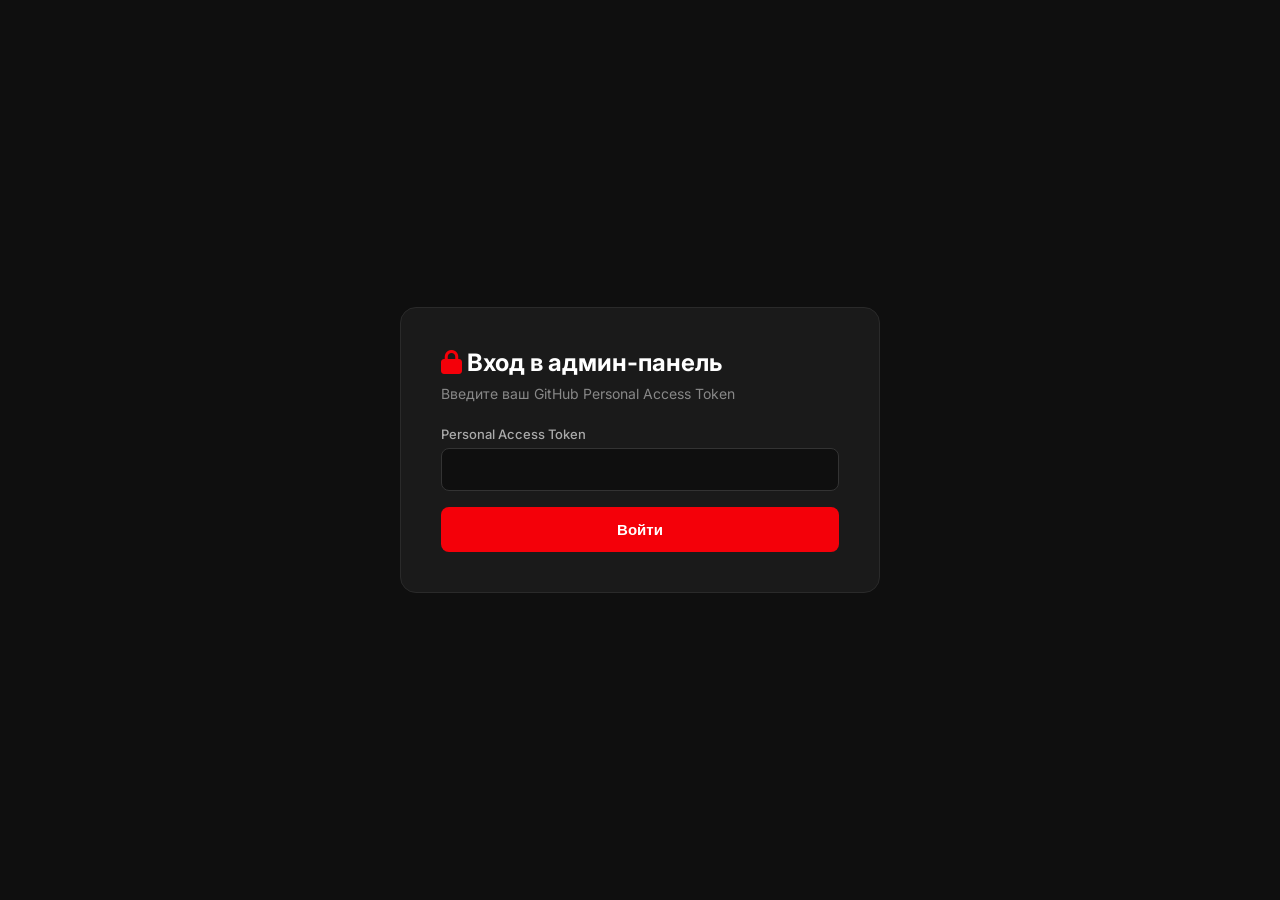
==== commit ad213556: "Add files via upload" ====
--- a/admin/index.html
+++ b/admin/index.html
@@ -9,142 +9,7 @@
 <link href="https://fonts.googleapis.com/css2?family=Inter:wght@400;500;600;700&display=swap" rel="stylesheet">
 <link rel="stylesheet" href="https://cdnjs.cloudflare.com/ajax/libs/font-awesome/6.4.0/css/all.min.css">
 <script src="config.js"></script>
-<style>
-* { margin: 0; padding: 0; box-sizing: border-box; }
-body { font-family: 'Inter', sans-serif; background: #0f0f0f; color: #fff; min-height: 100vh; min-height: 100dvh; overflow: hidden; }
-
-.login-screen { display: flex; align-items: center; justify-content: center; height: 100vh; height: 100dvh; padding: 20px; overflow-y: auto; }
-.login-card { background: #1a1a1a; border-radius: 16px; padding: 40px; max-width: 480px; width: 100%; border: 1px solid #2a2a2a; margin: auto; }
-.login-card h1 { font-size: 24px; margin-bottom: 8px; }
-.subtitle { color: #888; margin-bottom: 24px; font-size: 14px; }
-.form-group { margin-bottom: 16px; }
-.form-group label { display: block; margin-bottom: 6px; font-size: 13px; color: #aaa; font-weight: 500; }
-.form-group input { width: 100%; padding: 12px 14px; background: #0f0f0f; border: 1px solid #333; border-radius: 8px; color: #fff; font: inherit; font-size: 14px; }
-input:focus, textarea:focus { outline: none; border-color: #F40009; }
-button:focus-visible, a:focus-visible { outline: 2px solid #F40009; outline-offset: 2px; }
-.btn { width: 100%; padding: 14px; background: #F40009; color: #fff; border: none; border-radius: 8px; font-weight: 600; font-size: 15px; cursor: pointer; transition: background .2s; }
-.btn:hover { background: #d40007; }
-.btn:disabled { opacity: .6; cursor: not-allowed; }
-.btn-secondary { background: #2a2a2a; }
-.btn-secondary:hover { background: #333; }
-.help-link { color: #F40009; font-size: 13px; text-decoration: none; display: inline-block; margin-top: 12px; }
-.error-msg { color: #ff4444; font-size: 13px; margin-top: 8px; display: none; background: rgba(255, 68, 68, .1); padding: 10px; border-radius: 6px; border: 1px solid rgba(255, 68, 68, .3); }
-.error-msg.show { display: block; }
-
-.editor-app { display: none; flex-direction: column; height: 100vh; height: 100dvh; overflow: hidden; }
-.editor-app.active { display: flex; }
-
-.editor-toolbar { background: #1a1a1a; border-bottom: 1px solid #2a2a2a; padding: 12px 20px; display: flex; flex-direction: column; gap: 10px; flex-shrink: 0; z-index: 100; }
-.toolbar-row { display: flex; justify-content: flex-start; align-items: center; gap: 8px; flex-wrap: wrap; }
-.app-title { font-size: 16px; font-weight: 600; display: flex; align-items: center; flex-wrap: wrap; row-gap: 6px; }
-.toolbar-actions { display: flex; gap: 8px; align-items: center; flex-wrap: wrap; justify-content: flex-start; }
-.toolbar-btn { background: #2a2a2a; border: 1px solid #333; color: #fff; padding: 8px 14px; border-radius: 6px; cursor: pointer; font-size: 13px; display: inline-flex; align-items: center; gap: 6px; transition: all .2s; }
-.toolbar-btn:hover { border-color: #F40009; }
-.toolbar-btn.primary { background: #F40009; border-color: #F40009; }
-.toolbar-btn.primary:hover { background: #d40007; }
-.toolbar-btn.warning { background: #8B4513; border-color: #A0522D; }
-.toolbar-btn.warning:hover { background: #A0522D; border-color: #CD853F; }
-.toolbar-btn:disabled { opacity: .5; cursor: not-allowed; }
-.unsaved-badge { background: #F40009; color: #fff; padding: 3px 8px; border-radius: 10px; font-size: 11px; margin-left: 0; display: none; white-space: nowrap; }
-.unsaved-badge.show { display: inline-block; }
-
-.deploy-badge { display: none; align-items: center; gap: 6px; padding: 6px 10px; border-radius: 6px; font-size: 12px; font-family: 'Courier New', monospace; cursor: pointer; border: 1px solid #333; background: #0f0f0f; color: #888; margin-left: 0; transition: all .2s; user-select: none; }
-.deploy-badge:hover { border-color: #666; }
-.deploy-badge.live { color: #00cc66; border-color: rgba(0, 204, 102, .45); background: rgba(0, 204, 102, .08); }
-.deploy-badge.pending { color: #fbbf24; border-color: rgba(251, 191, 36, .45); background: rgba(251, 191, 36, .08); }
-.deploy-badge.error { color: #ff4444; border-color: rgba(255, 68, 68, .45); background: rgba(255, 68, 68, .08); }
-.deploy-badge.unknown { color: #888; }
-
-.page-indicator { display: inline-flex; align-items: center; gap: 6px; background: #0f0f0f; border: 1px solid #333; padding: 7px 12px; border-radius: 6px; font-family: 'Courier New', monospace; font-size: 12px; color: #c9a961; margin-left: 0; max-width: 320px; overflow: hidden; }
-.page-indicator i { color: #F40009; font-size: 11px; flex-shrink: 0; }
-#currentPageIndicator { overflow: hidden; text-overflow: ellipsis; white-space: nowrap; min-width: 0; }
-.page-indicator.viewmode { color: #888; border-color: #555; }
-
-.iframe-wrapper { flex: 1; position: relative; background: #fff; overflow: hidden; }
-.site-iframe { width: 100%; height: 100%; border: none; display: block; }
-.iframe-loader { position: absolute; inset: 0; background: #0f0f0f; display: flex; flex-direction: column; align-items: center; justify-content: center; z-index: 50; transition: opacity .3s; }
-.iframe-loader.hidden { opacity: 0; pointer-events: none; }
-.spinner { width: 48px; height: 48px; border: 4px solid #2a2a2a; border-top-color: #F40009; border-radius: 50%; animation: spin .8s linear infinite; margin-bottom: 16px; }
-.loader-text { color: #888; font-size: 14px; }
-.loader-status { color: #F40009; font-size: 12px; margin-top: 6px; font-family: 'Courier New', monospace; }
-@keyframes spin { to { transform: rotate(360deg); } }
-
-.setup-screen { display: none; align-items: center; justify-content: center; flex: 1; padding: 20px; background: #0f0f0f; overflow-y: auto; }
-.setup-screen.active { display: flex; }
-.setup-card { background: #1a1a1a; border-radius: 16px; padding: 40px; max-width: 600px; width: 100%; border: 1px solid #2a2a2a; text-align: center; margin: auto; }
-.setup-card > .setup-icon { font-size: 48px; color: #F40009; margin-bottom: 16px; }
-.setup-card h2 { font-size: 20px; margin-bottom: 12px; }
-.setup-card p { color: #888; font-size: 14px; line-height: 1.6; margin-bottom: 24px; }
-.setup-card strong { color: #fff; }
-
-.token-check-box { background: #0f0f0f; border: 1px solid #2a2a2a; border-radius: 10px; padding: 16px; margin-bottom: 20px; text-align: left; }
-.token-check-box h3 { font-size: 14px; margin-bottom: 10px; color: #F40009; }
-.token-info { font-family: 'Courier New', monospace; font-size: 12px; color: #aaa; background: #000; padding: 10px; border-radius: 6px; word-break: break-all; margin-top: 8px; }
-.token-info .label { color: #888; display: block; margin-bottom: 4px; }
-
-.error-details { background: rgba(255, 68, 68, .1); border: 1px solid rgba(255, 68, 68, .3); border-radius: 8px; padding: 16px; margin-top: 16px; text-align: left; font-family: 'Courier New', monospace; font-size: 13px; color: #ff4444; word-break: break-word; }
-.err-title { font-weight: 700; color: #fff; margin-bottom: 8px; font-family: 'Inter', sans-serif; font-size: 14px; }
-.err-status { color: #F40009; font-weight: 600; margin-bottom: 6px; }
-.err-fix { color: #00cc66; margin-top: 10px; font-family: 'Inter', sans-serif; font-size: 13px; line-height: 1.5; }
-
-.progress-log { text-align: left; background: #0f0f0f; border-radius: 8px; padding: 16px; margin-top: 20px; max-height: 250px; overflow-y: auto; font-family: 'Courier New', monospace; font-size: 13px; }
-.log-item { padding: 4px 0; color: #888; }
-.log-item.done { color: #00cc66; }
-.log-item.error { color: #ff4444; }
-.log-item.working { color: #F40009; }
-
-.edit-panel { position: fixed; bottom: 0; left: 0; right: 0; background: #1a1a1a; border-top: 2px solid #F40009; padding: 20px; transform: translateY(100%); visibility: hidden; transition: transform .3s, visibility .3s; z-index: 1000; box-shadow: 0 -10px 40px rgba(0, 0, 0, .5); max-height: 70vh; overflow-y: auto; }
-.edit-panel.active { transform: translateY(0); visibility: visible; }
-.edit-panel-header { display: flex; justify-content: space-between; align-items: center; margin-bottom: 12px; }
-.edit-panel-header h3 { font-size: 14px; font-weight: 600; }
-.key-badge { background: #2a2a2a; color: #888; padding: 2px 8px; border-radius: 4px; font-family: 'Courier New', monospace; font-size: 11px; margin-left: 8px; }
-.edit-panel-close { background: transparent; border: none; color: #888; font-size: 20px; cursor: pointer; padding: 4px 8px; }
-.edit-panel-close:hover { color: #fff; }
-.edit-panel textarea { width: 100%; min-height: 90px; padding: 12px; background: #0f0f0f; border: 1px solid #333; border-radius: 8px; color: #fff; font: inherit; font-size: 14px; resize: vertical; }
-.edit-panel-actions { display: flex; gap: 10px; margin-top: 12px; justify-content: flex-end; }
-
-.link-section { margin-top: 12px; padding-top: 12px; border-top: 1px solid #2a2a2a; }
-.link-section label.field-label { display: block; font-size: 12px; color: #aaa; margin-bottom: 6px; font-weight: 500; }
-.link-section input[type="url"] { width: 100%; padding: 10px 12px; background: #0f0f0f; border: 1px solid #333; border-radius: 6px; color: #fff; font: inherit; font-size: 13px; }
-.link-hint { font-size: 11px; color: #666; margin-top: 6px; }
-
-.link-option { margin-top: 12px; }
-.link-option > .field-label { margin-bottom: 8px; display: block; font-size: 12px; color: #aaa; font-weight: 500; }
-.option-group { display: flex; flex-wrap: wrap; gap: 8px; }
-.radio-label { display: inline-flex; align-items: center; gap: 8px; padding: 8px 12px; background: #0f0f0f; border: 1px solid #333; border-radius: 6px; cursor: pointer; font-size: 13px; color: #ccc; transition: all .2s; user-select: none; }
-.radio-label:hover { border-color: #666; }
-.radio-label input[type="radio"] { accent-color: #F40009; cursor: pointer; margin: 0; }
-.radio-label:has(input:checked) { border-color: #F40009; background: rgba(244, 0, 9, .08); }
-
-.color-preview { display: inline-block; padding: 2px 6px; border-radius: 3px; font-weight: 500; }
-.color-preview.inherit { color: #fff; background: #2a2a2a; }
-.color-preview.brown { color: #fff; background: #8B4513; }
-.color-preview.lightbrown { color: #fff; background: #CD853F; }
-.target-label { color: #ccc; }
-
-.file-upload { position: relative; display: flex; align-items: center; gap: 12px; padding: 16px; background: #0f0f0f; border: 2px dashed #333; border-radius: 8px; cursor: pointer; transition: border-color .2s; }
-.file-upload:hover, .file-upload:focus-within { border-color: #F40009; }
-.file-upload i { font-size: 24px; color: #F40009; }
-.upload-text { flex: 1; font-size: 14px; color: #aaa; }
-.file-upload input[type=file] { position: absolute; opacity: 0; width: 1px; height: 1px; }
-
-.status-bar { position: fixed; top: 60px; right: 24px; background: #1a1a1a; padding: 12px 18px; border-radius: 8px; border: 1px solid #2a2a2a; font-size: 14px; display: none; z-index: 2000; max-width: 420px; }
-.status-bar.show { display: block; animation: slideIn .3s ease-out; }
-.status-bar.success { border-color: #00cc66; color: #00cc66; }
-.status-bar.error { border-color: #ff4444; color: #ff4444; }
-.status-bar.info { border-color: #888; color: #ddd; }
-@keyframes slideIn { from { transform: translateX(100%); opacity: 0; } to { transform: translateX(0); opacity: 1; } }
-
-.hint-banner { background: rgba(244, 0, 9, .1); border-bottom: 1px solid rgba(244, 0, 9, .3); padding: 8px 20px; font-size: 13px; color: #aaa; text-align: center; }
-.hint-banner strong { color: #F40009; }
-.hint-banner i { color: #F40009; margin-right: 6px; }
-
-.btn-group { display: flex; gap: 10px; margin-top: 16px; }
-.btn-group .btn { flex: 1; }
-.btn-small { width: auto; padding: 10px 16px; font-size: 13px; }
-
-@media (prefers-reduced-motion: reduce) { .status-bar.show { animation: none; } .edit-panel, .btn, .toolbar-btn { transition: none; } }
-</style>
+<link rel="stylesheet" href="styles.css">
 </head>
 <body>
 
@@ -154,13 +19,10 @@
         <p class="subtitle">Введите ваш GitHub Personal Access Token</p>
         <div class="form-group">
             <label for="tokenInput">Personal Access Token</label>
-            <input type="password" id="tokenInput" placeholder="github_pat_… или ghp_…" autocomplete="off">
+            <input type="password" id="tokenInput" placeholder="" autocomplete="off">
         </div>
         <button class="btn" id="loginBtn">Войти</button>
         <div class="error-msg" id="loginError" role="alert"></div>
-        <a href="https://github.com/settings/personal-access-tokens/new" target="_blank" rel="noopener noreferrer" class="help-link">
-            <i class="fas fa-external-link-alt"></i> Создать fine-grained токен (один репозиторий, Contents: Read and write)
-        </a>
     </div>
 </div>
 
@@ -170,10 +32,10 @@
             <div class="app-title">
                 <i class="fas fa-magic" style="color: #F40009;"></i>
                 <span id="projectNameHeader" style="font-weight: 600; margin-left: 8px;">Редактор</span>
-                <span id="repoNameHeader" style="color: #888; font-weight: 400; margin-left: 8px; font-size: 13px;"></span>
+              <span id="repoNameHeader" style="color: #888; font-size: 14px; margin-left: 4px;"></span>
             </div>
             <span class="page-indicator" id="pageIndicatorBox" title="Текущая страница"><i class="fas fa-file"></i> <span id="currentPageIndicator">index.html</span></span>
-            <span class="deploy-badge" id="deployBadge" title="Статус деплоя GitHub Pages. Клик — перепроверить."></span>
+            <span class="deploy-badge" id="deployBadge" title="Статус деплоя. Клик — перепроверить."></span>
             <button class="toolbar-btn primary" id="saveBtn"><i class="fas fa-cloud-upload-alt"></i> Сохранить в GitHub</button>
             <span class="unsaved-badge" id="unsavedBadge"><i class="fas fa-circle" style="font-size: 8px;"></i> есть несохранённые</span>
         </div>
@@ -216,7 +78,7 @@
             <div class="loader-text">Загрузка страницы...</div>
             <div class="loader-status" id="loaderStatus">Инициализация</div>
         </div>
-        <iframe id="siteIframe" class="site-iframe" title="Превью сайта" sandbox="allow-same-origin allow-popups allow-popups-to-escape-sandbox"></iframe>
+        <iframe id="siteIframe" class="site-iframe" title="Превью сайта" sandbox="allow-same-origin allow-scripts allow-popups allow-popups-to-escape-sandbox"></iframe>
     </div>
 </div>
 
@@ -225,7 +87,7 @@
         <h3><span id="editTitle">Редактирование</span><span class="key-badge" id="editKey"></span></h3>
         <button class="edit-panel-close" id="closePanelBtn" aria-label="Закрыть">✕</button>
     </div>
-    <div id="editPanelContent"></div>
+    <div class="edit-panel-body" id="editPanelContent"></div>
     <div class="edit-panel-actions">
         <button class="toolbar-btn btn-secondary" id="cancelBtn">Отмена</button>
         <button class="toolbar-btn primary" id="applyBtn">Применить</button>
@@ -234,1261 +96,6 @@
 
 <div class="status-bar" id="statusBar" role="status" aria-live="polite"></div>
 
-<script>
-'use strict';
-
-if (typeof CMS_CONFIG === 'undefined') {
-    document.body.innerHTML = '<p style="padding:40px;color:#ff4444;">Не найден config.js (CMS_CONFIG). Проверьте, что файл лежит рядом с этой страницей.</p>';
-    throw new Error('CMS_CONFIG is not defined');
-}
-
-const LINK_COLORS = { inherit: null, brown: '#8B4513', lightbrown: '#CD853F' };
-const XHTML_NS = 'http://www.w3.org/1999/xhtml';
-
-const PREVIEW_SANDBOX = 'allow-same-origin allow-popups allow-popups-to-escape-sandbox';
-const VIEW_SANDBOX = 'allow-scripts allow-forms allow-popups allow-popups-to-escape-sandbox';
-
-const $ = id => document.getElementById(id);
-
-const mkStore = st => ({
-    get: k => { try { return st.getItem(k); } catch { return null; } },
-    set: (k, v) => { try { st.setItem(k, v); } catch {} },
-    del: k => { try { st.removeItem(k); } catch {} }
-});
-let ls, ss;
-try { ls = mkStore(localStorage); } catch { ls = { get: () => null, set() {}, del() {} }; }
-try { ss = mkStore(sessionStorage); } catch { ss = { get: () => null, set() {}, del() {} }; }
-
-ls.del('gh_token');
-let token = ss.get('gh_token');
-let pending = {};
-let editKind = null, editKey = null, editImagePath = null, pendingImg = null, statusTimer = null, lastFocus = null;
-let editOrigText = null, editOrigImg = null;
-let currentFile = ls.get('cms_currentFile') || 'index.html';
-let viewModeUrl = null;
-let siteBaseUrl = '';
-let siteBasePath = '/';
-let repoDeployId = null;
-let deployPollGen = 0;
-const API = `https://api.github.com/repos/${CMS_CONFIG.owner}/${CMS_CONFIG.repo}`;
-
-$('projectNameHeader').textContent = CMS_CONFIG.projectName || 'Редактор';
-$('repoNameHeader').textContent = `· ${CMS_CONFIG.owner}/${CMS_CONFIG.repo}`;
-
-function saveCurrentFile() { ls.set('cms_currentFile', currentFile); }
-
-try {
-    const loc = window.location;
-    const pathParts = loc.pathname.split('/').filter(Boolean);
-    if (pathParts.length > 0) {
-        const lastPart = pathParts[pathParts.length - 1];
-        if (lastPart.endsWith('.html')) pathParts.pop();
-        const secondLast = pathParts[pathParts.length - 1];
-        if (secondLast === 'admin' || secondLast === 'panel') pathParts.pop();
-        if (pathParts.length > 0) {
-            siteBaseUrl = loc.origin + '/' + pathParts.join('/') + '/';
-            siteBasePath = '/' + pathParts.join('/') + '/';
-        } else { siteBaseUrl = loc.origin + '/'; siteBasePath = '/'; }
-    } else { siteBaseUrl = loc.origin + '/'; siteBasePath = '/'; }
-} catch {
-    siteBaseUrl = window.location.origin + '/';
-    siteBasePath = '/';
-}
-
-function siteBasePathNoSlash() {
-    return siteBasePath.replace(/\/+$/, '');
-}
-
-const esc = s => String(s ?? '').replace(/[&<>"']/g, c => ({ '&': '&amp;', '<': '&lt;', '>': '&gt;', '"': '&quot;', "'": '&#39;' }[c]));
-const encPath = p => p.split('/').map(encodeURIComponent).join('/');
-
-function pageUrl(file = currentFile) { return new URL(encPath(file), siteBaseUrl); }
-
-function safeAbs(href) {
-    try {
-        const u = new URL(href, pageUrl());
-        return ['http:', 'https:', 'tel:', 'mailto:'].includes(u.protocol) ? u.href : null;
-    } catch { return null; }
-}
-function openSafe(href) { const u = safeAbs(href); if (u) window.open(u, '_blank', 'noopener'); }
-function validLinkUrl(u) {
-    if (!u) return true;
-    if (u.startsWith('#')) return true;
-    return !!safeAbs(u);
-}
-
-function isAdminSelf(file) {
-    try {
-        return new URL(encPath(file), siteBaseUrl).pathname === window.location.pathname;
-    } catch { return false; }
-}
-
-function resolveRepoPath(src) {
-    try {
-        const dirUrl = new URL(encPath(currentFile), 'https://repo.local/');
-        const u = new URL(src, dirUrl);
-        let p = decodeURIComponent(u.pathname);
-        if (src.startsWith('/') && siteBasePath !== '/' && p.startsWith(siteBasePath)) p = p.slice(siteBasePath.length);
-        p = p.replace(/^\/+/, '');
-        return p || null;
-    } catch { return null; }
-}
-
-function updatePageIndicator() {
-    const el = $('currentPageIndicator');
-    const box = $('pageIndicatorBox');
-    if (!el) return;
-    if (viewModeUrl) {
-        el.textContent = 'просмотр: ' + viewModeUrl.replace(/^https?:\/\//, '');
-        if (box) { box.classList.add('viewmode'); box.title = 'Режим просмотра (без редактирования).'; }
-    } else {
-        el.textContent = currentFile;
-        if (box) { box.classList.remove('viewmode'); box.title = 'Текущая страница (сохраняется при F5)'; }
-    }
-}
-
-function newDeployId() { return 'd' + Date.now().toString(36) + Math.random().toString(36).slice(2, 8); }
-
-function readDeployId(html) {
-    const m = html.match(/<meta\s+name=["']cms-deploy-id["']\s+content=["']([^"']+)["']/i);
-    return m ? m[1] : null;
-}
-
-function stampDeployId(html, id) {
-    const tag = `<meta name="cms-deploy-id" content="${id}">`;
-    if (/<meta\s+name=["']cms-deploy-id["']/i.test(html)) {
-        return html.replace(/<meta\s+name=["']cms-deploy-id["'][^>]*>/i, tag);
-    }
-    if (/<meta\s+charset[^>]*>/i.test(html)) return html.replace(/<meta\s+charset[^>]*>/i, m => m + '\n' + tag);
-    return html.replace(/<head(\s[^>]*)?>/i, m => m + '\n' + tag);
-}
-
-function setDeployBadge(state, html) {
-    const b = $('deployBadge');
-    if (!b) return;
-    if (state === 'idle') { b.className = 'deploy-badge'; b.style.display = 'none'; b.innerHTML = ''; return; }
-    b.className = 'deploy-badge ' + state;
-    b.style.display = 'inline-flex';
-    b.innerHTML = html;
-}
-
-async function fetchLiveDeployId() {
-    const u = pageUrl();
-    u.searchParams.set('cb', Date.now());
-    const res = await fetch(u.href, { cache: 'no-store' });
-    if (!res.ok) throw new Error('HTTP ' + res.status);
-    return readDeployId(await res.text());
-}
-
-async function verifyDeploy(expectedId, singleCheck) {
-    const gen = ++deployPollGen;
-    if (!expectedId) { setDeployBadge('unknown', '<i class="fas fa-info-circle"></i> Нет метки'); return; }
-    try {
-        const live = await fetchLiveDeployId();
-        if (gen !== deployPollGen) return;
-        if (live === expectedId) { setDeployBadge('live', '<i class="fas fa-check-circle"></i> Сайт обновлён'); return; }
-        setDeployBadge('pending', '<i class="fas fa-spinner fa-spin"></i> Деплой...');
-        if (singleCheck) return;
-        for (let i = 0; i < 30; i++) {
-            await new Promise(r => setTimeout(r, 4000));
-            if (gen !== deployPollGen) return;
-            const live2 = await fetchLiveDeployId();
-            if (gen !== deployPollGen) return;
-            if (live2 === expectedId) {
-                setDeployBadge('live', '<i class="fas fa-check-circle"></i> Сайт обновлён');
-                showStatus('✓ GitHub Pages задеплоил изменения — сайт обновлён!', 'success');
-                return;
-            }
-        }
-        setDeployBadge('pending', '<i class="fas fa-clock"></i> Долгий деплой');
-    } catch (e) {
-        if (gen !== deployPollGen) return;
-        setDeployBadge('unknown', '<i class="fas fa-question-circle"></i> Не проверить');
-    }
-}
-
-const b64d = b => {
-    try { return new TextDecoder().decode(Uint8Array.from(atob(b), c => c.charCodeAt(0))); }
-    catch (e) { return atob(b); }
-};
-const b64e = s => {
-    const bytes = new TextEncoder().encode(s);
-    let result = '';
-    for (let i = 0; i < bytes.length; i += 8192) result += String.fromCharCode(...bytes.subarray(i, i + 8192));
-    return btoa(result);
-};
-const keepWs = (old, nv) => old.match(/^\s*/)[0] + nv.trim() + old.match(/\s*$/)[0];
-
-function showStatus(msg, type = 'success') {
-    const bar = $('statusBar');
-    clearTimeout(statusTimer);
-    bar.textContent = msg;
-    bar.className = 'status-bar show ' + type;
-    statusTimer = setTimeout(() => bar.classList.remove('show'), 4500);
-}
-
-function markUnsaved() { $('unsavedBadge').classList.toggle('show', Object.keys(pending).length > 0); }
-
-async function gh(url, opts = {}) {
-    const res = await fetch(url, {
-        ...opts, cache: 'no-store',
-        headers: { 'Authorization': 'Bearer ' + token, 'Accept': 'application/vnd.github+json', ...(opts.headers || {}) }
-    });
-    if (!res.ok) {
-        const raw = await res.text();
-        let msg = raw;
-        try { msg = (JSON.parse(raw)).message || raw; } catch {}
-        const err = new Error(`HTTP ${res.status}: ${msg}`);
-        err.status = res.status; err.body = msg;
-        throw err;
-    }
-    return res;
-}
-
-async function getFile(path) {
-    const url = `${API}/contents/${encPath(path)}?ref=${encodeURIComponent(CMS_CONFIG.branch)}`;
-    const d = await (await gh(url)).json();
-    let text;
-    if (d.encoding === 'base64' && d.content) text = b64d(d.content);
-    else text = await (await gh(url, { headers: { 'Accept': 'application/vnd.github.raw+json' } })).text();
-    return { text, sha: d.sha };
-}
-
-async function getSha(path) {
-    try { return (await (await gh(`${API}/contents/${encPath(path)}?ref=${encodeURIComponent(CMS_CONFIG.branch)}`)).json()).sha; }
-    catch (e) { if (e.status === 404) return null; throw e; }
-}
-
-async function putFile(path, b64, sha, message) {
-    const body = { message: message || `Обновление ${path}`, content: b64, branch: CMS_CONFIG.branch };
-    if (sha) body.sha = sha;
-    return (await gh(`${API}/contents/${encPath(path)}`, {
-        method: 'PUT', headers: { 'Content-Type': 'application/json' }, body: JSON.stringify(body)
-    })).json();
-}
-
-function interpretError(status, body = '') {
-    const b = String(body);
-    if (status === 401) return { title: 'Токен недействителен или истёк', fix: 'Создайте новый токен и войдите заново.' };
-    if (status === 403 || status === 429) {
-        if (/rate limit/i.test(b)) return { title: 'Превышен лимит запросов GitHub API', fix: 'Подождите минуту и повторите.' };
-        if (/scope|permission|not accessible/i.test(b)) return { title: 'У токена нет нужных прав', fix: 'Создайте НОВЫЙ токен с правами Contents: Read and write на этот репозиторий.' };
-        return { title: 'Доступ запрещён', fix: 'Проверьте, что токен выдан на этот репозиторий и имеет право записи.' };
-    }
-    if (status === 404) return { title: 'Репозиторий или файл не найден', fix: `Проверьте имя файла и ветку "${CMS_CONFIG.branch}".` };
-    if (status === 409) return { title: 'Конфликт версий (файл был изменён)', fix: 'Кто-то изменил файл в репозитории. Нажмите "Обновить" и примените правки заново.' };
-    if (status === 422) return { title: 'Ошибка валидации', fix: 'Файл уже существует или данные некорректны. Попробуйте "Переподготовить".' };
-    return { title: 'Ошибка запроса', fix: 'Проверьте интернет-соединение и повторите. Если не помогает — создайте новый токен.' };
-}
-
-function showErrorDetails(title, status, body, fix) {
-    $('errorDetails').innerHTML = `<div class="error-details">
-        <div class="err-title"><i class="fas fa-exclamation-triangle" style="color: #ff4444;"></i> ${esc(title)}</div>
-        <div class="err-status">Код: ${esc(status)}</div>
-        <div style="color: #888; font-size: 12px; margin-bottom: 8px;">${esc(body)}</div>
-        <div class="err-fix"><i class="fas fa-check-circle"></i> ${esc(fix)}</div>
-    </div>`;
-}
-
-async function checkToken() {
-    const box = $('tokenInfo');
-    box.textContent = 'Проверка токена...';
-    $('errorDetails').innerHTML = '';
-    try {
-        const user = await (await gh('https://api.github.com/user')).json();
-        const repo = await (await gh(API)).json();
-        let hasIndex = true;
-        try { await gh(`${API}/contents/index.html?ref=${encodeURIComponent(CMS_CONFIG.branch)}`); } catch { hasIndex = false; }
-        const canPush = repo.permissions ? !!repo.permissions.push : null;
-        box.innerHTML = `
-            <div class="token-info"><span class="label"><i class="fas fa-check-circle" style="color: #00cc66;"></i> Пользователь:</span> ${esc(user.login)}</div>
-            <div class="token-info" style="margin-top: 8px;"><span class="label"><i class="fas fa-check-circle" style="color: #00cc66;"></i> Репозиторий:</span> ${esc(repo.full_name)} (${repo.private ? 'приватный' : 'публичный'})</div>
-            <div class="token-info" style="margin-top: 8px;"><span class="label"><i class="fas fa-${canPush === false ? 'times-circle' : 'check-circle'}" style="color: ${canPush === false ? '#ff4444' : '#00cc66'};"></i> Запись в репозиторий:</span> ${canPush === null ? 'нет данных' : canPush ? 'есть' : 'НЕТ — сохранение не удастся'}</div>
-            <div class="token-info" style="margin-top: 8px;"><span class="label"><i class="fas fa-${hasIndex ? 'check-circle' : 'exclamation-circle'}" style="color: ${hasIndex ? '#00cc66' : '#ff9900'};"></i> index.html в ветке ${esc(CMS_CONFIG.branch)}:</span> ${hasIndex ? 'найден' : 'НЕ НАЙДЕН'}</div>
-        `;
-        if (canPush === false) showErrorDetails('Нет прав записи', 'WARNING', '', 'Выдайте токену право Contents: Read and write на этот репозиторий.');
-        else if (!hasIndex) showErrorDetails('Файл index.html не найден', '404', `Ветка "${CMS_CONFIG.branch}" или файл не существует`, 'Создайте index.html в корне репозитория или проверьте ветку в config.js.');
-        const ok = hasIndex && canPush !== false;
-        showStatus(ok ? 'Токен валиден' : 'Есть проблемы — см. подробности', ok ? 'success' : 'error');
-        return ok;
-    } catch (e) {
-        const i = interpretError(e.status, e.body);
-        box.innerHTML = `<div class="token-info"><span class="label"><i class="fas fa-times-circle" style="color: #ff4444;"></i> Ошибка:</span> ${esc(e.message)}</div>`;
-        showErrorDetails(i.title, e.status || 'сеть', e.body || e.message, i.fix);
-        showStatus('✗ ' + i.title, 'error');
-        return false;
-    }
-}
-
-async function login() {
-    const t = $('tokenInput').value.trim();
-    if (!t) return;
-    const btn = $('loginBtn');
-    btn.disabled = true; btn.textContent = 'Проверка...';
-    token = t;
-    try {
-        await gh('https://api.github.com/user');
-        ss.set('gh_token', t);
-        enterApp();
-    } catch (e) {
-        token = null;
-        const i = interpretError(e.status, e.body);
-        $('loginError').innerHTML = `<strong>${esc(i.title)}</strong><br><small>${esc(i.fix)}</small>`;
-        $('loginError').classList.add('show');
-        btn.disabled = false; btn.textContent = 'Войти';
-    }
-}
-
-$('loginBtn').addEventListener('click', login);
-$('tokenInput').addEventListener('keydown', e => { if (e.key === 'Enter') login(); });
-
-async function enterApp() {
-    $('loginScreen').style.display = 'none';
-    $('editorApp').classList.add('active');
-    updatePageIndicator();
-    try {
-        let f;
-        try { f = await getFile(currentFile); }
-        catch (e) {
-            if (e.status === 404 && currentFile !== 'index.html') {
-                showStatus(`⚠ Файл "${currentFile}" не найден — переключаемся на index.html`, 'info');
-                currentFile = 'index.html'; saveCurrentFile(); updatePageIndicator();
-                f = await getFile(currentFile);
-            } else throw e;
-        }
-        if (isAdminSelf(currentFile)) {
-            showSetup();
-            showErrorDetails('Админка лежит в корне сайта', 'CONFIG', 'Текущий файл совпадает с файлом самой админ-панели.', 'Переместите этот файл в папку admin/ (admin/index.html), а сайт оставьте в корневом index.html. Иначе редактор будет править сам себя.');
-            return;
-        }
-        if (f.text.includes('data-edit="')) {
-            repoDeployId = readDeployId(f.text);
-            showEditor();
-        } else { showSetup(); await checkToken(); }
-    } catch (e) {
-        showSetup();
-        if (e.status === 404) showErrorDetails('Файл не найден', 404, `В репозитории ${CMS_CONFIG.owner}/${CMS_CONFIG.repo} ветка ${CMS_CONFIG.branch}`, 'Проверьте имя файла.');
-        else if (e.status === 401 || e.status === 403) await checkToken();
-        else { const i = interpretError(e.status, e.body); showErrorDetails(i.title, e.status || 'unknown', e.body || e.message, i.fix); }
-    }
-}
-
-if (token) enterApp();
-
-function logout() {
-    if (Object.keys(pending).length && !confirm('Есть несохранённые изменения. Выйти?')) return;
-    ss.del('gh_token');
-    ls.del('cms_currentFile');
-    location.reload();
-}
-
-function showSetup() {
-    $('setupScreen').classList.add('active');
-    $('iframeWrapper').style.display = 'none';
-    $('hintBanner').style.display = 'none';
-    $('prepareBtn').disabled = false;
-    $('prepareBtn').innerHTML = '<i class="fas fa-download"></i> Подготовить страницу';
-}
-
-function showEditor() {
-    $('setupScreen').classList.remove('active');
-    $('iframeWrapper').style.display = 'block';
-    $('hintBanner').style.display = 'block';
-    loadSite();
-}
-
-function buildPreviewHtml(text) {
-    const d = new DOMParser().parseFromString(text, 'text/html');
-    d.querySelectorAll('script, noscript, meta[http-equiv="refresh" i]').forEach(n => n.remove());
-    d.querySelectorAll('*').forEach(el => {
-        Array.from(el.attributes).forEach(a => { if (/^on/i.test(a.name)) el.removeAttribute(a.name); });
-    });
-    d.querySelectorAll('a[href]').forEach(a => {
-        if (/^\s*javascript:/i.test(a.getAttribute('href'))) a.removeAttribute('href');
-    });
-    d.querySelectorAll('base').forEach(b => b.remove());
-    const base = d.createElement('base');
-    base.setAttribute('href', pageUrl().href);
-    d.head.insertBefore(base, d.head.firstChild);
-    return '<!DOCTYPE html>\n' + d.documentElement.outerHTML;
-}
-
-async function loadSite(skipVerify = false) {
-    viewModeUrl = null;
-    updatePageIndicator();
-    const ifr = $('siteIframe');
-    const loader = $('iframeLoader');
-    const status = $('loaderStatus');
-    loader.classList.remove('hidden');
-    ifr.setAttribute('sandbox', PREVIEW_SANDBOX);
-    status.textContent = 'Загрузка ' + currentFile + ' из GitHub...';
-    try {
-        const f = await getFile(currentFile);
-        status.textContent = 'Подготовка превью...';
-        repoDeployId = readDeployId(f.text);
-        const html = buildPreviewHtml(f.text);
-        ifr.onload = () => {
-            hookIframe();
-            loader.classList.add('hidden');
-            if (!skipVerify) verifyDeploy(repoDeployId, true);
-        };
-        ifr.srcdoc = html;
-    } catch (e) {
-        status.textContent = 'Ошибка: ' + e.message;
-        setTimeout(() => {
-            ifr.removeAttribute('srcdoc');
-            ifr.onload = () => { hookIframe(); loader.classList.add('hidden'); };
-            ifr.src = pageUrl().href + '?t=' + Date.now();
-        }, 1000);
-    }
-}
-
-function reloadPreview() {
-    if (Object.keys(pending).length) {
-        if (!confirm('Несохранённые правки в превью пропадут. Обновить?')) return;
-        pending = {}; markUnsaved();
-    }
-    loadSite();
-    showStatus('Обновляем превью...', 'info');
-}
-
-function isInternalPage(href) {
-    if (href === undefined || href === null) return false;
-    if (href.trim().startsWith('#')) return false;
-    if (href === '' || href === '/' || href === './') return true;
-    const clean = href.split(/[?#]/)[0];
-    if (/^(tel:|mailto:|javascript:|data:)/i.test(clean)) return false;
-    if (!/^(https?:|\/\/)/i.test(clean)) {
-        if (clean === '' || clean === '.') return true;
-        if (clean.endsWith('/')) return true;
-        if (clean.startsWith('/') && clean.replace(/\/+$/, '') === siteBasePathNoSlash()) return true;
-        return /\.html?$/i.test(clean);
-    }
-    try {
-        const url = new URL(clean.startsWith('//') ? 'https:' + clean : clean);
-        const base = new URL(siteBaseUrl);
-        if (url.hostname !== base.hostname) return false;
-        const normalizedUrlPath = url.pathname.replace(/\/+$/, '');
-        const normalizedBasePath = base.pathname.replace(/\/+$/, '');
-        if (normalizedUrlPath === normalizedBasePath) return true;
-        if (normalizedBasePath && !url.pathname.startsWith(normalizedBasePath + '/')) return false;
-        return /\.html?$/i.test(url.pathname);
-    } catch { return false; }
-}
-
-function normalizePagePath(href) {
-    if (href === '' || href === '/' || href === './') return 'index.html';
-    let p = href.split(/[?#]/)[0];
-    if (/^(https?:|\/\/)/i.test(p)) {
-        try {
-            const u = new URL(p.startsWith('//') ? 'https:' + p : p);
-            const basePathNoSlash = siteBasePathNoSlash();
-            const up = u.pathname.replace(/\/+$/, '');
-            if (up === basePathNoSlash) return 'index.html';
-            p = u.pathname;
-        } catch {}
-        try { p = decodeURIComponent(p); } catch {}
-        if (siteBasePath !== '/' && p.startsWith(siteBasePath)) p = p.slice(siteBasePath.length);
-        p = p.replace(/^\/+/, '');
-    } else {
-        try { p = decodeURIComponent(p); } catch {}
-        if (p.startsWith('/')) {
-            const basePathNoSlash = siteBasePathNoSlash();
-            const pp = p.replace(/\/+$/, '');
-            if (pp === basePathNoSlash) return 'index.html';
-            if (siteBasePath !== '/' && p.startsWith(siteBasePath)) p = p.slice(siteBasePath.length);
-            p = p.replace(/^\/+/, '');
-        } else {
-            if (p === '' || p === '.') return 'index.html';
-            if (p.endsWith('/')) {
-                const resolved = resolveRepoPath(p + 'index.html');
-                return resolved || 'index.html';
-            }
-            const r = resolveRepoPath(p);
-            p = r || '';
-        }
-    }
-    p = p.replace(/^(\.\/)+/, '');
-    if (!p || p === '.') return 'index.html';
-    if (p.split('/').some(s => s === '..')) return '';
-    return p;
-}
-
-async function prepareCurrentFile(logContainer = null) {
-    const btn = $('prepareBtn');
-    if (btn) { btn.disabled = true; btn.innerHTML = '<i class="fas fa-spinner fa-spin"></i> Подготовка...'; }
-    const fileBeingPrepared = currentFile;
-    const li = (msg, type = '') => {
-        if (logContainer) {
-            const div = document.createElement('div');
-            div.className = 'log-item ' + type;
-            div.textContent = (type === 'done' ? '✓ ' : type === 'error' ? '✗ ' : '→ ') + msg;
-            logContainer.appendChild(div);
-            logContainer.scrollTop = logContainer.scrollHeight;
-        }
-    };
-    try {
-        if (isAdminSelf(fileBeingPrepared)) {
-            li('⚠ Операция отменена: это файл самой админ-панели', 'error');
-            showStatus('Админку нельзя редактировать через саму себя. Переместите её в папку admin/.', 'error');
-            return false;
-        }
-        li('Загрузка ' + fileBeingPrepared + ' из репозитория...', 'working');
-        const f = await getFile(fileBeingPrepared);
-        if (!f.text.trim()) throw new Error(fileBeingPrepared + ' пуст или не прочитан');
-        li(`${fileBeingPrepared} загружен (${(f.text.length / 1024).toFixed(1)} КБ)`, 'done');
-        if (f.text.includes('data-edit="') || f.text.includes('data-img=')) {
-            li('Обнаружены старые метки — очищаем...', 'working');
-            const cleaned = cleanHtmlMarks(f.text);
-            f.text = cleaned.html;
-            li(`Удалено: ${cleaned.removedEdit} text-меток и ${cleaned.removedImg} img-меток`, 'done');
-        }
-        li('Анализ контента и расстановка меток...', 'working');
-        const r = processHtml(f.text);
-        li(`Найдено ${r.textCount} текстов и ${r.imgCount} картинок`, 'done');
-        li('Сохранение подготовленного ' + fileBeingPrepared + '...', 'working');
-        const deployId = newDeployId();
-        const stamped = stampDeployId(r.html, deployId);
-        await putFile(fileBeingPrepared, b64e(stamped), f.sha, `Подготовка ${fileBeingPrepared} к редактированию`);
-        repoDeployId = deployId;
-        li(fileBeingPrepared + ' обновлён в репозитории', 'done');
-        li('Подготовка завершена!', 'done');
-        return true;
-    } catch (e) {
-        li('Ошибка: ' + e.message, 'error');
-        const i = interpretError(e.status, e.body);
-        showErrorDetails(i.title, e.status || 'ошибка', e.body || e.message, i.fix);
-        showStatus(`✗ ${i.title}`, 'error');
-        return false;
-    } finally {
-        if (btn) { btn.disabled = false; btn.innerHTML = '<i class="fas fa-download"></i> Подготовить страницу'; }
-    }
-}
-
-async function prepareSite() {
-    const log = $('progressLog');
-    log.style.display = 'block'; log.innerHTML = '';
-    $('errorDetails').innerHTML = '';
-    const ok = await prepareCurrentFile(log);
-    if (ok) setTimeout(() => { showStatus('Страница подготовлена! Открываем редактор...'); setTimeout(showEditor, 500); }, 300);
-}
-
-async function navigateTo(href) {
-    const cleanPath = normalizePagePath(href);
-    if (!cleanPath) { showStatus('Не удалось определить страницу по ссылке: ' + href, 'error'); return; }
-    if (isAdminSelf(cleanPath)) {
-        showStatus('⚠ Это файл самой админ-панели — редактировать его нельзя.', 'error');
-        return;
-    }
-    if (cleanPath === currentFile && !viewModeUrl) { reloadPreview(); return; }
-    if (Object.keys(pending).length) {
-        if (!confirm('Есть несохранённые правки. При переходе они будут потеряны. Продолжить?')) return;
-        pending = {}; markUnsaved();
-    }
-    const prevFile = currentFile;
-    currentFile = cleanPath;
-    saveCurrentFile();
-    viewModeUrl = null;
-    updatePageIndicator();
-    showStatus('Открываю ' + cleanPath + '...', 'info');
-    try {
-        const f = await getFile(currentFile);
-        if (f.text.includes('data-edit="')) {
-            repoDeployId = readDeployId(f.text);
-            showEditor();
-            showStatus('✓ ' + cleanPath + ' открыта для редактирования', 'success');
-        } else {
-            showSetup();
-            $('setupTitle').textContent = 'Подготовка ' + cleanPath;
-            $('errorDetails').innerHTML = '';
-            const log = $('progressLog');
-            log.style.display = 'block'; log.innerHTML = '';
-            showStatus('Страница не подготовлена — подготавливаю ' + cleanPath + '...', 'info');
-            const ok = await prepareCurrentFile(log);
-            if (ok) {
-                showEditor();
-                showStatus('✓ Страница ' + cleanPath + ' готова к редактированию!', 'success');
-            } else {
-                currentFile = prevFile;
-                saveCurrentFile();
-                updatePageIndicator();
-            }
-        }
-    } catch (e) {
-        const i = interpretError(e.status, e.body);
-        showStatus('✗ Не удалось открыть ' + cleanPath + ': ' + i.title, 'error');
-        currentFile = prevFile;
-        saveCurrentFile();
-        updatePageIndicator();
-    }
-}
-
-function openExternalInIframe(url) {
-    viewModeUrl = url;
-    updatePageIndicator();
-    const ifr = $('siteIframe');
-    $('iframeLoader').classList.remove('hidden');
-    $('loaderStatus').textContent = 'Открываю ссылку в режиме просмотра...';
-    ifr.setAttribute('sandbox', VIEW_SANDBOX);
-    ifr.removeAttribute('srcdoc');
-    ifr.onload = () => { $('iframeLoader').classList.add('hidden'); };
-    ifr.src = url;
-    showStatus('Режим просмотра: редактирование недоступно. Нажмите «Домой» для возврата.', 'info');
-}
-
-function goHome() {
-    if (currentFile === 'index.html' && !viewModeUrl) { reloadPreview(); return; }
-    navigateTo('index.html');
-}
-
-function openLiveSite() { window.open(viewModeUrl ? viewModeUrl : pageUrl().href, '_blank', 'noopener'); }
-
-function hookIframe() {
-    let d;
-    try { d = $('siteIframe').contentDocument; } catch { d = null; }
-    if (!d || !d.head) {
-        showStatus('Нет доступа к превью (sandbox)', 'error');
-        return;
-    }
-    const st = d.createElement('style');
-    st.textContent = `[data-edit]:hover, [data-img]:hover { outline: 2px dashed #F40009; outline-offset: 2px; cursor: pointer; }`;
-    d.head.appendChild(st);
-
-    function hideLoadedPlaceholders() {
-        d.querySelectorAll('.placeholder-label').forEach(ph => {
-            const holder = ph.parentElement;
-            if (!holder) return;
-            const img = holder.querySelector('img');
-            if (!img) return;
-            const hide = () => {
-                if (img.complete && img.naturalWidth > 0) ph.style.display = 'none';
-            };
-            if (img.complete) hide();
-            img.addEventListener('load', hide);
-            img.addEventListener('error', () => { if (ph.style.display !== 'none') ph.style.display = ''; });
-        });
-    }
-    hideLoadedPlaceholders();
-
-    const handleModifierOpen = ev => {
-        const linkEl = ev.target.closest && ev.target.closest('a[href]');
-        if (!linkEl) return false;
-        ev.preventDefault(); ev.stopPropagation();
-        openSafe((linkEl.getAttribute('href') || '').trim());
-        return true;
-    };
-
-    d.addEventListener('auxclick', ev => { if (ev.button === 1) handleModifierOpen(ev); }, true);
-
-    d.addEventListener('click', ev => {
-        if (ev.altKey) {
-            const linkEl = ev.target.closest && ev.target.closest('a[href]');
-            if (linkEl) {
-                ev.preventDefault();
-                ev.stopPropagation();
-                const href = (linkEl.getAttribute('href') || '').trim();
-                if (href === '') return;
-                if (/^(tel:|mailto:)/i.test(href)) { openSafe(href); return; }
-                if (href.startsWith('#')) {
-                    const id = href.slice(1);
-                    const target = id ? (d.getElementById(id) || d.querySelector(`[name="${CSS.escape(id)}"]`)) : null;
-                    if (target) target.scrollIntoView({ behavior: 'smooth' });
-                    return;
-                }
-                if (isInternalPage(href)) { navigateTo(href); return; }
-                const abs = safeAbs(href);
-                if (abs && /^https?:/i.test(abs)) openExternalInIframe(abs);
-                return;
-            }
-            ev.preventDefault();
-            return;
-        }
-        if (ev.ctrlKey || ev.metaKey) {
-            if (handleModifierOpen(ev)) return;
-        }
-        const textEl = ev.target.closest && ev.target.closest('[data-edit]');
-        if (textEl) { ev.preventDefault(); ev.stopPropagation(); openText(textEl.getAttribute('data-edit'), textEl.textContent); return; }
-        const imgEl = ev.target.closest && ev.target.closest('[data-img]');
-        if (imgEl) {
-            ev.preventDefault(); ev.stopPropagation();
-            const path = imgEl.getAttribute('data-img');
-            const imgId = imgEl.getAttribute('data-img-id') || '';
-            const actualImg = imgEl.tagName === 'IMG' ? imgEl : imgEl.querySelector('img');
-            openImage(path, actualImg ? (actualImg.currentSrc || actualImg.src) : '', imgId);
-            return;
-        }
-        const linkEl = ev.target.closest && ev.target.closest('a[href]');
-        if (linkEl) ev.preventDefault();
-    }, true);
-    d.addEventListener('keydown', ev => { if (ev.key === 'Escape') closePanel(); });
-}
-
-document.addEventListener('keydown', e => { if (e.key === 'Escape' && $('editPanel').classList.contains('active')) closePanel(); });
-
-function syncHref(el, newValue) {
-    const link = el.closest('a[href]');
-    if (!link || link.hasAttribute('data-cms-link')) return;
-    const href = link.getAttribute('href') || '';
-    const v = newValue.trim();
-    if (/^tel:/i.test(href)) {
-        const clean = v.replace(/[^\d+]/g, '');
-        if (clean.length >= 7) link.setAttribute('href', 'tel:' + clean);
-        return;
-    }
-    if (/^mailto:/i.test(href)) {
-        if (/^[^\s@]+@[^\s@]+\.[^\s@]+$/.test(v)) link.setAttribute('href', 'mailto:' + v);
-        return;
-    }
-    let host = '';
-    try { host = new URL(href, 'https://x.invalid').hostname.replace(/^www\./, '').toLowerCase(); } catch { return; }
-    if (host === 't.me' || host === 'telegram.me') {
-        const u = v.replace(/^@/, '').replace(/^https?:\/\/(t\.me|telegram\.me)\//, '');
-        if (/^[a-zA-Z0-9_]{3,}$/.test(u)) link.setAttribute('href', 'https://t.me/' + u);
-    } else if (host === 'wa.me') {
-        const clean = v.replace(/[^\d]/g, '');
-        if (clean.length >= 7) link.setAttribute('href', 'https://wa.me/' + clean);
-    } else if (host === 'vk.com') {
-        const u = v.replace(/^@/, '').replace(/^https?:\/\/(www\.)?vk\.com\//, '');
-        if (/^[a-zA-Z0-9_.]+$/.test(u)) link.setAttribute('href', 'https://vk.com/' + u);
-    } else if (host === 'instagram.com') {
-        const u = v.replace(/^@/, '').replace(/^https?:\/\/(www\.)?instagram\.com\//, '');
-        if (/^[a-zA-Z0-9_.]+$/.test(u)) link.setAttribute('href', 'https://instagram.com/' + u);
-    }
-}
-
-function findImgTargets(doc, key, path) {
-    if (!doc) return [];
-    if (key && /^img_\d+$/.test(key)) {
-        const el = doc.querySelector(`[data-img-id="${CSS.escape(key)}"]`);
-        return el ? [el] : [];
-    }
-    const lookupPath = path || key;
-    if (!lookupPath) return [];
-    return Array.from(doc.querySelectorAll(`[data-img="${CSS.escape(lookupPath)}"]`));
-}
-
-function readTextLink(key) {
-    const dflt = { url: '', linkColor: 'inherit', linkTarget: '_blank' };
-    let d = null;
-    try { d = $('siteIframe').contentDocument; } catch {}
-    if (!d) return dflt;
-    const el = d.querySelector(`[data-edit="${CSS.escape(key)}"]`);
-    if (!el) return dflt;
-    const link = el.closest('a[data-cms-link]');
-    if (!link) return dflt;
-    const storedColor = link.getAttribute('data-link-color') || 'inherit';
-    const target = link.getAttribute('target') || '_blank';
-    return {
-        url: link.getAttribute('href') || '',
-        linkColor: LINK_COLORS[storedColor] !== undefined ? storedColor : 'inherit',
-        linkTarget: target === '_self' ? '_self' : '_blank'
-    };
-}
-
-function readImageLink(key, path) {
-    let d = null;
-    try { d = $('siteIframe').contentDocument; } catch {}
-    if (!d) return { url: '', linkTarget: '_blank' };
-    const targets = findImgTargets(d, key, path);
-    if (!targets.length) return { url: '', linkTarget: '_blank' };
-    const target = targets[0];
-    let linkEl = target.tagName === 'A' ? target : (target.closest ? target.closest('a') : null);
-    if (!linkEl && target.querySelector) {
-        const inner = target.querySelector('img');
-        linkEl = inner ? inner.closest('a') : null;
-    }
-    if (!linkEl) return { url: '', linkTarget: '_blank' };
-    const href = linkEl.getAttribute('href') || '';
-    const targetAttr = linkEl.getAttribute('target') || '_blank';
-    if (linkEl.hasAttribute('data-cms-link') || (!/^(tel:|mailto:|#)/i.test(href))) {
-        return { url: href, linkTarget: targetAttr === '_self' ? '_self' : '_blank' };
-    }
-    return { url: '', linkTarget: '_blank' };
-}
-
-function applyLinkToText(doc, el, url, keepColor, linkColor, linkTarget) {
-    if (!el) return;
-    let link = el.closest ? el.closest('a') : null;
-    if (url && url.trim()) {
-        url = url.trim();
-        if (!link) {
-            link = doc.createElement('a');
-            el.parentNode.insertBefore(link, el);
-            link.appendChild(el);
-        }
-        link.setAttribute('data-cms-link', '1');
-        link.setAttribute('href', url);
-        link.setAttribute('target', linkTarget === '_self' ? '_self' : '_blank');
-        if (linkTarget === '_blank') link.setAttribute('rel', 'noopener');
-        else link.removeAttribute('rel');
-        const colorKey = linkColor && LINK_COLORS[linkColor] !== undefined ? linkColor : 'inherit';
-        link.setAttribute('data-link-color', colorKey);
-        if (colorKey === 'inherit' || keepColor) {
-            link.style.color = 'inherit';
-            link.style.textDecoration = 'none';
-            if (keepColor) link.setAttribute('data-keep-color', '1');
-            else link.removeAttribute('data-keep-color');
-        } else {
-            link.removeAttribute('data-keep-color');
-            link.style.color = LINK_COLORS[colorKey];
-            link.style.textDecoration = 'underline';
-        }
-    } else if (link && link.hasAttribute('data-cms-link')) {
-        link.parentNode.insertBefore(el, link);
-        if (link.textContent.trim() === '' && !link.querySelector('img, [data-edit], [data-img]')) {
-            link.parentNode.removeChild(link);
-        } else {
-            ['data-cms-link', 'data-keep-color', 'data-link-color', 'href', 'target', 'rel'].forEach(a => link.removeAttribute(a));
-            link.style.color = '';
-            link.style.textDecoration = '';
-        }
-    }
-}
-
-function applyLinkToImage(doc, target, url, linkTarget = '_blank') {
-    if (!target) return;
-    const isA = target.tagName === 'A';
-    const findInner = () => {
-        if (!target.querySelector) return null;
-        const img = target.querySelector('img');
-        const a = img ? img.closest('a') : null;
-        return a && target.contains(a) ? a : null;
-    };
-    if (!url || !url.trim()) {
-        const link = isA ? target : ((target.closest && target.closest('a')) || findInner());
-        if (!link) return;
-        if (link === target) {
-            ['href', 'target', 'rel', 'data-cms-link'].forEach(a => link.removeAttribute(a));
-            return;
-        }
-        while (link.firstChild) link.parentNode.insertBefore(link.firstChild, link);
-        link.parentNode.removeChild(link);
-        return;
-    }
-    url = url.trim();
-    let link = isA ? target : ((target.closest && target.closest('a')) || findInner());
-    if (!link) {
-        const hasInnerA = target.querySelector && target.querySelector('a');
-        const wrapNode = hasInnerA ? (target.querySelector('img') || target) : target;
-        link = doc.createElement('a');
-        wrapNode.parentNode.insertBefore(link, wrapNode);
-        link.appendChild(wrapNode);
-    }
-    link.setAttribute('data-cms-link', '1');
-    link.setAttribute('href', url);
-    link.setAttribute('target', linkTarget === '_self' ? '_self' : '_blank');
-    if (linkTarget === '_blank') link.setAttribute('rel', 'noopener');
-    else link.removeAttribute('rel');
-}
-
-function cleanHtmlMarks(html) {
-    const doc = new DOMParser().parseFromString(html, 'text/html');
-    const beforeEdit = doc.querySelectorAll('[data-edit]').length;
-    const beforeImg = doc.querySelectorAll('[data-img]').length;
-    doc.querySelectorAll('[data-edit]').forEach(el => {
-        const parent = el.parentNode;
-        if (!parent) return;
-        const pure = el.tagName === 'SPAN' && el.attributes.length === 1;
-        if (pure) {
-            while (el.firstChild) parent.insertBefore(el.firstChild, el);
-            parent.removeChild(el);
-        } else el.removeAttribute('data-edit');
-    });
-    doc.querySelectorAll('[data-img], [data-img-id]').forEach(el => {
-        el.removeAttribute('data-img');
-        el.removeAttribute('data-img-id');
-    });
-    doc.body.normalize();
-    return { html: '<!DOCTYPE html>\n' + doc.documentElement.outerHTML, removedEdit: beforeEdit, removedImg: beforeImg };
-}
-
-function processHtml(html) {
-    const doc = new DOMParser().parseFromString(html, 'text/html');
-    let textCounter = 0;
-    const SKIP_TAGS = new Set(['script', 'style', 'title', 'meta', 'noscript', 'input', 'textarea', 'select', 'option', 'head', 'link', 'template']);
-    const extra = (CMS_CONFIG.extraEditableSelectors || []).concat('[data-editable]').join(', ');
-    const forced = new Set();
-    try { doc.querySelectorAll(extra).forEach(el => forced.add(el)); } catch {}
-
-    const walker = doc.createTreeWalker(doc.body, NodeFilter.SHOW_TEXT, {
-        acceptNode(node) {
-            const parent = node.parentElement;
-            if (!parent) return NodeFilter.FILTER_REJECT;
-            if (parent.namespaceURI !== XHTML_NS) return NodeFilter.FILTER_REJECT;
-            if (parent.closest('svg, math, script, style, textarea, select, noscript, template')) return NodeFilter.FILTER_REJECT;
-            if (!forced.has(parent) && SKIP_TAGS.has(parent.tagName.toLowerCase())) return NodeFilter.FILTER_REJECT;
-            if (parent.hasAttribute('data-edit')) return NodeFilter.FILTER_REJECT;
-            const text = node.textContent;
-            if (!text || !text.trim()) return NodeFilter.FILTER_REJECT;
-            return /[\p{L}\p{N}]/u.test(text) ? NodeFilter.FILTER_ACCEPT : NodeFilter.FILTER_REJECT;
-        }
-    });
-    const nodesToProcess = [];
-    let node;
-    while (node = walker.nextNode()) nodesToProcess.push(node);
-    let textCount = 0;
-    nodesToProcess.forEach(textNode => {
-        const span = doc.createElement('span');
-        span.setAttribute('data-edit', `auto_${++textCounter}`);
-        span.textContent = textNode.textContent;
-        textNode.parentElement.replaceChild(span, textNode);
-        textCount++;
-    });
-    doc.querySelectorAll('[data-editable]').forEach(el => el.removeAttribute('data-editable'));
-
-    const CORE_IMAGE_WRAPPERS = [
-        '.img-wrapper', '.gallery-item', '.team-photo',
-        '.about-img-wrapper', '.hero-img-wrapper', '.product-image',
-        '.portfolio-card', '.space-card', '.portfolio-item'
-    ];
-    const wrapperSelector = [...CORE_IMAGE_WRAPPERS, ...(CMS_CONFIG.imageWrappers || [])].join(', ');
-    let imgCount = 0, imgIdCounter = 0;
-    doc.querySelectorAll('img').forEach(img => {
-        if (img.hasAttribute('data-img')) return;
-        const src = img.getAttribute('src');
-        if (!src || /^(data:|blob:|https?:|\/\/)/i.test(src)) return;
-        const path = resolveRepoPath(src);
-        if (!path) return;
-        let wrapper = null;
-        try { wrapper = img.closest(wrapperSelector); } catch {}
-        if (wrapper && wrapper.hasAttribute('data-img')) return;
-        const imgId = 'img_' + (++imgIdCounter);
-        const holder = wrapper || img;
-        holder.setAttribute('data-img', path);
-        holder.setAttribute('data-img-id', imgId);
-        imgCount++;
-    });
-    return { html: '<!DOCTYPE html>\n' + doc.documentElement.outerHTML, textCount, imgCount };
-}
-
-async function cleanMarks() {
-    if (Object.keys(pending).length > 0) {
-        if (!confirm('У вас есть несохранённые правки. Они будут потеряны при очистке. Продолжить?')) return;
-        pending = {}; markUnsaved();
-    }
-    if (!confirm('Удалить ВСЕ метки редактирования (data-edit, data-img, data-img-id) из ' + currentFile + '?\n\nПравки текстов и ручные ссылки СОХРАНЯТСЯ.\nПосле очистки нужно снова нажать «Подготовить страницу».\n\nПродолжить?')) return;
-    const btn = $('cleanBtn');
-    btn.disabled = true;
-    btn.innerHTML = '<i class="fas fa-spinner fa-spin"></i> Очищаю...';
-    try {
-        showStatus('Загружаю ' + currentFile + '...', 'info');
-        const f = await getFile(currentFile);
-        if (!f.text.includes('data-edit="') && !f.text.includes('data-img=')) {
-            showStatus('Меток в файле нет — очищать нечего', 'info');
-            return;
-        }
-        showStatus('Удаляю метки...', 'info');
-        const result = cleanHtmlMarks(f.text);
-        const deployId = newDeployId();
-        const stamped = stampDeployId(result.html, deployId);
-        showStatus('Сохраняю очищенный файл...', 'info');
-        await putFile(currentFile, b64e(stamped), f.sha, `Очистка меток редактирования в ${currentFile}`);
-        repoDeployId = deployId;
-        showStatus(`✓ Очищено: ${result.removedEdit} text-меток и ${result.removedImg} img-меток.`, 'success');
-        setTimeout(() => { showSetup(); $('setupTitle').textContent = 'Страница очищена — готова к подготовке'; }, 1500);
-    } catch (e) {
-        const i = interpretError(e.status, e.body);
-        showStatus(`✗ Ошибка: ${i.title}`, 'error');
-    } finally {
-        btn.disabled = false;
-        btn.innerHTML = '<i class="fas fa-broom"></i> Очистить метки';
-    }
-}
-
-function openPanel(title, key) {
-    lastFocus = document.activeElement;
-    $('editTitle').textContent = title;
-    $('editKey').textContent = key;
-    $('editPanel').classList.add('active');
-}
-
-function openText(key, value) {
-    editKind = 'text'; editKey = key;
-    openPanel('Редактирование текста', key);
-    const linkData = readTextLink(key);
-    editOrigText = linkData;
-    $('editPanelContent').innerHTML = `
-        <textarea id="editTextArea" aria-label="Текст"></textarea>
-        <div class="link-section">
-            <label class="field-label" for="editLink"><i class="fas fa-link" style="color:#F40009;"></i> Ссылка при клике на текст (необязательно)</label>
-            <input type="url" id="editLink" placeholder="https://..." autocomplete="off">
-            <div class="link-hint">Оставьте поле пустым, чтобы убрать ссылку с текста.</div>
-        </div>
-        <div class="link-option">
-            <span class="field-label"><i class="fas fa-palette" style="color:#CD853F;"></i> Цвет ссылки</span>
-            <div class="option-group">
-                <label class="radio-label"><input type="radio" name="linkColor" value="inherit"><span class="color-preview inherit">Текущий</span></label>
-                <label class="radio-label"><input type="radio" name="linkColor" value="brown"><span class="color-preview brown">Коричневый</span></label>
-                <label class="radio-label"><input type="radio" name="linkColor" value="lightbrown"><span class="color-preview lightbrown">Светло-коричневый</span></label>
-            </div>
-        </div>
-        <div class="link-option">
-            <span class="field-label"><i class="fas fa-external-link-alt" style="color:#c9a961;"></i> Открывать ссылку</span>
-            <div class="option-group">
-                <label class="radio-label"><input type="radio" name="linkTarget" value="_blank"><span class="target-label">В новой вкладке</span></label>
-                <label class="radio-label"><input type="radio" name="linkTarget" value="_self"><span class="target-label">В том же окне</span></label>
-            </div>
-        </div>
-    `;
-    const ta = $('editTextArea');
-    ta.value = pending['t:' + key] ? pending['t:' + key].value : value.trim();
-    $('editLink').value = linkData.url;
-    const colorRadio = document.querySelector(`input[name="linkColor"][value="${linkData.linkColor}"]`) || document.querySelector('input[name="linkColor"][value="inherit"]');
-    if (colorRadio) colorRadio.checked = true;
-    const targetRadio = document.querySelector(`input[name="linkTarget"][value="${linkData.linkTarget}"]`) || document.querySelector('input[name="linkTarget"][value="_blank"]');
-    if (targetRadio) targetRadio.checked = true;
-    setTimeout(() => ta.focus(), 100);
-}
-
-// ═══════════════════════════════════════════════════════
-// ИСПРАВЛЕНО: принимаем ЛЮБОЙ графический формат
-// (браузеры читают картинки по magic bytes, не по расширению)
-// Убрана строгая проверка EXT_OK[file.type].includes(ext)
-// Оставлена только проверка MIME-типа (чтобы файл точно был картинкой)
-// ═══════════════════════════════════════════════════════
-function openImage(path, src, imgId) {
-    editKind = 'image';
-    editKey = imgId || path;
-    editImagePath = path;
-    pendingImg = null;
-    openPanel('Замена изображения', path);
-    const imgLinkData = readImageLink(editKey, path);
-    editOrigImg = imgLinkData;
-
-    // Показываем клиенту текущее расширение (для понимания)
-    const currentExt = (path.split('.').pop() || '').toLowerCase();
-    const extDisplay = currentExt ? `<code style="background:#2a2a2a;padding:2px 6px;border-radius:3px;font-size:11px;">.${currentExt}</code>` : '';
-
-    $('editPanelContent').innerHTML = `
-        <div style="margin-bottom: 16px;">
-            <div style="color: #888; font-size: 13px; margin-bottom: 8px;">Текущее фото ${extDisplay}:</div>
-            <img id="curImg" alt="" style="max-width: 100%; max-height: 180px; border-radius: 8px;">
-        </div>
-        <label class="file-upload">
-            <i class="fas fa-cloud-upload-alt"></i>
-            <div class="upload-text"><strong>Выберите новое изображение</strong><br><small>Поддерживаются: JPG, PNG, WebP, GIF, SVG. Максимум 2 МБ. Файл заменит <code style="background:#2a2a2a;padding:1px 5px;border-radius:3px;">${esc(path)}</code>.</small></div>
-            <input type="file" id="imageFileInput" accept="image/*">
-        </label>
-        <div id="imagePreview" style="margin-top: 12px;"></div>
-        <div class="link-section">
-            <label class="field-label" for="imgLink"><i class="fas fa-link" style="color:#F40009;"></i> Ссылка при клике на фото (необязательно)</label>
-            <input type="url" id="imgLink" placeholder="https://..." autocomplete="off">
-            <div class="link-hint">Куда переходить при клике по картинке. Оставьте пустым, чтобы убрать ссылку.</div>
-        </div>
-        <div class="link-option">
-            <span class="field-label"><i class="fas fa-external-link-alt" style="color:#c9a961;"></i> Открывать ссылку</span>
-            <div class="option-group">
-                <label class="radio-label"><input type="radio" name="imgLinkTarget" value="_blank"><span class="target-label">В новой вкладке</span></label>
-                <label class="radio-label"><input type="radio" name="imgLinkTarget" value="_self"><span class="target-label">В том же окне</span></label>
-            </div>
-        </div>
-    `;
-    if (src) $('curImg').src = src;
-    $('imgLink').value = imgLinkData.url;
-    const r = document.querySelector(`input[name="imgLinkTarget"][value="${imgLinkData.linkTarget}"]`) || document.querySelector('input[name="imgLinkTarget"][value="_blank"]');
-    if (r) r.checked = true;
-
-    // Разрешённые MIME-типы (любая картинка)
-    const IMAGE_TYPES = ['image/jpeg', 'image/jpg', 'image/png', 'image/webp', 'image/gif', 'image/svg+xml', 'image/bmp', 'image/x-icon'];
-
-    $('imageFileInput').addEventListener('change', e => {
-        const file = e.target.files[0];
-        if (!file) return;
-
-        // Проверка 1: MIME-тип должен быть картинкой
-        if (!IMAGE_TYPES.includes(file.type) && !file.type.startsWith('image/')) {
-            e.target.value = '';
-            return showStatus('Файл должен быть изображением (JPG, PNG, WebP, GIF, SVG)', 'error');
-        }
-
-        // Проверка 2: размер не более 2 МБ
-        if (file.size > 2 * 1024 * 1024) {
-            e.target.value = '';
-            return showStatus('Файл слишком большой (максимум 2 МБ)', 'error');
-        }
-
-        // Проверка 3: расширение файла должно быть графическим (защита от .exe под видом .jpg)
-        const fileExt = (file.name.split('.').pop() || '').toLowerCase();
-        const ALLOWED_EXTS = ['jpg', 'jpeg', 'png', 'webp', 'gif', 'svg', 'bmp', 'ico'];
-        if (!ALLOWED_EXTS.includes(fileExt)) {
-            e.target.value = '';
-            return showStatus('Неподдерживаемое расширение файла: .' + fileExt, 'error');
-        }
-
-        const rd = new FileReader();
-        rd.onload = ev => {
-            pendingImg = ev.target.result;
-            $('imagePreview').innerHTML = `<div style="color: #00cc66; font-size: 13px;"><i class="fas fa-check-circle"></i> Файл: <strong>${esc(file.name)}</strong> (${(file.size / 1024).toFixed(0)} КБ) — готов к загрузке</div>`;
-        };
-        rd.readAsDataURL(file);
-    });
-}
-
-function applyEdit() {
-    let d = null;
-    try { d = $('siteIframe').contentDocument; } catch {}
-
-    if (editKind === 'text') {
-        const v = $('editTextArea').value;
-        const linkUrl = $('editLink').value.trim();
-        if (!validLinkUrl(linkUrl)) return showStatus('Недопустимая ссылка (разрешены http, https, tel, mailto, #)', 'error');
-        const colorEl = document.querySelector('input[name="linkColor"]:checked');
-        const targetEl = document.querySelector('input[name="linkTarget"]:checked');
-        const linkColor = colorEl ? colorEl.value : 'inherit';
-        const linkTarget = targetEl ? targetEl.value : '_blank';
-        const keepColor = linkColor === 'inherit';
-        const o = editOrigText || { url: '', linkColor: 'inherit', linkTarget: '_blank' };
-        const prev = pending['t:' + editKey];
-        const changed = linkUrl !== o.url || (!!linkUrl && (linkColor !== o.linkColor || linkTarget !== o.linkTarget));
-        const linkChanged = changed || !!(prev && prev.linkChanged);
-        pending['t:' + editKey] = {
-            type: 'text', value: v, link: linkUrl, keepColor, linkColor, linkTarget, linkChanged
-        };
-        if (d) {
-            const el = d.querySelector(`[data-edit="${CSS.escape(editKey)}"]`);
-            if (el) {
-                el.textContent = keepWs(el.textContent, v);
-                if (linkChanged) applyLinkToText(d, el, linkUrl, keepColor, linkColor, linkTarget);
-                if (!linkUrl) syncHref(el, v);
-            }
-        }
-        showStatus((linkUrl ? 'Изменения и ссылка применены.' : 'Изменения применены.') + ' Сохраните в GitHub.');
-    } else if (editKind === 'image') {
-        const imgLinkUrl = $('imgLink').value.trim();
-        if (!validLinkUrl(imgLinkUrl)) return showStatus('Недопустимая ссылка (разрешены http, https, tel, mailto, #)', 'error');
-        const imgTargetEl = document.querySelector('input[name="imgLinkTarget"]:checked');
-        const imgLinkTarget = imgTargetEl ? imgTargetEl.value : '_blank';
-        const o = editOrigImg || { url: '', linkTarget: '_blank' };
-        const prev = pending['i:' + editKey];
-        const changed = imgLinkUrl !== o.url || (!!imgLinkUrl && imgLinkTarget !== o.linkTarget);
-        const linkChanged = changed || !!(prev && prev.linkChanged);
-        const data = pendingImg || (prev && prev.data) || null;
-        if (!data && !linkChanged) return showStatus('Выберите файл или измените ссылку', 'error');
-        const path = editImagePath || editKey;
-        pending['i:' + editKey] = { type: 'image', data, path, key: editKey, link: imgLinkUrl, linkTarget: imgLinkTarget, linkChanged };
-        if (d) {
-            findImgTargets(d, editKey, path).forEach(target => {
-                if (pendingImg) {
-                    const img = target.tagName === 'IMG' ? target : target.querySelector('img');
-                    if (img) {
-                        img.removeAttribute('srcset');
-                        const pic = img.closest('picture');
-                        if (pic) pic.querySelectorAll('source').forEach(s => s.removeAttribute('srcset'));
-                        img.src = pendingImg;
-                    }
-                }
-                if (linkChanged) applyLinkToImage(d, target, imgLinkUrl, imgLinkTarget);
-            });
-        }
-        if (pendingImg && changed && imgLinkUrl) showStatus('Фото и ссылка применены.');
-        else if (changed && imgLinkUrl) showStatus('Ссылка на фото применена.');
-        else if (pendingImg) showStatus('Фото изменено.');
-        else showStatus('Ссылка с фото убрана.');
-    }
-    markUnsaved();
-    closePanel();
-}
-
-function closePanel() {
-    $('editPanel').classList.remove('active');
-    editKind = editKey = editImagePath = pendingImg = editOrigText = editOrigImg = null;
-    if (lastFocus && lastFocus.focus) { try { lastFocus.focus(); } catch {} }
-    lastFocus = null;
-}
-
-async function saveAll() {
-    const keys = Object.keys(pending);
-    if (!keys.length) return showStatus('Нет изменений для сохранения', 'info');
-    const btn = $('saveBtn');
-    btn.disabled = true;
-    btn.innerHTML = '<i class="fas fa-spinner fa-spin"></i> Сохранение...';
-    const done = [], failed = [];
-    try {
-        const texts = keys.filter(k => pending[k].type === 'text');
-        const images = keys.filter(k => pending[k].type === 'image');
-        const imagesWithData = images.filter(k => pending[k].data);
-        const imagesWithLinks = images.filter(k => pending[k].linkChanged);
-
-        if (texts.length || imagesWithLinks.length) {
-            const f = await getFile(currentFile);
-            const doc = new DOMParser().parseFromString(f.text, 'text/html');
-
-            for (const k of texts) {
-                const p = pending[k];
-                const el = doc.querySelector(`[data-edit="${CSS.escape(k.slice(2))}"]`);
-                if (!el) { failed.push(k); continue; }
-                el.textContent = keepWs(el.textContent, p.value);
-                if (p.linkChanged) applyLinkToText(doc, el, p.link || '', p.keepColor || false, p.linkColor || 'inherit', p.linkTarget || '_blank');
-                if (!p.link) syncHref(el, p.value);
-                done.push(k);
-            }
-
-            for (const k of imagesWithLinks) {
-                const { path, link, key, linkTarget } = pending[k];
-                const targets = findImgTargets(doc, key || k.slice(2), path);
-                if (targets.length) targets.forEach(t => applyLinkToImage(doc, t, link, linkTarget || '_blank'));
-                else failed.push(k);
-            }
-
-            const deployId = newDeployId();
-            const stamped = stampDeployId('<!DOCTYPE html>\n' + doc.documentElement.outerHTML, deployId);
-            await putFile(currentFile, b64e(stamped), f.sha, `Редактирование текстов и ссылок в ${currentFile}`);
-            repoDeployId = deployId;
-        }
-
-        for (const k of imagesWithData) {
-            const { path, data } = pending[k];
-            try {
-                await putFile(path, data.split(',')[1], await getSha(path), `Обновление изображения ${path}`);
-                if (!done.includes(k)) done.push(k);
-            } catch (e) { if (!failed.includes(k)) failed.push(k); }
-        }
-
-        imagesWithLinks.forEach(k => { if (!done.includes(k) && !failed.includes(k)) done.push(k); });
-
-        done.filter(k => !failed.includes(k)).forEach(k => delete pending[k]);
-        markUnsaved();
-        if (failed.length) showStatus(`Сохранено: ${done.length - failed.filter(k => done.includes(k)).length}. Не сохранено: ${failed.length}.`, 'error');
-        else {
-            showStatus('Сохранено! Ждём деплой GitHub Pages...', 'success');
-            setDeployBadge('pending', '<i class="fas fa-spinner fa-spin"></i> Деплой...');
-            setTimeout(() => { loadSite(true); verifyDeploy(repoDeployId, false); }, 500);
-        }
-    } catch (e) {
-        const i = interpretError(e.status, e.body);
-        showStatus(`✗ ${i.title}. ${i.fix}`, 'error');
-    } finally {
-        btn.disabled = false;
-        btn.innerHTML = '<i class="fas fa-cloud-upload-alt"></i> Сохранить в GitHub';
-    }
-}
-
-async function resetSite() {
-    if (Object.keys(pending).length && !confirm('Есть несохранённые правки, они будут потеряны. Продолжить?')) return;
-    if (!confirm('Переподготовить страницу ' + currentFile + '? Метки будут обновлены.')) return;
-    pending = {}; markUnsaved();
-    showSetup();
-    $('setupTitle').textContent = 'Переподготовка ' + currentFile;
-    $('progressLog').style.display = 'none';
-    $('errorDetails').innerHTML = '';
-}
-
-$('checkBtn').addEventListener('click', checkToken);
-$('checkBtn2').addEventListener('click', checkToken);
-$('reloadBtn').addEventListener('click', reloadPreview);
-$('cleanBtn').addEventListener('click', cleanMarks);
-$('resetBtn').addEventListener('click', resetSite);
-$('saveBtn').addEventListener('click', saveAll);
-$('logoutBtn').addEventListener('click', logout);
-$('prepareBtn').addEventListener('click', prepareSite);
-$('applyBtn').addEventListener('click', applyEdit);
-$('cancelBtn').addEventListener('click', closePanel);
-$('closePanelBtn').addEventListener('click', closePanel);
-$('homeBtn').addEventListener('click', goHome);
-$('openSiteBtn').addEventListener('click', openLiveSite);
-$('deployBadge').addEventListener('click', () => verifyDeploy(repoDeployId, true));
-
-window.addEventListener('beforeunload', e => { if (Object.keys(pending).length) { e.preventDefault(); e.returnValue = ''; } });
-</script>
+<script src="app.js"></script>
 </body>
 </html>
--- a/admin/styles.css
+++ b/admin/styles.css
@@ -0,0 +1,135 @@
+* { margin: 0; padding: 0; box-sizing: border-box; }
+body { font-family: 'Inter', sans-serif; background: #0f0f0f; color: #fff; min-height: 100vh; min-height: 100dvh; overflow: hidden; }
+
+.login-screen { display: flex; align-items: center; justify-content: center; height: 100vh; height: 100dvh; padding: 20px; overflow-y: auto; }
+.login-card { background: #1a1a1a; border-radius: 16px; padding: 40px; max-width: 480px; width: 100%; border: 1px solid #2a2a2a; margin: auto; }
+.login-card h1 { font-size: 24px; margin-bottom: 8px; }
+.subtitle { color: #888; margin-bottom: 24px; font-size: 14px; }
+.form-group { margin-bottom: 16px; }
+.form-group label { display: block; margin-bottom: 6px; font-size: 13px; color: #aaa; font-weight: 500; }
+.form-group input { width: 100%; padding: 12px 14px; background: #0f0f0f; border: 1px solid #333; border-radius: 8px; color: #fff; font: inherit; font-size: 14px; }
+input:focus, textarea:focus { outline: none; border-color: #F40009; }
+button:focus-visible, a:focus-visible { outline: 2px solid #F40009; outline-offset: 2px; }
+.btn { width: 100%; padding: 14px; background: #F40009; color: #fff; border: none; border-radius: 8px; font-weight: 600; font-size: 15px; cursor: pointer; transition: background .2s; }
+.btn:hover { background: #d40007; }
+.btn:disabled { opacity: .6; cursor: not-allowed; }
+.btn-secondary { background: #2a2a2a; }
+.btn-secondary:hover { background: #333; }
+.help-link { color: #F40009; font-size: 13px; text-decoration: none; display: inline-block; margin-top: 12px; }
+.error-msg { color: #ff4444; font-size: 13px; margin-top: 8px; display: none; background: rgba(255, 68, 68, .1); padding: 10px; border-radius: 6px; border: 1px solid rgba(255, 68, 68, .3); }
+.error-msg.show { display: block; }
+
+.editor-app { display: none; flex-direction: column; height: 100vh; height: 100dvh; overflow: hidden; }
+.editor-app.active { display: flex; }
+
+.editor-toolbar { background: #1a1a1a; border-bottom: 1px solid #2a2a2a; padding: 12px 20px; display: flex; flex-direction: column; gap: 10px; flex-shrink: 0; z-index: 100; }
+.toolbar-row { display: flex; justify-content: flex-start; align-items: center; gap: 8px; flex-wrap: wrap; }
+.app-title { font-size: 16px; font-weight: 600; display: flex; align-items: center; flex-wrap: wrap; row-gap: 6px; }
+.toolbar-actions { display: flex; gap: 8px; align-items: center; flex-wrap: wrap; justify-content: flex-start; }
+.toolbar-btn { background: #2a2a2a; border: 1px solid #333; color: #fff; padding: 8px 14px; border-radius: 6px; cursor: pointer; font-size: 13px; display: inline-flex; align-items: center; gap: 6px; transition: all .2s; }
+.toolbar-btn:hover { border-color: #F40009; }
+.toolbar-btn.primary { background: #F40009; border-color: #F40009; }
+.toolbar-btn.primary:hover { background: #d40007; }
+.toolbar-btn.warning { background: #8B4513; border-color: #A0522D; }
+.toolbar-btn.warning:hover { background: #A0522D; border-color: #CD853F; }
+.toolbar-btn:disabled { opacity: .5; cursor: not-allowed; }
+.unsaved-badge { background: #F40009; color: #fff; padding: 3px 8px; border-radius: 10px; font-size: 11px; margin-left: 0; display: none; white-space: nowrap; }
+.unsaved-badge.show { display: inline-block; }
+
+.deploy-badge { display: none; align-items: center; gap: 6px; padding: 6px 10px; border-radius: 6px; font-size: 12px; font-family: 'Courier New', monospace; cursor: pointer; border: 1px solid #333; background: #0f0f0f; color: #888; margin-left: 0; transition: all .2s; user-select: none; }
+.deploy-badge:hover { border-color: #666; }
+.deploy-badge.live { color: #00cc66; border-color: rgba(0, 204, 102, .45); background: rgba(0, 204, 102, .08); }
+.deploy-badge.pending { color: #fbbf24; border-color: rgba(251, 191, 36, .45); background: rgba(251, 191, 36, .08); }
+.deploy-badge.error { color: #ff4444; border-color: rgba(255, 68, 68, .45); background: rgba(255, 68, 68, .08); }
+.deploy-badge.unknown { color: #888; }
+
+.page-indicator { display: inline-flex; align-items: center; gap: 6px; background: #0f0f0f; border: 1px solid #333; padding: 7px 12px; border-radius: 6px; font-family: 'Courier New', monospace; font-size: 12px; color: #c9a961; margin-left: 0; max-width: 320px; overflow: hidden; }
+.page-indicator i { color: #F40009; font-size: 11px; flex-shrink: 0; }
+#currentPageIndicator { overflow: hidden; text-overflow: ellipsis; white-space: nowrap; min-width: 0; }
+.page-indicator.viewmode { color: #888; border-color: #555; }
+
+.iframe-wrapper { flex: 1; position: relative; background: #fff; overflow: hidden; }
+.site-iframe { width: 100%; height: 100%; border: none; display: block; }
+.iframe-loader { position: absolute; inset: 0; background: #0f0f0f; display: flex; flex-direction: column; align-items: center; justify-content: center; z-index: 50; transition: opacity .3s; }
+.iframe-loader.hidden { opacity: 0; pointer-events: none; }
+.spinner { width: 48px; height: 48px; border: 4px solid #2a2a2a; border-top-color: #F40009; border-radius: 50%; animation: spin .8s linear infinite; margin-bottom: 16px; }
+.loader-text { color: #888; font-size: 14px; }
+.loader-status { color: #F40009; font-size: 12px; margin-top: 6px; font-family: 'Courier New', monospace; }
+@keyframes spin { to { transform: rotate(360deg); } }
+
+.setup-screen { display: none; align-items: center; justify-content: center; flex: 1; padding: 20px; background: #0f0f0f; overflow-y: auto; }
+.setup-screen.active { display: flex; }
+.setup-card { background: #1a1a1a; border-radius: 16px; padding: 40px; max-width: 600px; width: 100%; border: 1px solid #2a2a2a; text-align: center; margin: auto; }
+.setup-card > .setup-icon { font-size: 48px; color: #F40009; margin-bottom: 16px; }
+.setup-card h2 { font-size: 20px; margin-bottom: 12px; }
+.setup-card p { color: #888; font-size: 14px; line-height: 1.6; margin-bottom: 24px; }
+.setup-card strong { color: #fff; }
+
+.token-check-box { background: #0f0f0f; border: 1px solid #2a2a2a; border-radius: 10px; padding: 16px; margin-bottom: 20px; text-align: left; }
+.token-check-box h3 { font-size: 14px; margin-bottom: 10px; color: #F40009; }
+.token-info { font-family: 'Courier New', monospace; font-size: 12px; color: #aaa; background: #000; padding: 10px; border-radius: 6px; word-break: break-all; margin-top: 8px; }
+.token-info .label { color: #888; display: block; margin-bottom: 4px; }
+
+.error-details { background: rgba(255, 68, 68, .1); border: 1px solid rgba(255, 68, 68, .3); border-radius: 8px; padding: 16px; margin-top: 16px; text-align: left; font-family: 'Courier New', monospace; font-size: 13px; color: #ff4444; word-break: break-word; }
+.err-title { font-weight: 700; color: #fff; margin-bottom: 8px; font-family: 'Inter', sans-serif; font-size: 14px; }
+.err-status { color: #F40009; font-weight: 600; margin-bottom: 6px; }
+.err-fix { color: #00cc66; margin-top: 10px; font-family: 'Inter', sans-serif; font-size: 13px; line-height: 1.5; }
+
+.progress-log { text-align: left; background: #0f0f0f; border-radius: 8px; padding: 16px; margin-top: 20px; max-height: 250px; overflow-y: auto; font-family: 'Courier New', monospace; font-size: 13px; }
+.log-item { padding: 4px 0; color: #888; }
+.log-item.done { color: #00cc66; }
+.log-item.error { color: #ff4444; }
+.log-item.working { color: #F40009; }
+
+.edit-panel { position: fixed; bottom: 0; left: 0; right: 0; background: #1a1a1a; border-top: 2px solid #F40009; transform: translateY(100%); visibility: hidden; transition: transform .3s, visibility .3s; z-index: 1000; box-shadow: 0 -10px 40px rgba(0, 0, 0, .5); max-height: 75vh; display: flex; flex-direction: column; }
+.edit-panel.active { transform: translateY(0); visibility: visible; }
+.edit-panel-header { display: flex; justify-content: space-between; align-items: center; padding: 16px 20px 12px; flex-shrink: 0; }
+.edit-panel-header h3 { font-size: 14px; font-weight: 600; }
+.key-badge { background: #2a2a2a; color: #888; padding: 2px 8px; border-radius: 4px; font-family: 'Courier New', monospace; font-size: 11px; margin-left: 8px; }
+.edit-panel-close { background: transparent; border: none; color: #888; font-size: 20px; cursor: pointer; padding: 4px 8px; }
+.edit-panel-close:hover { color: #fff; }
+.edit-panel-body { overflow-y: auto; padding: 0 20px 12px; flex: 1; min-height: 0; }
+.edit-panel textarea { width: 100%; min-height: 90px; padding: 12px; background: #0f0f0f; border: 1px solid #333; border-radius: 8px; color: #fff; font: inherit; font-size: 14px; resize: vertical; }
+.edit-panel-actions { display: flex; gap: 10px; justify-content: flex-end; padding: 12px 20px 16px; border-top: 1px solid #2a2a2a; flex-shrink: 0; }
+
+.link-section { margin-top: 12px; padding-top: 12px; border-top: 1px solid #2a2a2a; }
+.link-section label.field-label { display: block; font-size: 12px; color: #aaa; margin-bottom: 6px; font-weight: 500; }
+.link-section input[type="url"] { width: 100%; padding: 10px 12px; background: #0f0f0f; border: 1px solid #333; border-radius: 6px; color: #fff; font: inherit; font-size: 13px; }
+.link-hint { font-size: 11px; color: #666; margin-top: 6px; }
+
+.link-option { margin-top: 12px; }
+.link-option > .field-label { margin-bottom: 8px; display: block; font-size: 12px; color: #aaa; font-weight: 500; }
+.option-group { display: flex; flex-wrap: wrap; gap: 8px; }
+.radio-label { display: inline-flex; align-items: center; gap: 8px; padding: 8px 12px; background: #0f0f0f; border: 1px solid #333; border-radius: 6px; cursor: pointer; font-size: 13px; color: #ccc; transition: all .2s; user-select: none; }
+.radio-label:hover { border-color: #666; }
+.radio-label input[type="radio"] { accent-color: #F40009; cursor: pointer; margin: 0; }
+.radio-label:has(input:checked) { border-color: #F40009; background: rgba(244, 0, 9, .08); }
+
+.color-preview { display: inline-block; padding: 2px 6px; border-radius: 3px; font-weight: 500; }
+.color-preview.inherit { color: #fff; background: #2a2a2a; }
+.color-preview.brown { color: #fff; background: #8B4513; }
+.color-preview.lightbrown { color: #fff; background: #CD853F; }
+.target-label { color: #ccc; }
+
+.file-upload { position: relative; display: flex; align-items: center; gap: 12px; padding: 16px; background: #0f0f0f; border: 2px dashed #333; border-radius: 8px; cursor: pointer; transition: border-color .2s; }
+.file-upload:hover, .file-upload:focus-within { border-color: #F40009; }
+.file-upload i { font-size: 24px; color: #F40009; }
+.upload-text { flex: 1; font-size: 14px; color: #aaa; }
+.file-upload input[type=file] { position: absolute; opacity: 0; width: 1px; height: 1px; }
+
+.status-bar { position: fixed; top: 60px; right: 24px; background: #1a1a1a; padding: 12px 18px; border-radius: 8px; border: 1px solid #2a2a2a; font-size: 14px; display: none; z-index: 2000; max-width: 420px; }
+.status-bar.show { display: block; animation: slideIn .3s ease-out; }
+.status-bar.success { border-color: #00cc66; color: #00cc66; }
+.status-bar.error { border-color: #ff4444; color: #ff4444; }
+.status-bar.info { border-color: #888; color: #ddd; }
+@keyframes slideIn { from { transform: translateX(100%); opacity: 0; } to { transform: translateX(0); opacity: 1; } }
+
+.hint-banner { background: rgba(244, 0, 9, .1); border-bottom: 1px solid rgba(244, 0, 9, .3); padding: 8px 20px; font-size: 13px; color: #aaa; text-align: center; }
+.hint-banner strong { color: #F40009; }
+.hint-banner i { color: #F40009; margin-right: 6px; }
+
+.btn-group { display: flex; gap: 10px; margin-top: 16px; }
+.btn-group .btn { flex: 1; }
+.btn-small { width: auto; padding: 10px 16px; font-size: 13px; }
+
+@media (prefers-reduced-motion: reduce) { .status-bar.show { animation: none; } .edit-panel, .btn, .toolbar-btn { transition: none; } }
